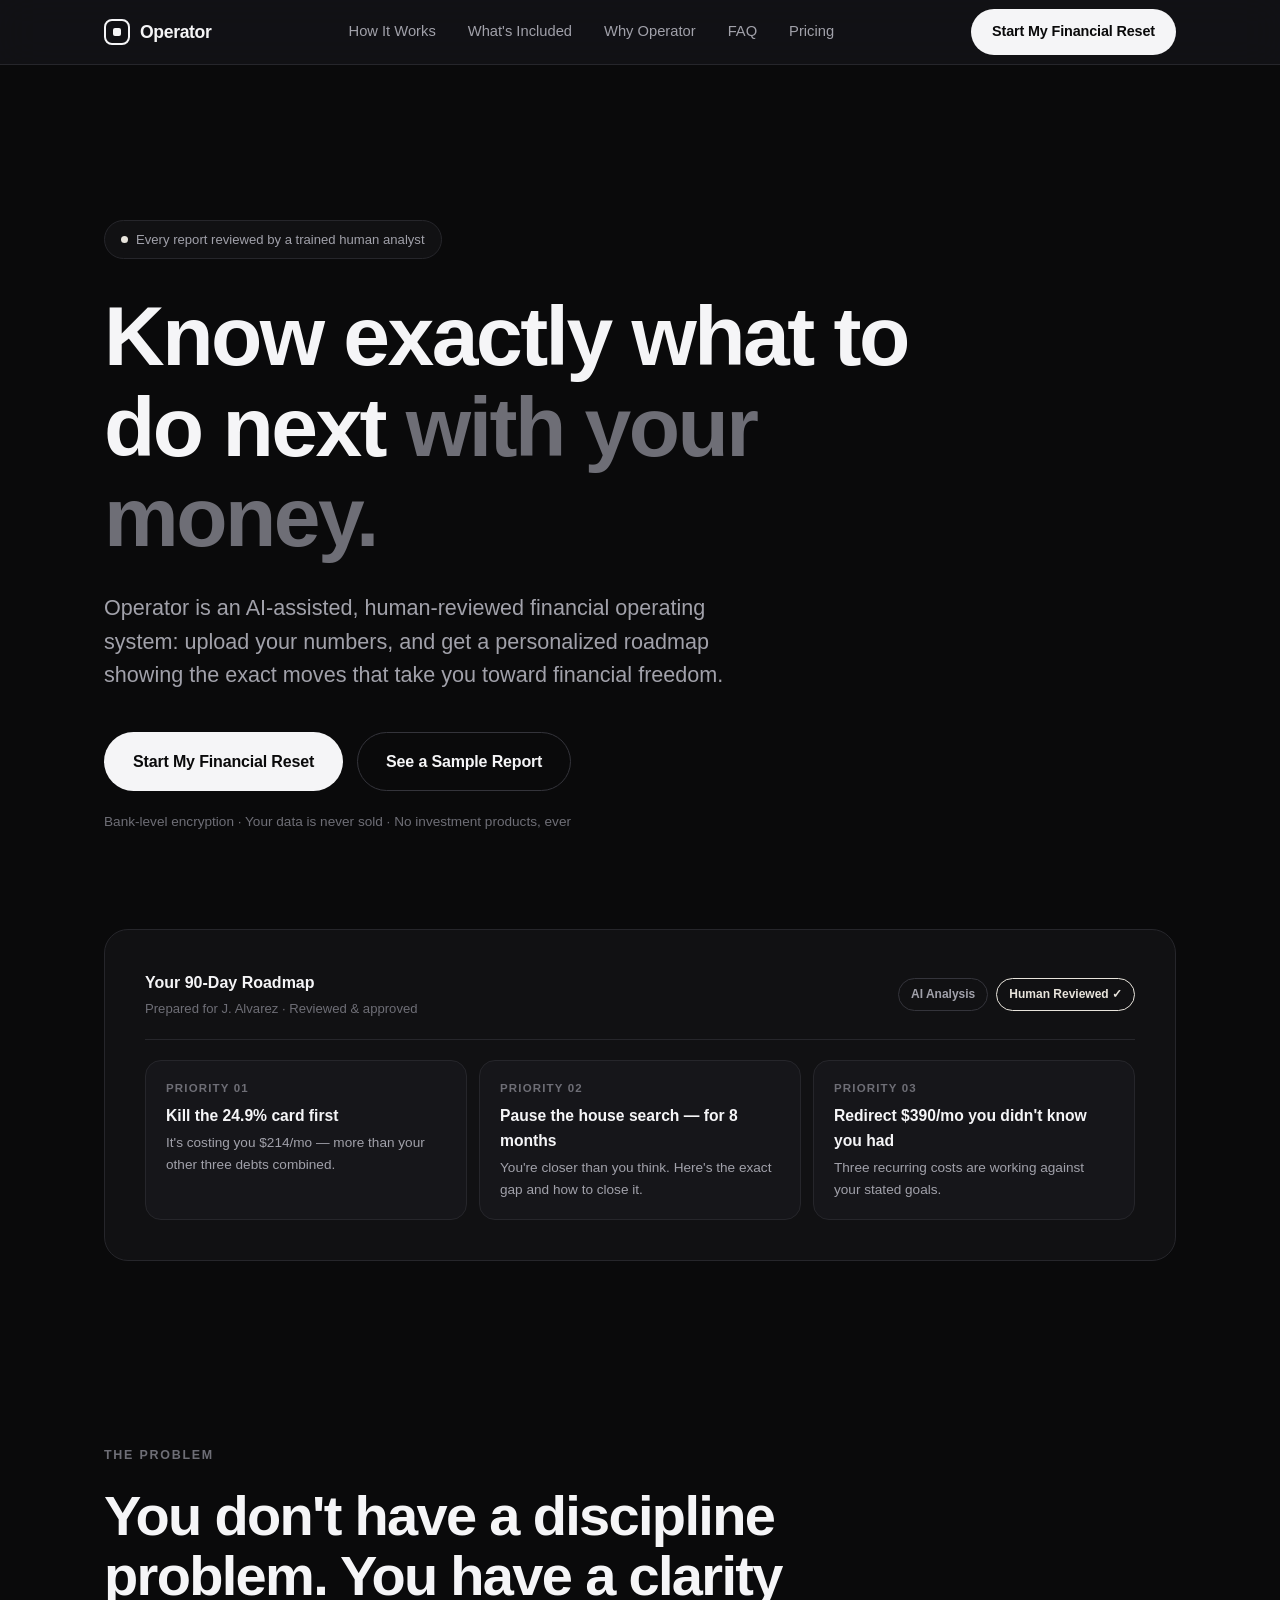
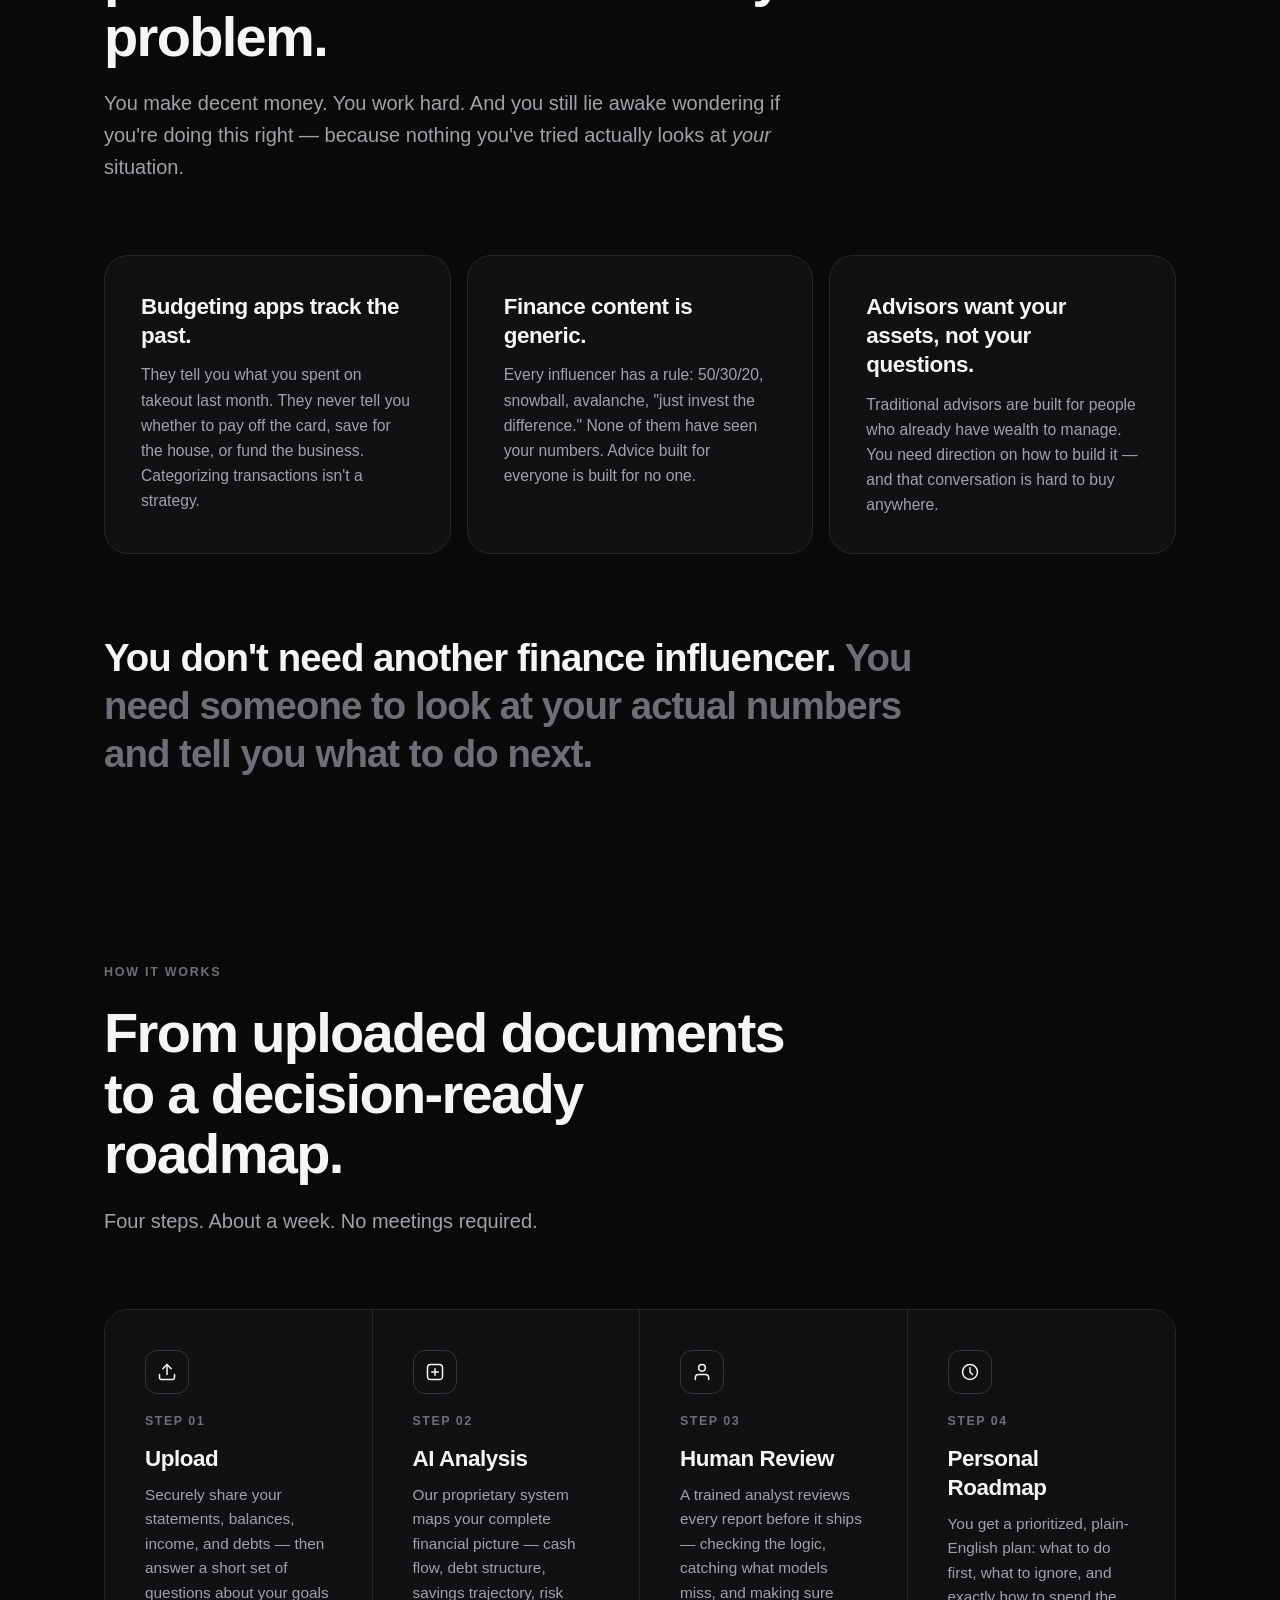
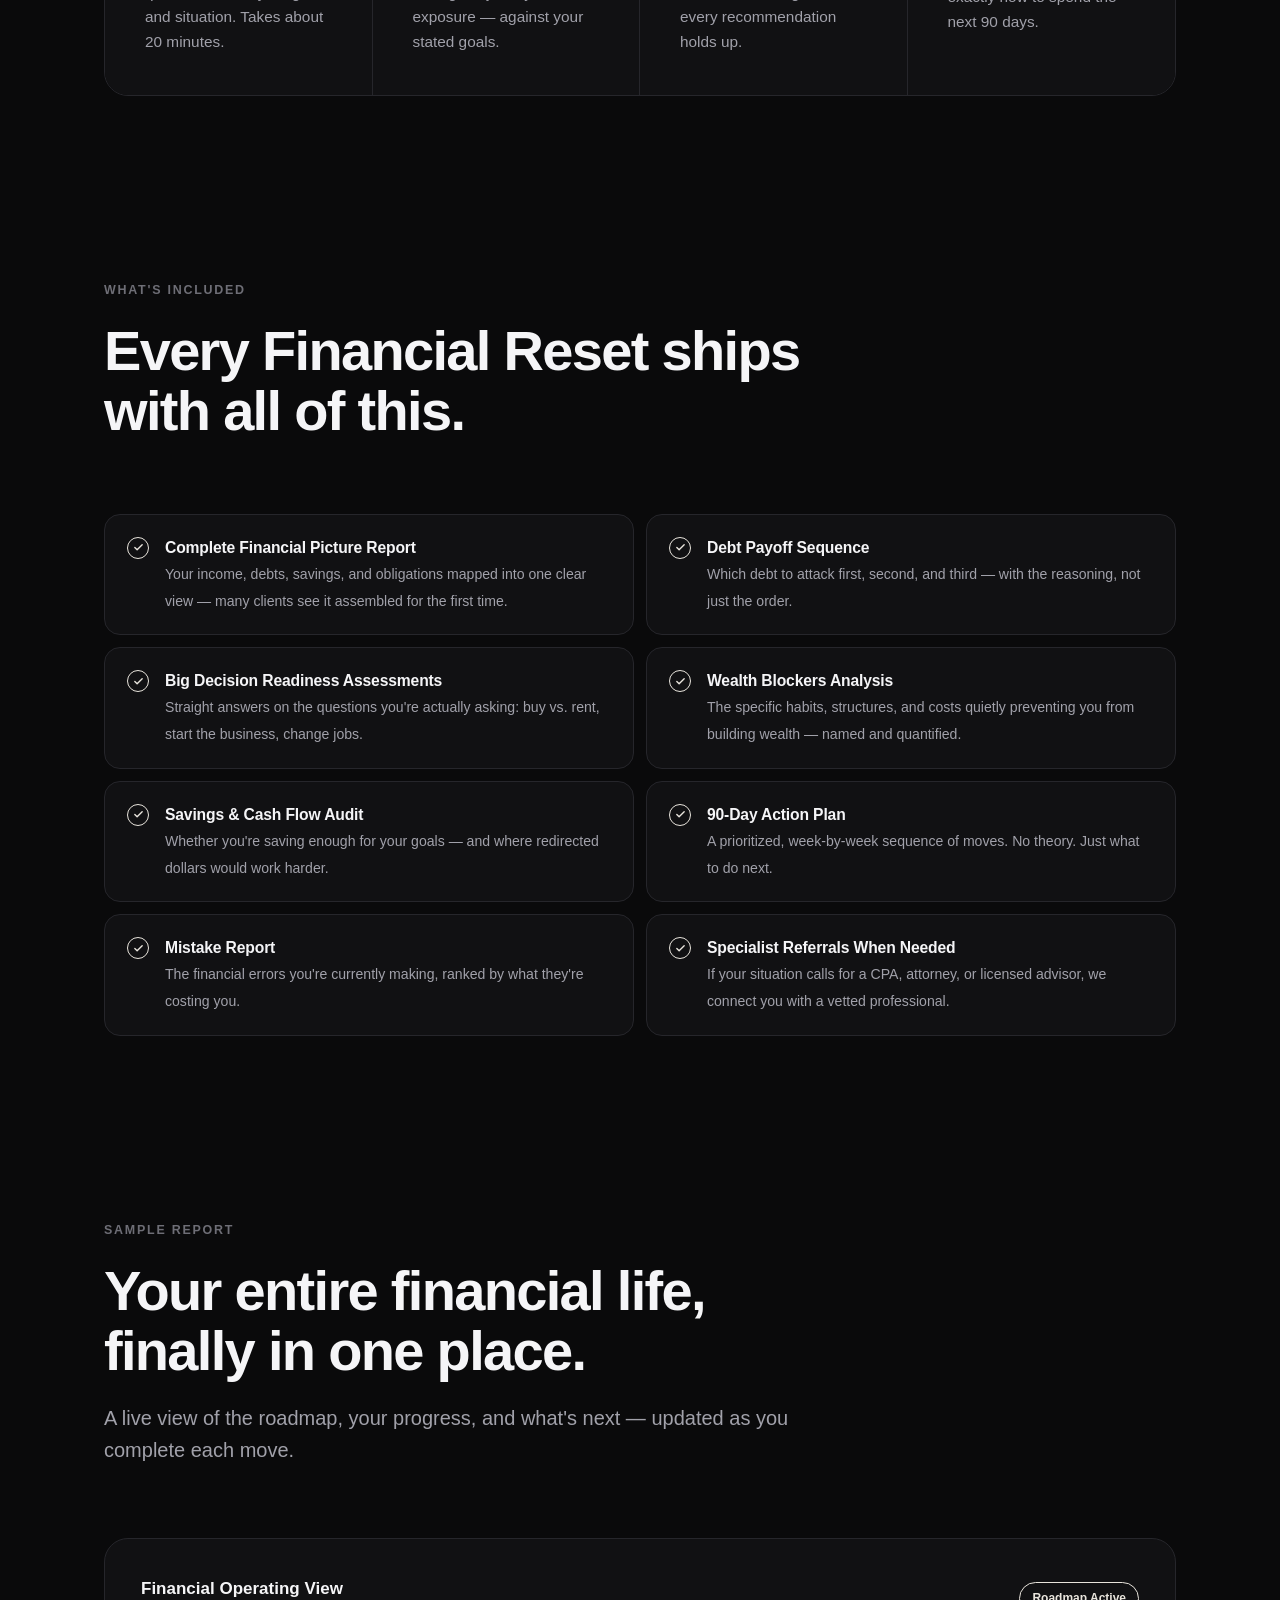
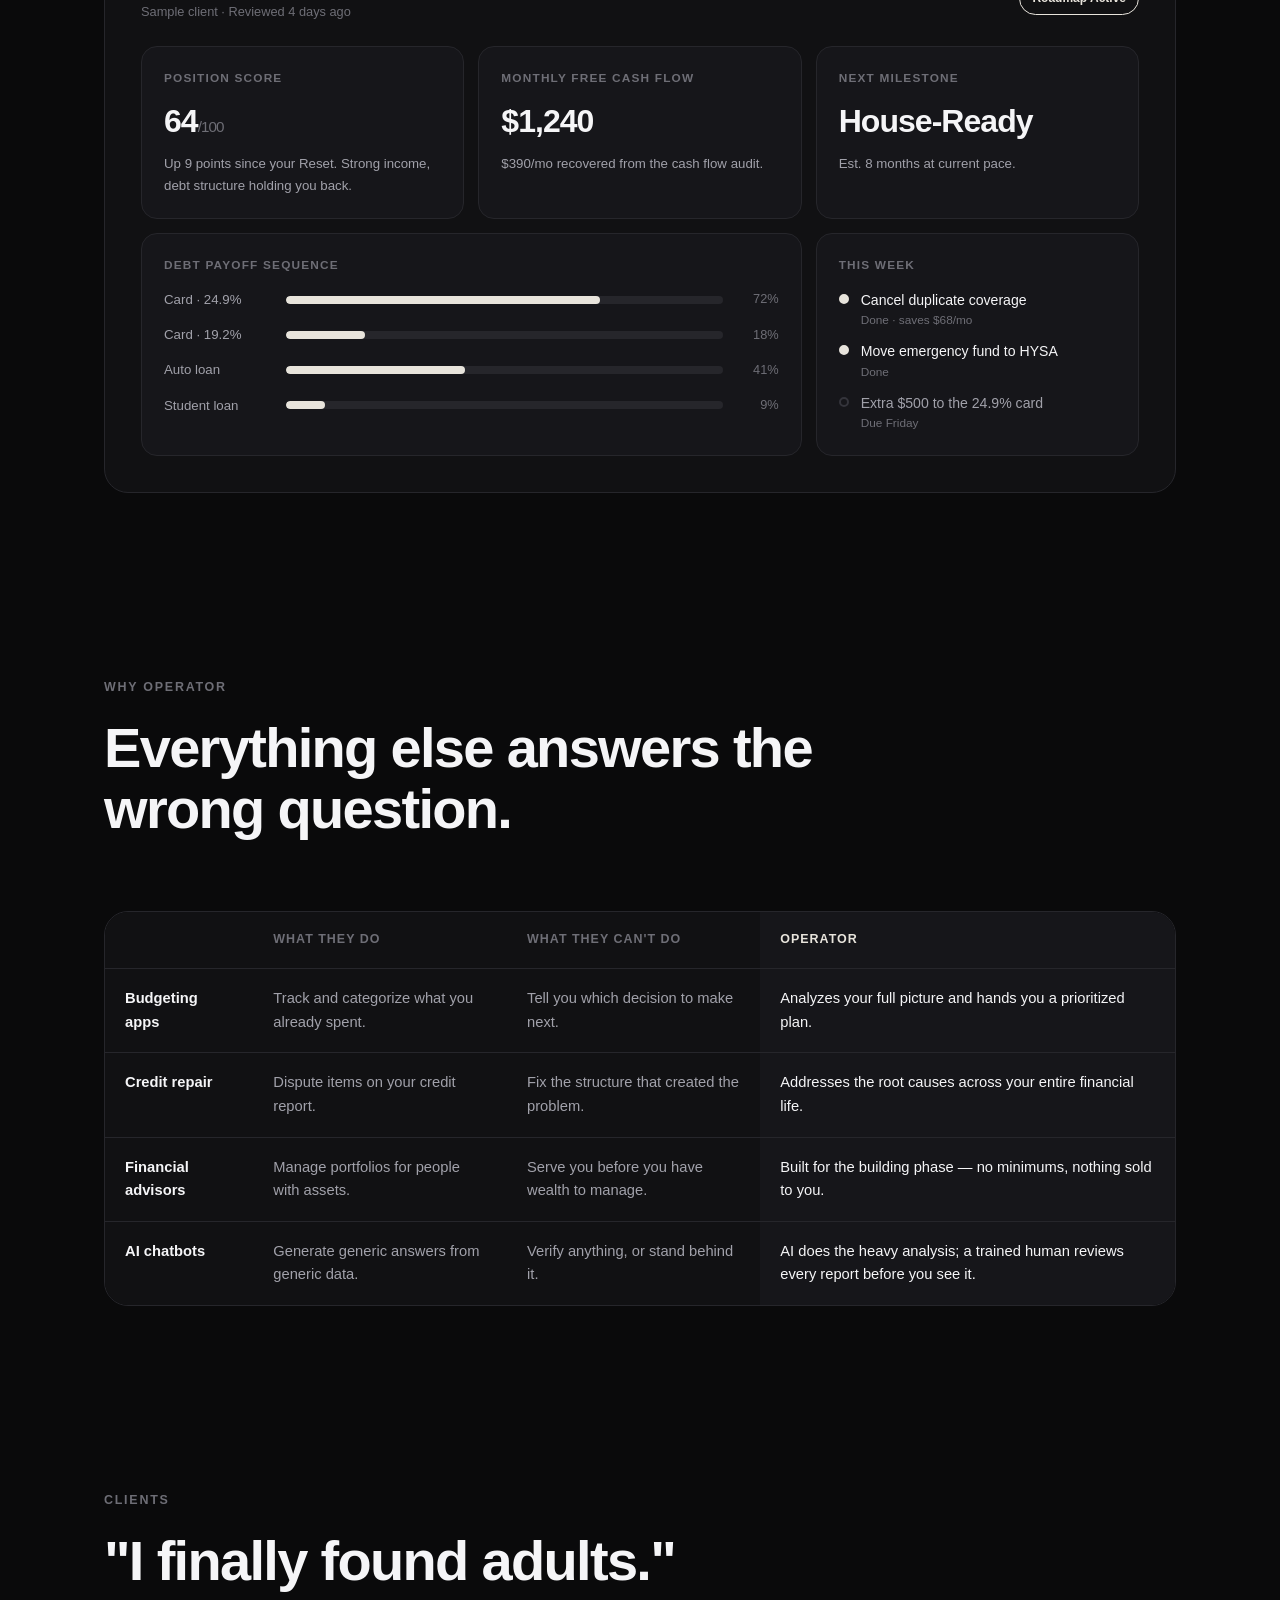
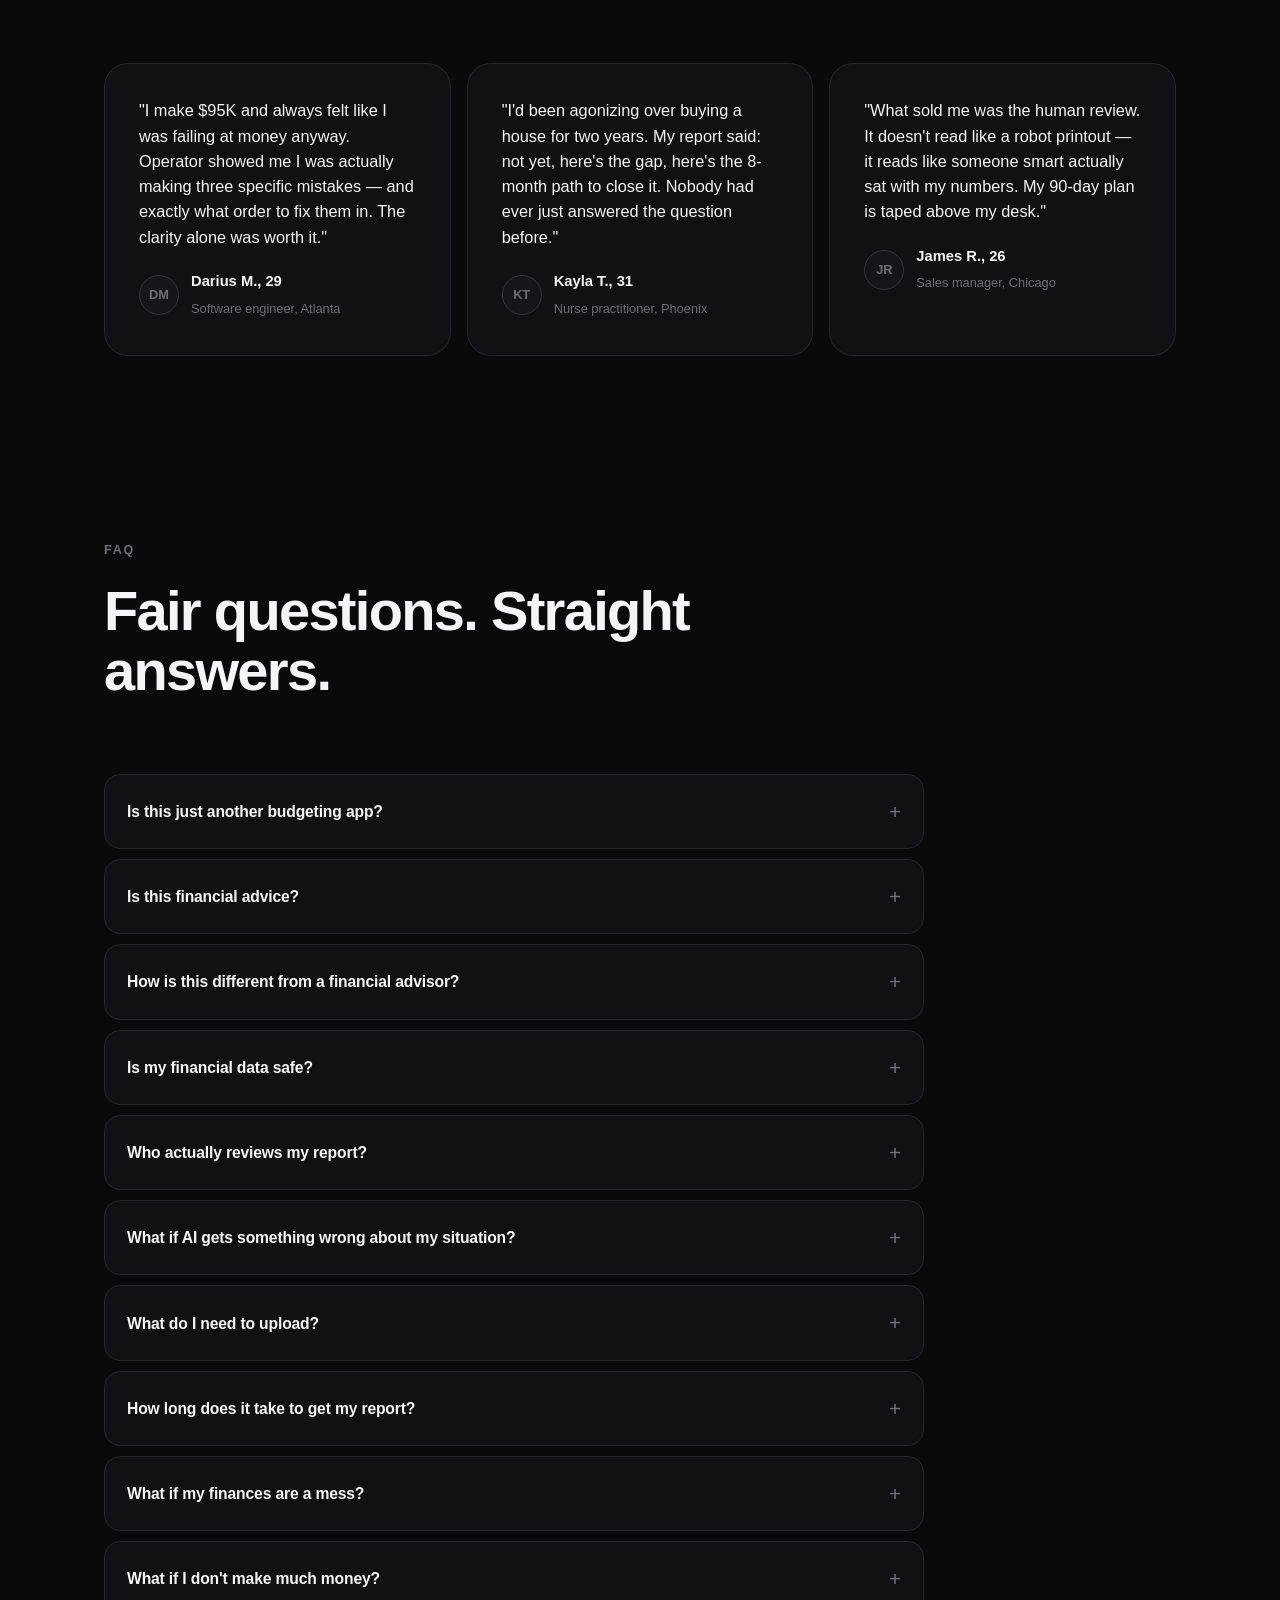
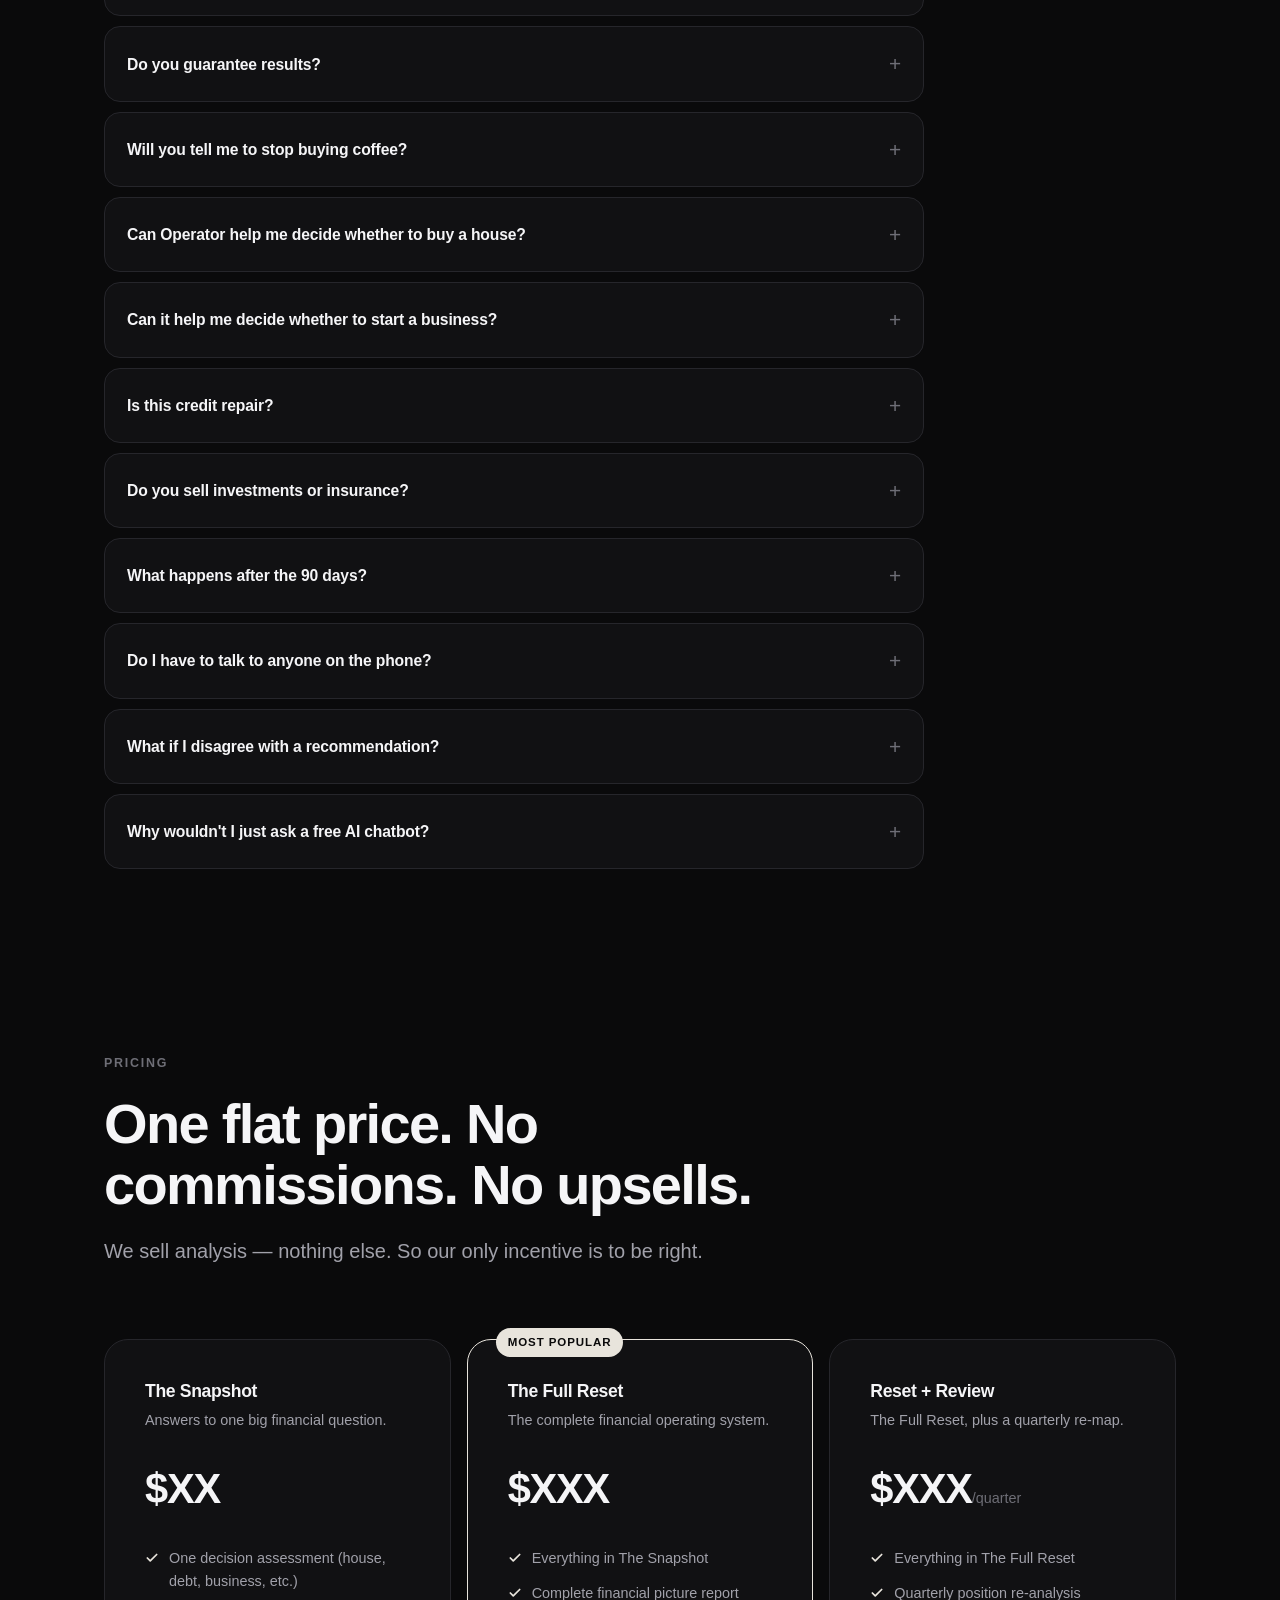
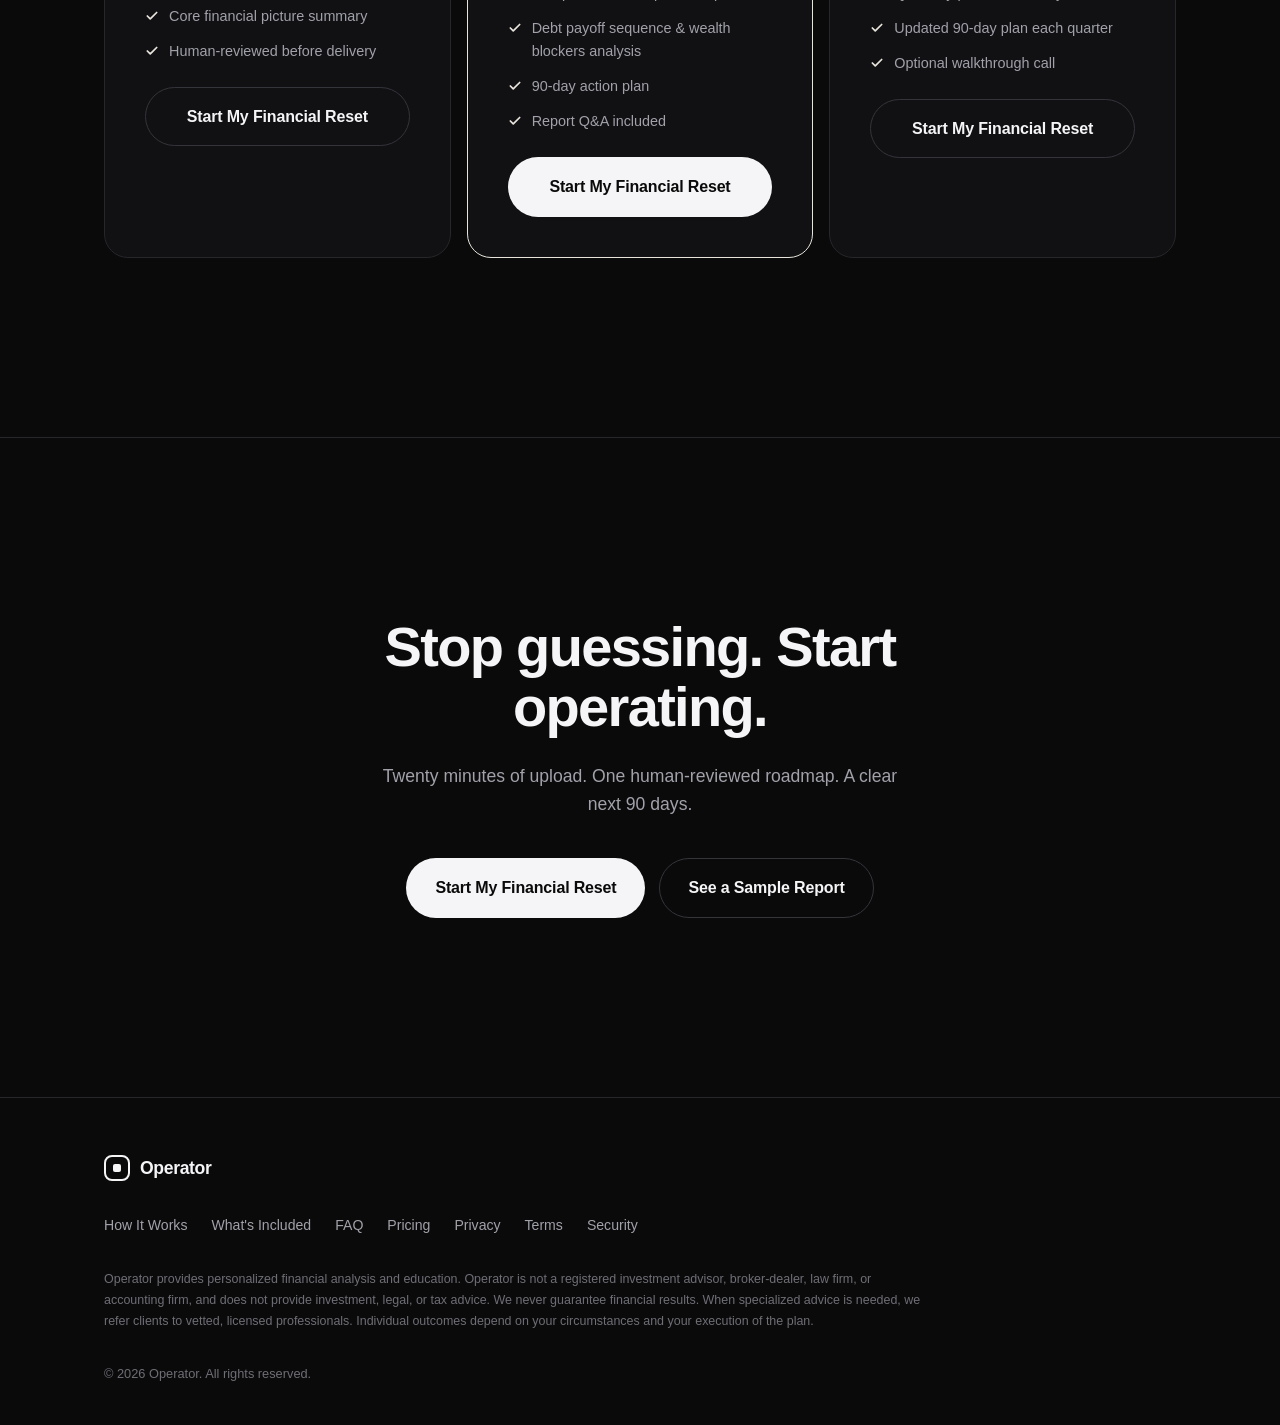
==== index.html @ 7073dddb "Add Operator landing page and design deliverables - index.html: complete dark-mode, mobile-first lan" ====
<!DOCTYPE html>
<html lang="en">
<head>
<meta charset="UTF-8" />
<meta name="viewport" content="width=device-width, initial-scale=1.0" />
<title>Operator — Know Exactly What to Do Next With Your Money</title>
<meta name="description" content="Operator is an AI-assisted, human-reviewed financial operating system. Upload your numbers, get a personalized roadmap for what to do next — debt, home buying, saving, and your next 90 days." />
<meta property="og:title" content="Operator — Know Exactly What to Do Next With Your Money" />
<meta property="og:description" content="Not a budgeting app. Not coaching. A human-reviewed analysis of your complete financial picture, with a step-by-step roadmap." />
<meta property="og:type" content="website" />
<script type="application/ld+json">
{
  "@context": "https://schema.org",
  "@type": "Organization",
  "name": "Operator",
  "description": "AI-assisted, human-reviewed financial operating system delivering personalized financial roadmaps.",
  "slogan": "Know exactly what to do next with your money."
}
</script>
<script type="application/ld+json">
{
  "@context": "https://schema.org",
  "@type": "Service",
  "name": "Operator Financial Reset",
  "serviceType": "Personalized financial analysis and roadmap",
  "provider": { "@type": "Organization", "name": "Operator" },
  "areaServed": "US",
  "description": "Securely upload your financial information. Our system analyzes your complete financial picture, a trained analyst reviews every report, and you receive a personalized roadmap for your next 90 days."
}
</script>
<style>
  :root {
    --bg: #0A0A0B;
    --bg-raised: #111113;
    --bg-card: #16161A;
    --border: #26262B;
    --border-strong: #34343B;
    --text: #F5F5F7;
    --text-secondary: #A1A1AA;
    --text-tertiary: #6E6E76;
    --accent: #E8E4DC;      /* warm off-white — the "signal" color */
    --glass: rgba(22, 22, 26, 0.72);
    --radius-lg: 24px;
    --radius-md: 16px;
    --radius-sm: 10px;
    --radius-pill: 999px;
    --space-section: clamp(96px, 14vw, 180px);
    --container: 1120px;
  }

  * { margin: 0; padding: 0; box-sizing: border-box; }
  html { scroll-behavior: smooth; }
  body {
    background: var(--bg);
    color: var(--text);
    font-family: "Inter", -apple-system, BlinkMacSystemFont, "SF Pro Display", "Segoe UI", Roboto, sans-serif;
    font-size: 17px;
    line-height: 1.6;
    -webkit-font-smoothing: antialiased;
    text-rendering: optimizeLegibility;
  }

  ::selection { background: var(--accent); color: var(--bg); }

  .container {
    width: 100%;
    max-width: var(--container);
    margin: 0 auto;
    padding: 0 24px;
  }

  h1, h2, h3 { font-weight: 600; letter-spacing: -0.03em; line-height: 1.08; }
  h1 { font-size: clamp(2.6rem, 8.5vw, 5.25rem); }
  h2 { font-size: clamp(2rem, 6vw, 3.5rem); }
  h3 { font-size: clamp(1.15rem, 3vw, 1.4rem); letter-spacing: -0.02em; line-height: 1.3; }

  p { color: var(--text-secondary); }

  a { color: inherit; text-decoration: none; }

  section { padding: var(--space-section) 0 0; }

  .eyebrow {
    display: inline-block;
    font-size: 0.78rem;
    font-weight: 600;
    letter-spacing: 0.14em;
    text-transform: uppercase;
    color: var(--text-tertiary);
    margin-bottom: 20px;
  }

  .section-head { max-width: 720px; margin-bottom: clamp(40px, 6vw, 72px); }
  .section-head p { margin-top: 20px; font-size: clamp(1.05rem, 2.5vw, 1.25rem); }

  /* ---------- Buttons ---------- */
  .btn {
    display: inline-flex;
    align-items: center;
    justify-content: center;
    gap: 8px;
    padding: 16px 28px;
    border-radius: var(--radius-pill);
    font-size: 1rem;
    font-weight: 600;
    letter-spacing: -0.01em;
    border: 1px solid transparent;
    cursor: pointer;
    transition: transform 0.15s ease, background 0.15s ease, border-color 0.15s ease;
    white-space: nowrap;
  }
  .btn:active { transform: scale(0.98); }
  .btn-primary { background: var(--text); color: var(--bg); }
  .btn-primary:hover { background: #FFFFFF; }
  .btn-secondary {
    background: transparent;
    color: var(--text);
    border-color: var(--border-strong);
  }
  .btn-secondary:hover { border-color: var(--text-tertiary); }

  /* ---------- Nav ---------- */
  .nav {
    position: fixed;
    top: 0; left: 0; right: 0;
    z-index: 100;
    background: var(--glass);
    -webkit-backdrop-filter: blur(20px);
    backdrop-filter: blur(20px);
    border-bottom: 1px solid var(--border);
  }
  .nav-inner {
    display: flex;
    align-items: center;
    justify-content: space-between;
    height: 64px;
  }
  .logo {
    display: flex;
    align-items: center;
    gap: 10px;
    font-weight: 700;
    font-size: 1.1rem;
    letter-spacing: -0.02em;
  }
  .logo-mark {
    width: 26px; height: 26px;
    border: 2px solid var(--text);
    border-radius: 8px;
    display: grid;
    place-items: center;
  }
  .logo-mark::after {
    content: "";
    width: 8px; height: 8px;
    background: var(--text);
    border-radius: 2px;
  }
  .nav-links { display: none; gap: 32px; font-size: 0.92rem; color: var(--text-secondary); }
  .nav-links a:hover { color: var(--text); }
  .nav .btn { padding: 10px 20px; font-size: 0.9rem; }

  /* ---------- Hero ---------- */
  .hero { padding-top: clamp(140px, 22vw, 220px); text-align: left; }
  .hero-badge {
    display: inline-flex;
    align-items: center;
    gap: 8px;
    padding: 8px 16px;
    border: 1px solid var(--border);
    border-radius: var(--radius-pill);
    font-size: 0.82rem;
    color: var(--text-secondary);
    margin-bottom: 32px;
    background: var(--bg-raised);
  }
  .hero-badge .dot {
    width: 7px; height: 7px;
    border-radius: 50%;
    background: var(--accent);
  }
  .hero h1 { max-width: 900px; }
  .hero h1 .dim { color: var(--text-tertiary); }
  .hero-sub {
    margin-top: 28px;
    max-width: 640px;
    font-size: clamp(1.1rem, 3vw, 1.35rem);
    line-height: 1.55;
  }
  .hero-ctas {
    display: flex;
    flex-wrap: wrap;
    gap: 14px;
    margin-top: 40px;
  }
  .hero-note {
    margin-top: 20px;
    font-size: 0.85rem;
    color: var(--text-tertiary);
  }

  /* Hero visual: report card */
  .hero-visual {
    margin-top: clamp(56px, 9vw, 96px);
    border: 1px solid var(--border);
    border-radius: var(--radius-lg);
    background: var(--bg-raised);
    padding: clamp(20px, 4vw, 40px);
    overflow: hidden;
  }
  .report-header {
    display: flex;
    justify-content: space-between;
    align-items: center;
    flex-wrap: wrap;
    gap: 12px;
    padding-bottom: 20px;
    border-bottom: 1px solid var(--border);
  }
  .report-title { font-weight: 600; font-size: 1rem; }
  .report-title span { color: var(--text-tertiary); font-weight: 400; display: block; font-size: 0.82rem; margin-top: 2px; }
  .tag {
    font-size: 0.75rem;
    font-weight: 600;
    padding: 6px 12px;
    border-radius: var(--radius-pill);
    border: 1px solid var(--border-strong);
    color: var(--text-secondary);
  }
  .tag.reviewed { border-color: var(--accent); color: var(--accent); }
  .report-grid {
    display: grid;
    grid-template-columns: 1fr;
    gap: 12px;
    margin-top: 20px;
  }
  .report-item {
    background: var(--bg-card);
    border: 1px solid var(--border);
    border-radius: var(--radius-md);
    padding: 18px 20px;
  }
  .report-item .num {
    font-size: 0.72rem;
    font-weight: 600;
    letter-spacing: 0.1em;
    color: var(--text-tertiary);
    text-transform: uppercase;
  }
  .report-item .action { margin-top: 6px; font-weight: 600; font-size: 0.98rem; color: var(--text); }
  .report-item .why { margin-top: 4px; font-size: 0.85rem; color: var(--text-secondary); }

  /* ---------- Problem ---------- */
  .problem-grid {
    display: grid;
    grid-template-columns: 1fr;
    gap: 16px;
  }
  .problem-card {
    border: 1px solid var(--border);
    border-radius: var(--radius-lg);
    padding: clamp(24px, 4vw, 36px);
    background: var(--bg-raised);
  }
  .problem-card h3 { margin-bottom: 12px; }
  .problem-card p { font-size: 0.98rem; }
  .problem-statement {
    margin-top: clamp(48px, 7vw, 80px);
    font-size: clamp(1.4rem, 4.5vw, 2.4rem);
    font-weight: 600;
    letter-spacing: -0.025em;
    line-height: 1.25;
    max-width: 820px;
    color: var(--text);
  }
  .problem-statement .dim { color: var(--text-tertiary); }

  /* ---------- How it works ---------- */
  .steps {
    display: grid;
    grid-template-columns: 1fr;
    gap: 0;
    border: 1px solid var(--border);
    border-radius: var(--radius-lg);
    overflow: hidden;
  }
  .step {
    padding: clamp(28px, 4vw, 40px);
    background: var(--bg-raised);
    border-bottom: 1px solid var(--border);
    position: relative;
  }
  .step:last-child { border-bottom: none; }
  .step-num {
    font-size: 0.78rem;
    font-weight: 600;
    letter-spacing: 0.12em;
    color: var(--text-tertiary);
    text-transform: uppercase;
  }
  .step h3 { margin: 12px 0 10px; }
  .step p { font-size: 0.96rem; max-width: 480px; }
  .step-icon {
    width: 44px; height: 44px;
    border: 1px solid var(--border-strong);
    border-radius: 12px;
    display: grid;
    place-items: center;
    margin-bottom: 18px;
    color: var(--text);
  }
  .step-icon svg { width: 20px; height: 20px; }

  /* ---------- What's included ---------- */
  .included-list {
    display: grid;
    grid-template-columns: 1fr;
    gap: 12px;
  }
  .included-item {
    display: flex;
    gap: 16px;
    align-items: flex-start;
    padding: 20px 22px;
    border: 1px solid var(--border);
    border-radius: var(--radius-md);
    background: var(--bg-raised);
  }
  .included-item .check {
    flex-shrink: 0;
    width: 22px; height: 22px;
    border-radius: 50%;
    border: 1.5px solid var(--accent);
    display: grid;
    place-items: center;
    margin-top: 2px;
  }
  .included-item .check svg { width: 11px; height: 11px; color: var(--accent); }
  .included-item strong { display: block; font-weight: 600; font-size: 0.98rem; letter-spacing: -0.01em; }
  .included-item span { font-size: 0.88rem; color: var(--text-secondary); }

  /* ---------- Dashboard ---------- */
  .dashboard {
    border: 1px solid var(--border);
    border-radius: var(--radius-lg);
    background: var(--bg-raised);
    padding: clamp(20px, 3.5vw, 36px);
  }
  .dash-top {
    display: flex;
    justify-content: space-between;
    align-items: center;
    flex-wrap: wrap;
    gap: 12px;
    margin-bottom: 24px;
  }
  .dash-top .who { font-weight: 600; }
  .dash-top .who span { display: block; font-size: 0.8rem; color: var(--text-tertiary); font-weight: 400; }
  .dash-grid {
    display: grid;
    grid-template-columns: 1fr;
    gap: 14px;
  }
  .dash-card {
    background: var(--bg-card);
    border: 1px solid var(--border);
    border-radius: var(--radius-md);
    padding: 22px;
  }
  .dash-label {
    font-size: 0.74rem;
    font-weight: 600;
    letter-spacing: 0.1em;
    text-transform: uppercase;
    color: var(--text-tertiary);
  }
  .dash-value {
    font-size: 2rem;
    font-weight: 650;
    letter-spacing: -0.03em;
    margin-top: 8px;
  }
  .dash-value small { font-size: 0.95rem; color: var(--text-tertiary); font-weight: 500; }
  .dash-sub { font-size: 0.83rem; color: var(--text-secondary); margin-top: 6px; }
  .bar-row { display: flex; align-items: center; gap: 12px; margin-top: 14px; }
  .bar-row .bar-name { font-size: 0.83rem; width: 110px; flex-shrink: 0; color: var(--text-secondary); }
  .bar-track {
    flex: 1;
    height: 8px;
    background: var(--border);
    border-radius: var(--radius-pill);
    overflow: hidden;
  }
  .bar-fill { height: 100%; background: var(--accent); border-radius: var(--radius-pill); }
  .bar-row .bar-val { font-size: 0.8rem; color: var(--text-tertiary); width: 44px; text-align: right; flex-shrink: 0; }
  .timeline { margin-top: 14px; display: grid; gap: 10px; }
  .timeline-item { display: flex; gap: 12px; align-items: flex-start; }
  .timeline-item .t-dot {
    width: 10px; height: 10px;
    border-radius: 50%;
    border: 2px solid var(--border-strong);
    margin-top: 5px;
    flex-shrink: 0;
  }
  .timeline-item.done .t-dot { background: var(--accent); border-color: var(--accent); }
  .timeline-item .t-text { font-size: 0.88rem; color: var(--text-secondary); }
  .timeline-item.done .t-text { color: var(--text); }
  .timeline-item .t-when { font-size: 0.74rem; color: var(--text-tertiary); }

  /* ---------- Comparison ---------- */
  .compare-wrap { overflow-x: auto; border: 1px solid var(--border); border-radius: var(--radius-lg); }
  .compare {
    width: 100%;
    min-width: 680px;
    border-collapse: collapse;
    background: var(--bg-raised);
    font-size: 0.92rem;
  }
  .compare th, .compare td {
    padding: 18px 20px;
    text-align: left;
    border-bottom: 1px solid var(--border);
    vertical-align: top;
  }
  .compare tr:last-child td { border-bottom: none; }
  .compare th {
    font-size: 0.78rem;
    font-weight: 600;
    letter-spacing: 0.08em;
    text-transform: uppercase;
    color: var(--text-tertiary);
  }
  .compare td { color: var(--text-secondary); }
  .compare td:first-child { color: var(--text); font-weight: 600; }
  .compare .op-col { background: var(--bg-card); color: var(--text); }
  .compare th.op-col { color: var(--accent); }

  /* ---------- Testimonials ---------- */
  .quotes {
    display: grid;
    grid-template-columns: 1fr;
    gap: 16px;
  }
  .quote {
    border: 1px solid var(--border);
    border-radius: var(--radius-lg);
    padding: clamp(24px, 4vw, 34px);
    background: var(--bg-raised);
    display: flex;
    flex-direction: column;
    gap: 20px;
  }
  .quote p { font-size: 1.02rem; color: var(--text); line-height: 1.55; }
  .quote-who { display: flex; align-items: center; gap: 12px; }
  .avatar {
    width: 40px; height: 40px;
    border-radius: 50%;
    background: var(--bg-card);
    border: 1px solid var(--border-strong);
    display: grid;
    place-items: center;
    font-size: 0.85rem;
    font-weight: 600;
    color: var(--text-secondary);
  }
  .quote-who strong { font-size: 0.92rem; display: block; }
  .quote-who span { font-size: 0.8rem; color: var(--text-tertiary); }

  /* ---------- FAQ ---------- */
  .faq-list { display: grid; gap: 10px; max-width: 820px; }
  .faq-item {
    border: 1px solid var(--border);
    border-radius: var(--radius-md);
    background: var(--bg-raised);
    overflow: hidden;
  }
  .faq-item summary {
    list-style: none;
    cursor: pointer;
    padding: 20px 22px;
    font-weight: 600;
    font-size: 0.98rem;
    letter-spacing: -0.01em;
    display: flex;
    justify-content: space-between;
    align-items: center;
    gap: 16px;
  }
  .faq-item summary::-webkit-details-marker { display: none; }
  .faq-item summary::after {
    content: "+";
    font-size: 1.3rem;
    font-weight: 400;
    color: var(--text-tertiary);
    flex-shrink: 0;
    transition: transform 0.2s ease;
  }
  .faq-item[open] summary::after { transform: rotate(45deg); }
  .faq-item .faq-body { padding: 0 22px 22px; font-size: 0.94rem; color: var(--text-secondary); }

  /* ---------- Pricing ---------- */
  .pricing-grid {
    display: grid;
    grid-template-columns: 1fr;
    gap: 16px;
  }
  .price-card {
    border: 1px solid var(--border);
    border-radius: var(--radius-lg);
    background: var(--bg-raised);
    padding: clamp(28px, 4vw, 40px);
    display: flex;
    flex-direction: column;
    gap: 24px;
  }
  .price-card.featured { border-color: var(--accent); position: relative; }
  .price-card .plan-tag {
    position: absolute;
    top: -12px; left: 28px;
    background: var(--accent);
    color: var(--bg);
    font-size: 0.72rem;
    font-weight: 700;
    letter-spacing: 0.08em;
    text-transform: uppercase;
    padding: 5px 12px;
    border-radius: var(--radius-pill);
  }
  .price-card h3 { font-size: 1.1rem; }
  .price-card .plan-desc { font-size: 0.9rem; margin-top: 6px; }
  .price { font-size: 2.6rem; font-weight: 650; letter-spacing: -0.03em; }
  .price small { font-size: 0.9rem; font-weight: 500; color: var(--text-tertiary); letter-spacing: 0; }
  .price-features { display: grid; gap: 12px; font-size: 0.9rem; color: var(--text-secondary); }
  .price-features div { display: flex; gap: 10px; align-items: flex-start; }
  .price-features svg { width: 14px; height: 14px; color: var(--accent); flex-shrink: 0; margin-top: 4px; }
  .price-card .btn { width: 100%; }

  /* ---------- Final CTA ---------- */
  .final-cta {
    text-align: center;
    padding: var(--space-section) 24px;
    border-top: 1px solid var(--border);
    margin-top: var(--space-section);
  }
  .final-cta h2 { max-width: 760px; margin: 0 auto; }
  .final-cta p { max-width: 540px; margin: 24px auto 0; font-size: 1.1rem; }
  .final-cta .hero-ctas { justify-content: center; margin-top: 40px; }

  /* ---------- Footer ---------- */
  footer {
    border-top: 1px solid var(--border);
    padding: 56px 0 40px;
  }
  .footer-inner { display: grid; gap: 32px; }
  .footer-links { display: flex; flex-wrap: wrap; gap: 24px; font-size: 0.88rem; color: var(--text-secondary); }
  .footer-links a:hover { color: var(--text); }
  .disclaimer {
    font-size: 0.78rem;
    color: var(--text-tertiary);
    line-height: 1.7;
    max-width: 820px;
  }
  .copyright { font-size: 0.8rem; color: var(--text-tertiary); }

  /* ---------- Desktop ---------- */
  @media (min-width: 720px) {
    .nav-links { display: flex; }
    .report-grid { grid-template-columns: repeat(3, 1fr); }
    .problem-grid { grid-template-columns: repeat(3, 1fr); }
    .steps { grid-template-columns: repeat(4, 1fr); }
    .step { border-bottom: none; border-right: 1px solid var(--border); }
    .step:last-child { border-right: none; }
    .included-list { grid-template-columns: repeat(2, 1fr); }
    .dash-grid { grid-template-columns: repeat(3, 1fr); }
    .dash-card.wide { grid-column: span 2; }
    .quotes { grid-template-columns: repeat(3, 1fr); }
    .pricing-grid { grid-template-columns: repeat(3, 1fr); }
  }
</style>
</head>
<body>

<!-- ======================= NAV ======================= -->
<nav class="nav">
  <div class="container nav-inner">
    <a href="#" class="logo"><span class="logo-mark"></span>Operator</a>
    <div class="nav-links">
      <a href="#how">How It Works</a>
      <a href="#included">What's Included</a>
      <a href="#different">Why Operator</a>
      <a href="#faq">FAQ</a>
      <a href="#pricing">Pricing</a>
    </div>
    <a href="#pricing" class="btn btn-primary">Start My Financial Reset</a>
  </div>
</nav>

<!-- ======================= HERO ======================= -->
<header class="hero">
  <div class="container">
    <div class="hero-badge"><span class="dot"></span>Every report reviewed by a trained human analyst</div>
    <h1>Know exactly what to do next <span class="dim">with your money.</span></h1>
    <p class="hero-sub">Operator is an AI-assisted, human-reviewed financial operating system: upload your numbers, and get a personalized roadmap showing the exact moves that take you toward financial freedom.</p>
    <div class="hero-ctas">
      <a href="#pricing" class="btn btn-primary">Start My Financial Reset</a>
      <a href="#dashboard" class="btn btn-secondary">See a Sample Report</a>
    </div>
    <p class="hero-note">Bank-level encryption &middot; Your data is never sold &middot; No investment products, ever</p>

    <div class="hero-visual" aria-label="Sample Operator roadmap preview">
      <div class="report-header">
        <div class="report-title">Your 90-Day Roadmap<span>Prepared for J. Alvarez &middot; Reviewed &amp; approved</span></div>
        <div style="display:flex; gap:8px;">
          <span class="tag">AI Analysis</span>
          <span class="tag reviewed">Human Reviewed ✓</span>
        </div>
      </div>
      <div class="report-grid">
        <div class="report-item">
          <div class="num">Priority 01</div>
          <div class="action">Kill the 24.9% card first</div>
          <div class="why">It's costing you $214/mo — more than your other three debts combined.</div>
        </div>
        <div class="report-item">
          <div class="num">Priority 02</div>
          <div class="action">Pause the house search — for 8 months</div>
          <div class="why">You're closer than you think. Here's the exact gap and how to close it.</div>
        </div>
        <div class="report-item">
          <div class="num">Priority 03</div>
          <div class="action">Redirect $390/mo you didn't know you had</div>
          <div class="why">Three recurring costs are working against your stated goals.</div>
        </div>
      </div>
    </div>
  </div>
</header>

<!-- ======================= PROBLEM ======================= -->
<section id="problem">
  <div class="container">
    <div class="section-head">
      <span class="eyebrow">The Problem</span>
      <h2>You don't have a discipline problem. You have a clarity problem.</h2>
      <p>You make decent money. You work hard. And you still lie awake wondering if you're doing this right — because nothing you've tried actually looks at <em>your</em> situation.</p>
    </div>
    <div class="problem-grid">
      <div class="problem-card">
        <h3>Budgeting apps track the past.</h3>
        <p>They tell you what you spent on takeout last month. They never tell you whether to pay off the card, save for the house, or fund the business. Categorizing transactions isn't a strategy.</p>
      </div>
      <div class="problem-card">
        <h3>Finance content is generic.</h3>
        <p>Every influencer has a rule: 50/30/20, snowball, avalanche, "just invest the difference." None of them have seen your numbers. Advice built for everyone is built for no one.</p>
      </div>
      <div class="problem-card">
        <h3>Advisors want your assets, not your questions.</h3>
        <p>Traditional advisors are built for people who already have wealth to manage. You need direction on how to build it — and that conversation is hard to buy anywhere.</p>
      </div>
    </div>
    <p class="problem-statement">You don't need another finance influencer. <span class="dim">You need someone to look at your actual numbers and tell you what to do next.</span></p>
  </div>
</section>

<!-- ======================= HOW IT WORKS ======================= -->
<section id="how">
  <div class="container">
    <div class="section-head">
      <span class="eyebrow">How It Works</span>
      <h2>From uploaded documents to a decision-ready roadmap.</h2>
      <p>Four steps. About a week. No meetings required.</p>
    </div>
    <div class="steps">
      <div class="step">
        <div class="step-icon">
          <svg viewBox="0 0 24 24" fill="none" stroke="currentColor" stroke-width="1.8" stroke-linecap="round" stroke-linejoin="round"><path d="M21 15v4a2 2 0 0 1-2 2H5a2 2 0 0 1-2-2v-4"/><polyline points="17 8 12 3 7 8"/><line x1="12" y1="3" x2="12" y2="15"/></svg>
        </div>
        <div class="step-num">Step 01</div>
        <h3>Upload</h3>
        <p>Securely share your statements, balances, income, and debts — then answer a short set of questions about your goals and situation. Takes about 20 minutes.</p>
      </div>
      <div class="step">
        <div class="step-icon">
          <svg viewBox="0 0 24 24" fill="none" stroke="currentColor" stroke-width="1.8" stroke-linecap="round" stroke-linejoin="round"><rect x="3" y="3" width="18" height="18" rx="4"/><path d="M8 12h8M12 8v8"/></svg>
        </div>
        <div class="step-num">Step 02</div>
        <h3>AI Analysis</h3>
        <p>Our proprietary system maps your complete financial picture — cash flow, debt structure, savings trajectory, risk exposure — against your stated goals.</p>
      </div>
      <div class="step">
        <div class="step-icon">
          <svg viewBox="0 0 24 24" fill="none" stroke="currentColor" stroke-width="1.8" stroke-linecap="round" stroke-linejoin="round"><path d="M20 21v-2a4 4 0 0 0-4-4H8a4 4 0 0 0-4 4v2"/><circle cx="12" cy="7" r="4"/></svg>
        </div>
        <div class="step-num">Step 03</div>
        <h3>Human Review</h3>
        <p>A trained analyst reviews every report before it ships — checking the logic, catching what models miss, and making sure every recommendation holds up.</p>
      </div>
      <div class="step">
        <div class="step-icon">
          <svg viewBox="0 0 24 24" fill="none" stroke="currentColor" stroke-width="1.8" stroke-linecap="round" stroke-linejoin="round"><circle cx="12" cy="12" r="9"/><path d="M12 7v5l3 3"/></svg>
        </div>
        <div class="step-num">Step 04</div>
        <h3>Personal Roadmap</h3>
        <p>You get a prioritized, plain-English plan: what to do first, what to ignore, and exactly how to spend the next 90 days.</p>
      </div>
    </div>
  </div>
</section>

<!-- ======================= WHAT'S INCLUDED ======================= -->
<section id="included">
  <div class="container">
    <div class="section-head">
      <span class="eyebrow">What's Included</span>
      <h2>Every Financial Reset ships with all of this.</h2>
    </div>
    <div class="included-list">
      <div class="included-item">
        <span class="check"><svg viewBox="0 0 24 24" fill="none" stroke="currentColor" stroke-width="3" stroke-linecap="round" stroke-linejoin="round"><polyline points="20 6 9 17 4 12"/></svg></span>
        <div><strong>Complete Financial Picture Report</strong><span>Your income, debts, savings, and obligations mapped into one clear view — many clients see it assembled for the first time.</span></div>
      </div>
      <div class="included-item">
        <span class="check"><svg viewBox="0 0 24 24" fill="none" stroke="currentColor" stroke-width="3" stroke-linecap="round" stroke-linejoin="round"><polyline points="20 6 9 17 4 12"/></svg></span>
        <div><strong>Debt Payoff Sequence</strong><span>Which debt to attack first, second, and third — with the reasoning, not just the order.</span></div>
      </div>
      <div class="included-item">
        <span class="check"><svg viewBox="0 0 24 24" fill="none" stroke="currentColor" stroke-width="3" stroke-linecap="round" stroke-linejoin="round"><polyline points="20 6 9 17 4 12"/></svg></span>
        <div><strong>Big Decision Readiness Assessments</strong><span>Straight answers on the questions you're actually asking: buy vs. rent, start the business, change jobs.</span></div>
      </div>
      <div class="included-item">
        <span class="check"><svg viewBox="0 0 24 24" fill="none" stroke="currentColor" stroke-width="3" stroke-linecap="round" stroke-linejoin="round"><polyline points="20 6 9 17 4 12"/></svg></span>
        <div><strong>Wealth Blockers Analysis</strong><span>The specific habits, structures, and costs quietly preventing you from building wealth — named and quantified.</span></div>
      </div>
      <div class="included-item">
        <span class="check"><svg viewBox="0 0 24 24" fill="none" stroke="currentColor" stroke-width="3" stroke-linecap="round" stroke-linejoin="round"><polyline points="20 6 9 17 4 12"/></svg></span>
        <div><strong>Savings &amp; Cash Flow Audit</strong><span>Whether you're saving enough for your goals — and where redirected dollars would work harder.</span></div>
      </div>
      <div class="included-item">
        <span class="check"><svg viewBox="0 0 24 24" fill="none" stroke="currentColor" stroke-width="3" stroke-linecap="round" stroke-linejoin="round"><polyline points="20 6 9 17 4 12"/></svg></span>
        <div><strong>90-Day Action Plan</strong><span>A prioritized, week-by-week sequence of moves. No theory. Just what to do next.</span></div>
      </div>
      <div class="included-item">
        <span class="check"><svg viewBox="0 0 24 24" fill="none" stroke="currentColor" stroke-width="3" stroke-linecap="round" stroke-linejoin="round"><polyline points="20 6 9 17 4 12"/></svg></span>
        <div><strong>Mistake Report</strong><span>The financial errors you're currently making, ranked by what they're costing you.</span></div>
      </div>
      <div class="included-item">
        <span class="check"><svg viewBox="0 0 24 24" fill="none" stroke="currentColor" stroke-width="3" stroke-linecap="round" stroke-linejoin="round"><polyline points="20 6 9 17 4 12"/></svg></span>
        <div><strong>Specialist Referrals When Needed</strong><span>If your situation calls for a CPA, attorney, or licensed advisor, we connect you with a vetted professional.</span></div>
      </div>
    </div>
  </div>
</section>

<!-- ======================= SAMPLE DASHBOARD ======================= -->
<section id="dashboard">
  <div class="container">
    <div class="section-head">
      <span class="eyebrow">Sample Report</span>
      <h2>Your entire financial life, finally in one place.</h2>
      <p>A live view of the roadmap, your progress, and what's next — updated as you complete each move.</p>
    </div>
    <div class="dashboard" aria-label="Sample Operator dashboard">
      <div class="dash-top">
        <div class="who">Financial Operating View<span>Sample client &middot; Reviewed 4 days ago</span></div>
        <span class="tag reviewed">Roadmap Active</span>
      </div>
      <div class="dash-grid">
        <div class="dash-card">
          <div class="dash-label">Position Score</div>
          <div class="dash-value">64<small>/100</small></div>
          <div class="dash-sub">Up 9 points since your Reset. Strong income, debt structure holding you back.</div>
        </div>
        <div class="dash-card">
          <div class="dash-label">Monthly Free Cash Flow</div>
          <div class="dash-value">$1,240</div>
          <div class="dash-sub">$390/mo recovered from the cash flow audit.</div>
        </div>
        <div class="dash-card">
          <div class="dash-label">Next Milestone</div>
          <div class="dash-value">House-Ready</div>
          <div class="dash-sub">Est. 8 months at current pace.</div>
        </div>
        <div class="dash-card wide">
          <div class="dash-label">Debt Payoff Sequence</div>
          <div class="bar-row"><span class="bar-name">Card &middot; 24.9%</span><div class="bar-track"><div class="bar-fill" style="width:72%"></div></div><span class="bar-val">72%</span></div>
          <div class="bar-row"><span class="bar-name">Card &middot; 19.2%</span><div class="bar-track"><div class="bar-fill" style="width:18%"></div></div><span class="bar-val">18%</span></div>
          <div class="bar-row"><span class="bar-name">Auto loan</span><div class="bar-track"><div class="bar-fill" style="width:41%"></div></div><span class="bar-val">41%</span></div>
          <div class="bar-row"><span class="bar-name">Student loan</span><div class="bar-track"><div class="bar-fill" style="width:9%"></div></div><span class="bar-val">9%</span></div>
        </div>
        <div class="dash-card">
          <div class="dash-label">This Week</div>
          <div class="timeline">
            <div class="timeline-item done"><span class="t-dot"></span><div><div class="t-text">Cancel duplicate coverage</div><div class="t-when">Done &middot; saves $68/mo</div></div></div>
            <div class="timeline-item done"><span class="t-dot"></span><div><div class="t-text">Move emergency fund to HYSA</div><div class="t-when">Done</div></div></div>
            <div class="timeline-item"><span class="t-dot"></span><div><div class="t-text">Extra $500 to the 24.9% card</div><div class="t-when">Due Friday</div></div></div>
          </div>
        </div>
      </div>
    </div>
  </div>
</section>

<!-- ======================= WHY OPERATOR IS DIFFERENT ======================= -->
<section id="different">
  <div class="container">
    <div class="section-head">
      <span class="eyebrow">Why Operator</span>
      <h2>Everything else answers the wrong question.</h2>
    </div>
    <div class="compare-wrap">
      <table class="compare">
        <thead>
          <tr>
            <th></th>
            <th>What they do</th>
            <th>What they can't do</th>
            <th class="op-col">Operator</th>
          </tr>
        </thead>
        <tbody>
          <tr>
            <td>Budgeting apps</td>
            <td>Track and categorize what you already spent.</td>
            <td>Tell you which decision to make next.</td>
            <td class="op-col">Analyzes your full picture and hands you a prioritized plan.</td>
          </tr>
          <tr>
            <td>Credit repair</td>
            <td>Dispute items on your credit report.</td>
            <td>Fix the structure that created the problem.</td>
            <td class="op-col">Addresses the root causes across your entire financial life.</td>
          </tr>
          <tr>
            <td>Financial advisors</td>
            <td>Manage portfolios for people with assets.</td>
            <td>Serve you before you have wealth to manage.</td>
            <td class="op-col">Built for the building phase — no minimums, nothing sold to you.</td>
          </tr>
          <tr>
            <td>AI chatbots</td>
            <td>Generate generic answers from generic data.</td>
            <td>Verify anything, or stand behind it.</td>
            <td class="op-col">AI does the heavy analysis; a trained human reviews every report before you see it.</td>
          </tr>
        </tbody>
      </table>
    </div>
  </div>
</section>

<!-- ======================= TESTIMONIALS ======================= -->
<section id="testimonials">
  <div class="container">
    <div class="section-head">
      <span class="eyebrow">Clients</span>
      <h2>"I finally found adults."</h2>
    </div>
    <div class="quotes">
      <div class="quote">
        <p>"I make $95K and always felt like I was failing at money anyway. Operator showed me I was actually making three specific mistakes — and exactly what order to fix them in. The clarity alone was worth it."</p>
        <div class="quote-who">
          <span class="avatar">DM</span>
          <div><strong>Darius M., 29</strong><span>Software engineer, Atlanta</span></div>
        </div>
      </div>
      <div class="quote">
        <p>"I'd been agonizing over buying a house for two years. My report said: not yet, here's the gap, here's the 8-month path to close it. Nobody had ever just answered the question before."</p>
        <div class="quote-who">
          <span class="avatar">KT</span>
          <div><strong>Kayla T., 31</strong><span>Nurse practitioner, Phoenix</span></div>
        </div>
      </div>
      <div class="quote">
        <p>"What sold me was the human review. It doesn't read like a robot printout — it reads like someone smart actually sat with my numbers. My 90-day plan is taped above my desk."</p>
        <div class="quote-who">
          <span class="avatar">JR</span>
          <div><strong>James R., 26</strong><span>Sales manager, Chicago</span></div>
        </div>
      </div>
    </div>
  </div>
</section>

<!-- ======================= FAQ ======================= -->
<section id="faq">
  <div class="container">
    <div class="section-head">
      <span class="eyebrow">FAQ</span>
      <h2>Fair questions. Straight answers.</h2>
    </div>
    <div class="faq-list">
      <details class="faq-item"><summary>Is this just another budgeting app?</summary><div class="faq-body">No. Budgeting apps track what you spent. Operator analyzes your complete financial picture and tells you what to do next — the decisions, the order, and the reasoning.</div></details>
      <details class="faq-item"><summary>Is this financial advice?</summary><div class="faq-body">Operator provides personalized financial analysis and education, not regulated investment advice. We don't sell investment products or manage money. When your situation calls for a licensed professional — a CPA, attorney, or fiduciary advisor — we connect you with a vetted one.</div></details>
      <details class="faq-item"><summary>How is this different from a financial advisor?</summary><div class="faq-body">Most advisors are built for people who already have assets to manage, and are compensated accordingly. Operator is built for the building phase: no asset minimums, no products to sell you, and a flat, transparent price.</div></details>
      <details class="faq-item"><summary>Is my financial data safe?</summary><div class="faq-body">Yes. Your data is encrypted in transit and at rest with bank-level security, access is strictly limited, and we never sell your data. You can request full deletion at any time.</div></details>
      <details class="faq-item"><summary>Who actually reviews my report?</summary><div class="faq-body">A trained financial analyst on our team reviews every report before delivery — checking the analysis, correcting anything the model got wrong, and signing off on every recommendation.</div></details>
      <details class="faq-item"><summary>What if AI gets something wrong about my situation?</summary><div class="faq-body">That's exactly why the human review exists. Nothing reaches you without an analyst verifying it against your actual documents and stated goals.</div></details>
      <details class="faq-item"><summary>What do I need to upload?</summary><div class="faq-body">Typically: recent bank and card statements, debt balances and rates, income information, and any savings or retirement balances. The intake takes about 20 minutes, and we guide you through every step.</div></details>
      <details class="faq-item"><summary>How long does it take to get my report?</summary><div class="faq-body">Most reports are delivered within 5–7 business days of completing your intake.</div></details>
      <details class="faq-item"><summary>What if my finances are a mess?</summary><div class="faq-body">That's who this is for. Messy is not a disqualifier — it's the starting point. The bigger the tangle, the more valuable the map.</div></details>
      <details class="faq-item"><summary>What if I don't make much money?</summary><div class="faq-body">Operator works at any income. The roadmap is built around your actual numbers, not a hypothetical high earner's.</div></details>
      <details class="faq-item"><summary>Do you guarantee results?</summary><div class="faq-body">No, and you should be suspicious of anyone who does. We guarantee a rigorous, human-reviewed analysis and a clear plan. Executing it is yours.</div></details>
      <details class="faq-item"><summary>Will you tell me to stop buying coffee?</summary><div class="faq-body">No. We don't do lectures. If a spending pattern is materially blocking your goals, we'll quantify it and show you. Small pleasures are not your problem.</div></details>
      <details class="faq-item"><summary>Can Operator help me decide whether to buy a house?</summary><div class="faq-body">Yes — it's one of the most common questions we answer. You'll get a readiness assessment based on your actual numbers, plus the specific path to "ready" if you're not there yet.</div></details>
      <details class="faq-item"><summary>Can it help me decide whether to start a business?</summary><div class="faq-body">Yes. We'll show you what your finances can support, what runway you'd need, and what to shore up first — so the decision is grounded in numbers, not nerves.</div></details>
      <details class="faq-item"><summary>Is this credit repair?</summary><div class="faq-body">No. We don't dispute items on your credit report. We address the underlying structure — debt, cash flow, habits — that determines your financial health, credit included.</div></details>
      <details class="faq-item"><summary>Do you sell investments or insurance?</summary><div class="faq-body">Never. We have no products, no commissions, and no incentive to steer you anywhere. You pay for analysis, and analysis is all we sell.</div></details>
      <details class="faq-item"><summary>What happens after the 90 days?</summary><div class="faq-body">Many clients run a follow-up Reset to re-map their position and set the next 90 days. Others take the roadmap and run. Both are wins.</div></details>
      <details class="faq-item"><summary>Do I have to talk to anyone on the phone?</summary><div class="faq-body">No. The entire process is async — upload, answer questions, receive your report. Plans that include a walkthrough call make it optional.</div></details>
      <details class="faq-item"><summary>What if I disagree with a recommendation?</summary><div class="faq-body">Every recommendation comes with its reasoning, so you can pressure-test it. You can also submit questions about your report and get a reviewed response.</div></details>
      <details class="faq-item"><summary>Why wouldn't I just ask a free AI chatbot?</summary><div class="faq-body">You can — and it will give you a confident, generic answer without ever verifying your numbers. Operator's analysis is built from your actual documents and reviewed by a trained human who is accountable for what ships.</div></details>
    </div>
  </div>
</section>

<!-- ======================= PRICING ======================= -->
<section id="pricing">
  <div class="container">
    <div class="section-head">
      <span class="eyebrow">Pricing</span>
      <h2>One flat price. No commissions. No upsells.</h2>
      <p>We sell analysis — nothing else. So our only incentive is to be right.</p>
    </div>
    <div class="pricing-grid">
      <div class="price-card">
        <div>
          <h3>The Snapshot</h3>
          <p class="plan-desc">Answers to one big financial question.</p>
        </div>
        <div class="price">$XX</div>
        <div class="price-features">
          <div><svg viewBox="0 0 24 24" fill="none" stroke="currentColor" stroke-width="3" stroke-linecap="round" stroke-linejoin="round"><polyline points="20 6 9 17 4 12"/></svg>One decision assessment (house, debt, business, etc.)</div>
          <div><svg viewBox="0 0 24 24" fill="none" stroke="currentColor" stroke-width="3" stroke-linecap="round" stroke-linejoin="round"><polyline points="20 6 9 17 4 12"/></svg>Core financial picture summary</div>
          <div><svg viewBox="0 0 24 24" fill="none" stroke="currentColor" stroke-width="3" stroke-linecap="round" stroke-linejoin="round"><polyline points="20 6 9 17 4 12"/></svg>Human-reviewed before delivery</div>
        </div>
        <a href="#" class="btn btn-secondary">Start My Financial Reset</a>
      </div>
      <div class="price-card featured">
        <span class="plan-tag">Most Popular</span>
        <div>
          <h3>The Full Reset</h3>
          <p class="plan-desc">The complete financial operating system.</p>
        </div>
        <div class="price">$XXX</div>
        <div class="price-features">
          <div><svg viewBox="0 0 24 24" fill="none" stroke="currentColor" stroke-width="3" stroke-linecap="round" stroke-linejoin="round"><polyline points="20 6 9 17 4 12"/></svg>Everything in The Snapshot</div>
          <div><svg viewBox="0 0 24 24" fill="none" stroke="currentColor" stroke-width="3" stroke-linecap="round" stroke-linejoin="round"><polyline points="20 6 9 17 4 12"/></svg>Complete financial picture report</div>
          <div><svg viewBox="0 0 24 24" fill="none" stroke="currentColor" stroke-width="3" stroke-linecap="round" stroke-linejoin="round"><polyline points="20 6 9 17 4 12"/></svg>Debt payoff sequence &amp; wealth blockers analysis</div>
          <div><svg viewBox="0 0 24 24" fill="none" stroke="currentColor" stroke-width="3" stroke-linecap="round" stroke-linejoin="round"><polyline points="20 6 9 17 4 12"/></svg>90-day action plan</div>
          <div><svg viewBox="0 0 24 24" fill="none" stroke="currentColor" stroke-width="3" stroke-linecap="round" stroke-linejoin="round"><polyline points="20 6 9 17 4 12"/></svg>Report Q&amp;A included</div>
        </div>
        <a href="#" class="btn btn-primary">Start My Financial Reset</a>
      </div>
      <div class="price-card">
        <div>
          <h3>Reset + Review</h3>
          <p class="plan-desc">The Full Reset, plus a quarterly re-map.</p>
        </div>
        <div class="price">$XXX<small>/quarter</small></div>
        <div class="price-features">
          <div><svg viewBox="0 0 24 24" fill="none" stroke="currentColor" stroke-width="3" stroke-linecap="round" stroke-linejoin="round"><polyline points="20 6 9 17 4 12"/></svg>Everything in The Full Reset</div>
          <div><svg viewBox="0 0 24 24" fill="none" stroke="currentColor" stroke-width="3" stroke-linecap="round" stroke-linejoin="round"><polyline points="20 6 9 17 4 12"/></svg>Quarterly position re-analysis</div>
          <div><svg viewBox="0 0 24 24" fill="none" stroke="currentColor" stroke-width="3" stroke-linecap="round" stroke-linejoin="round"><polyline points="20 6 9 17 4 12"/></svg>Updated 90-day plan each quarter</div>
          <div><svg viewBox="0 0 24 24" fill="none" stroke="currentColor" stroke-width="3" stroke-linecap="round" stroke-linejoin="round"><polyline points="20 6 9 17 4 12"/></svg>Optional walkthrough call</div>
        </div>
        <a href="#" class="btn btn-secondary">Start My Financial Reset</a>
      </div>
    </div>
  </div>
</section>

<!-- ======================= FINAL CTA ======================= -->
<div class="final-cta">
  <h2>Stop guessing. Start operating.</h2>
  <p>Twenty minutes of upload. One human-reviewed roadmap. A clear next 90 days.</p>
  <div class="hero-ctas">
    <a href="#pricing" class="btn btn-primary">Start My Financial Reset</a>
    <a href="#dashboard" class="btn btn-secondary">See a Sample Report</a>
  </div>
</div>

<!-- ======================= FOOTER ======================= -->
<footer>
  <div class="container footer-inner">
    <a href="#" class="logo"><span class="logo-mark"></span>Operator</a>
    <div class="footer-links">
      <a href="#how">How It Works</a>
      <a href="#included">What's Included</a>
      <a href="#faq">FAQ</a>
      <a href="#pricing">Pricing</a>
      <a href="#">Privacy</a>
      <a href="#">Terms</a>
      <a href="#">Security</a>
    </div>
    <p class="disclaimer">Operator provides personalized financial analysis and education. Operator is not a registered investment advisor, broker-dealer, law firm, or accounting firm, and does not provide investment, legal, or tax advice. We never guarantee financial results. When specialized advice is needed, we refer clients to vetted, licensed professionals. Individual outcomes depend on your circumstances and your execution of the plan.</p>
    <p class="copyright">© 2026 Operator. All rights reserved.</p>
  </div>
</footer>

</body>
</html>
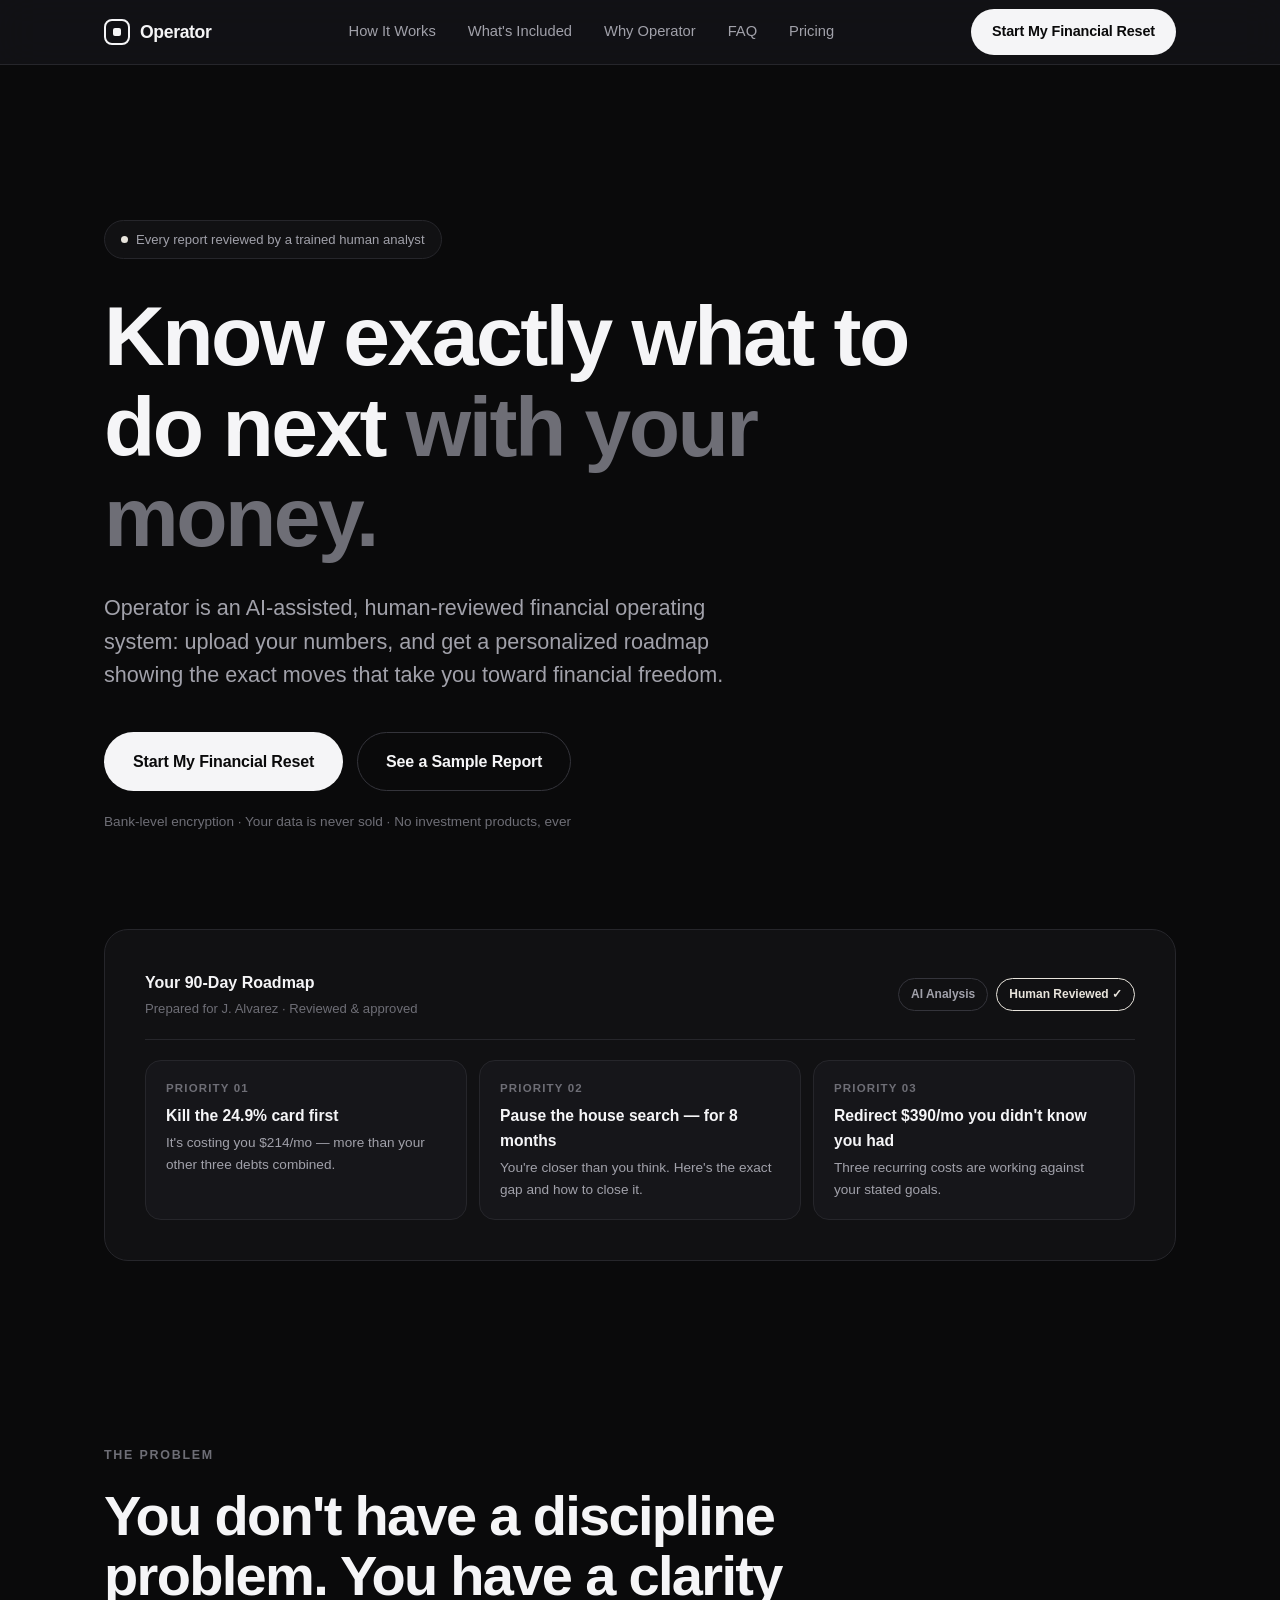
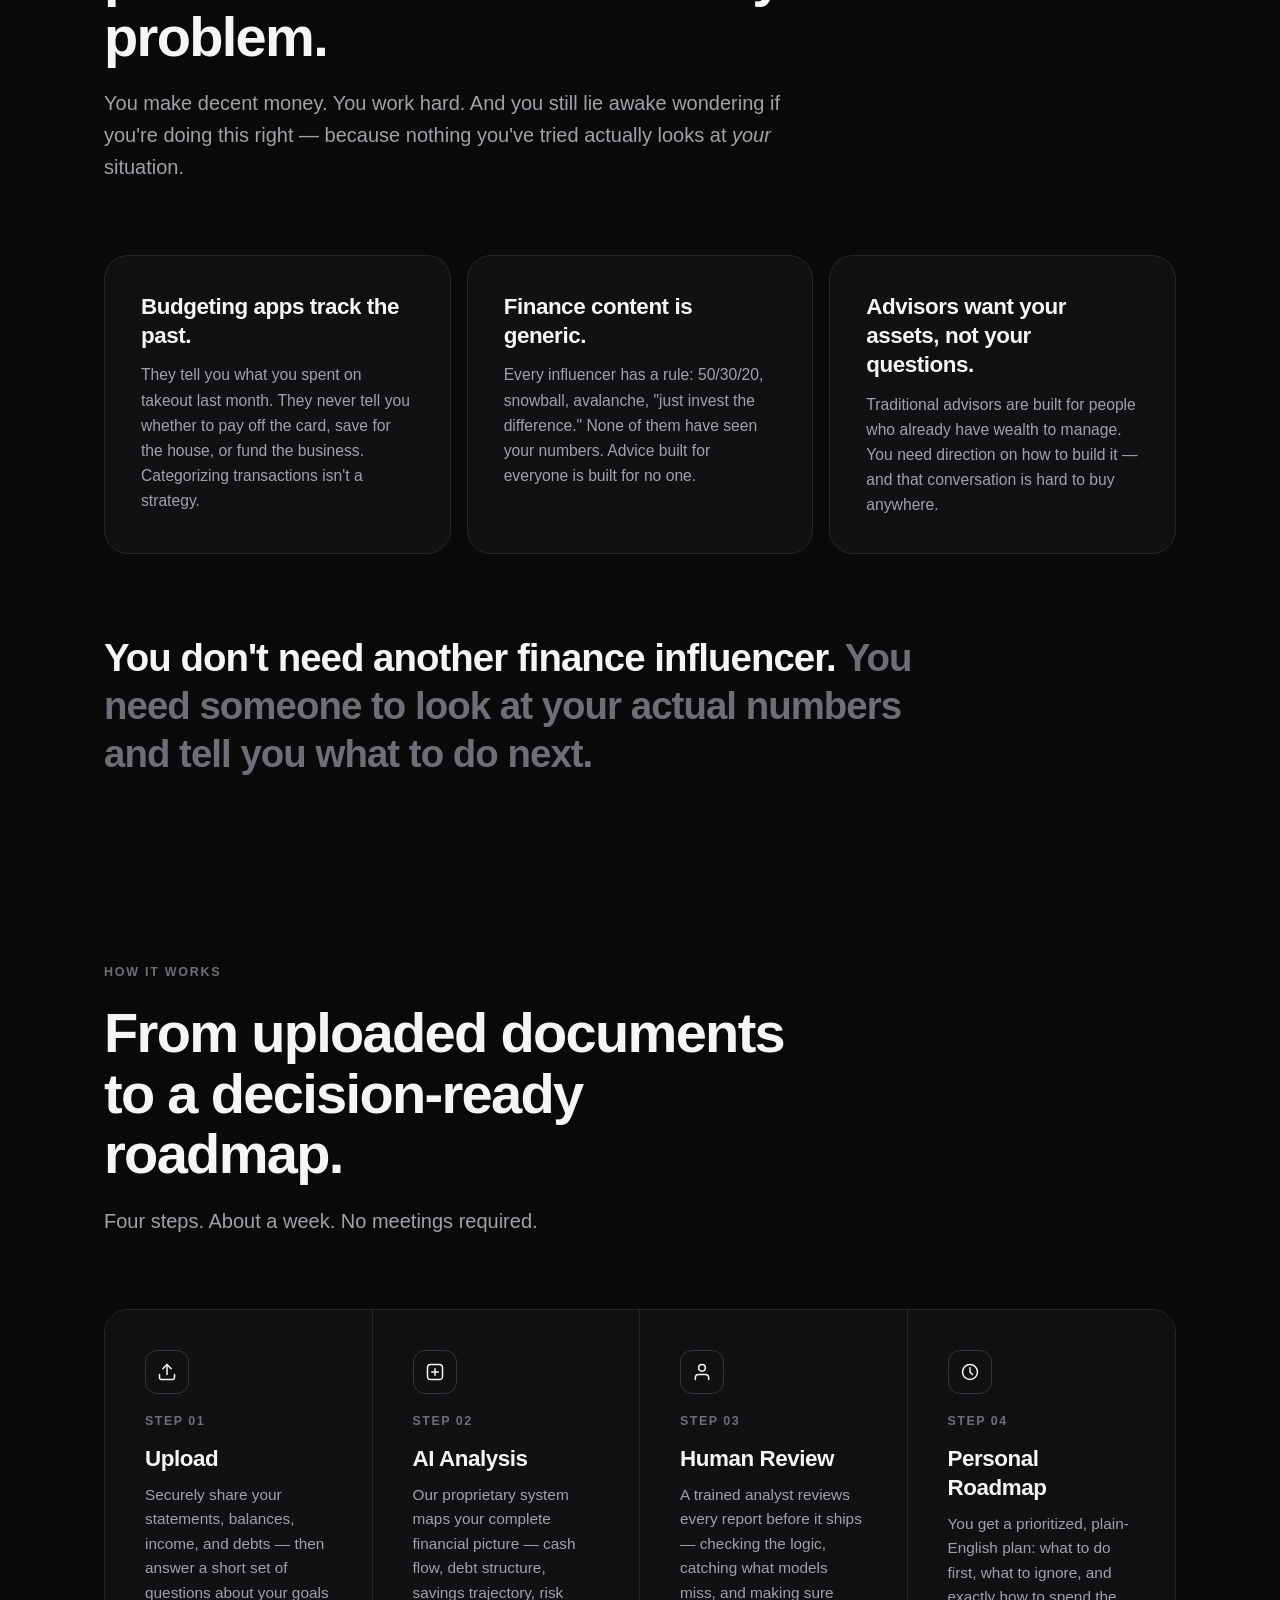
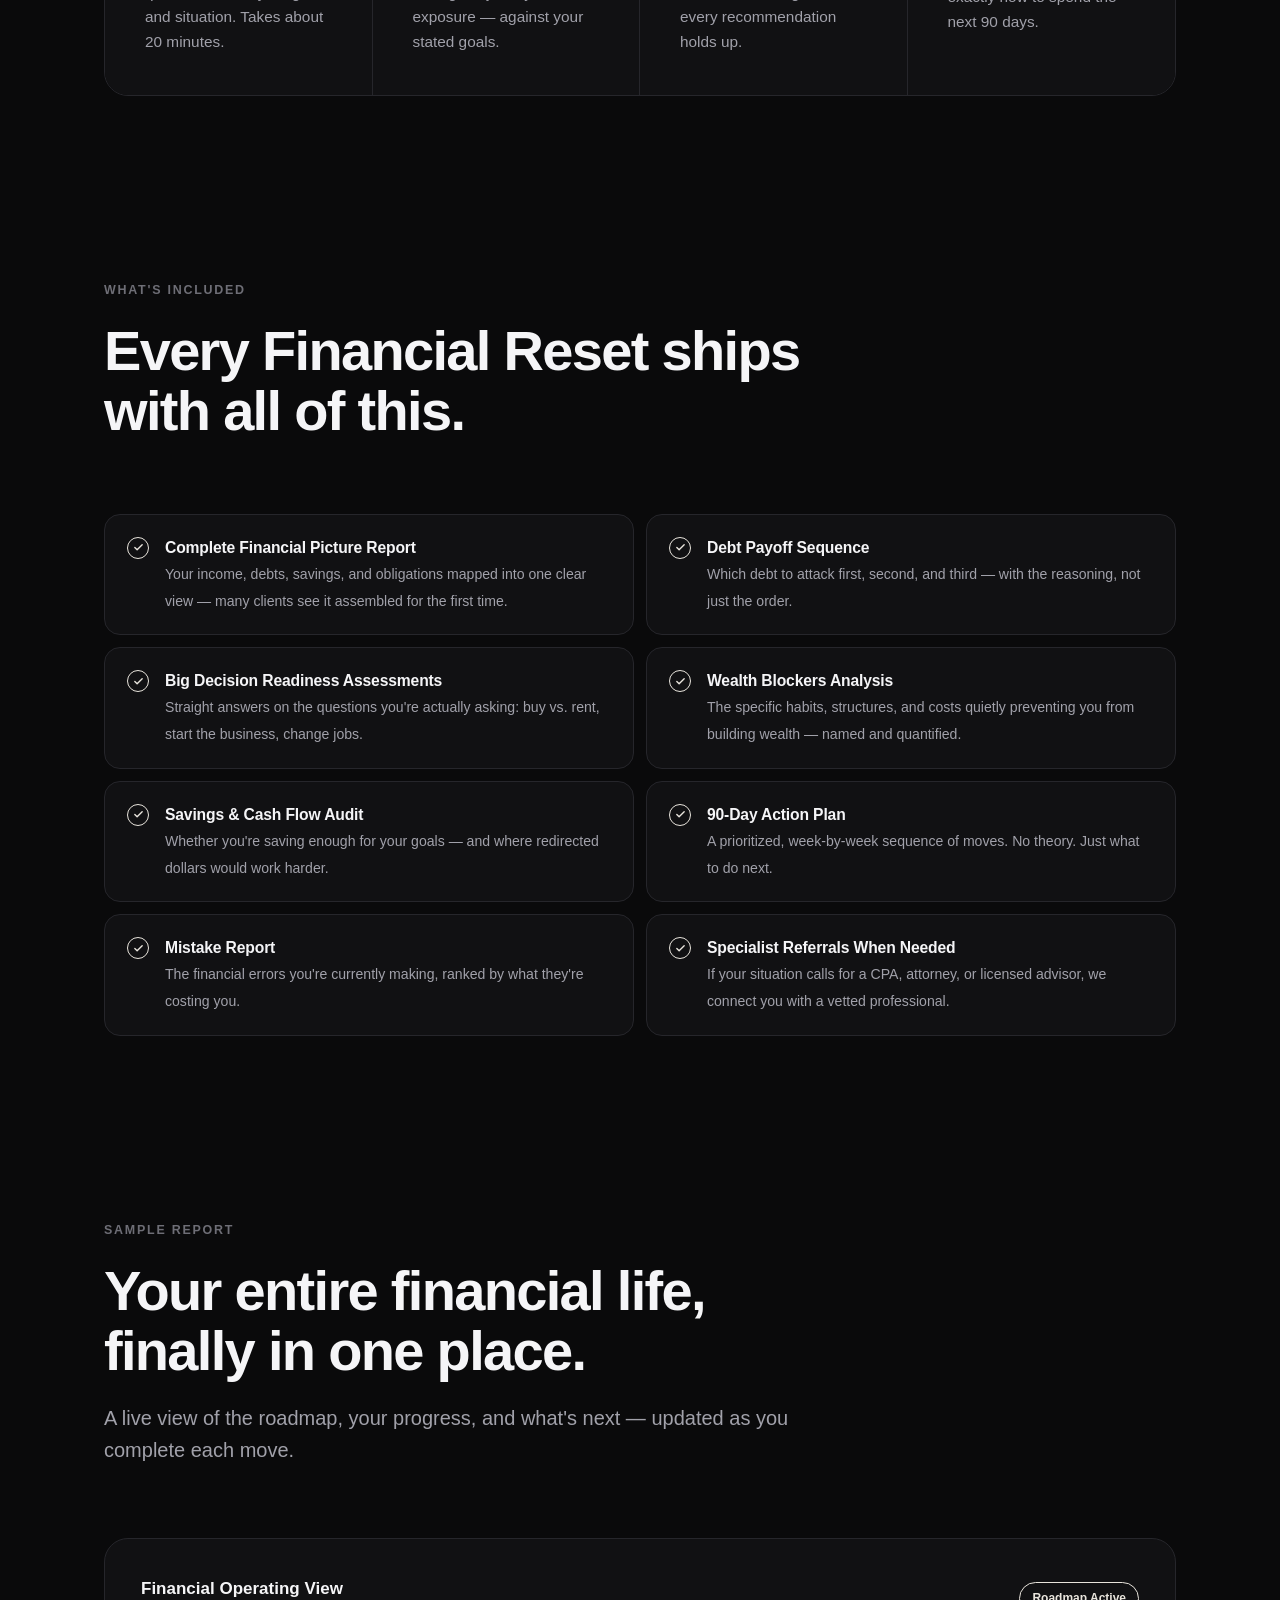
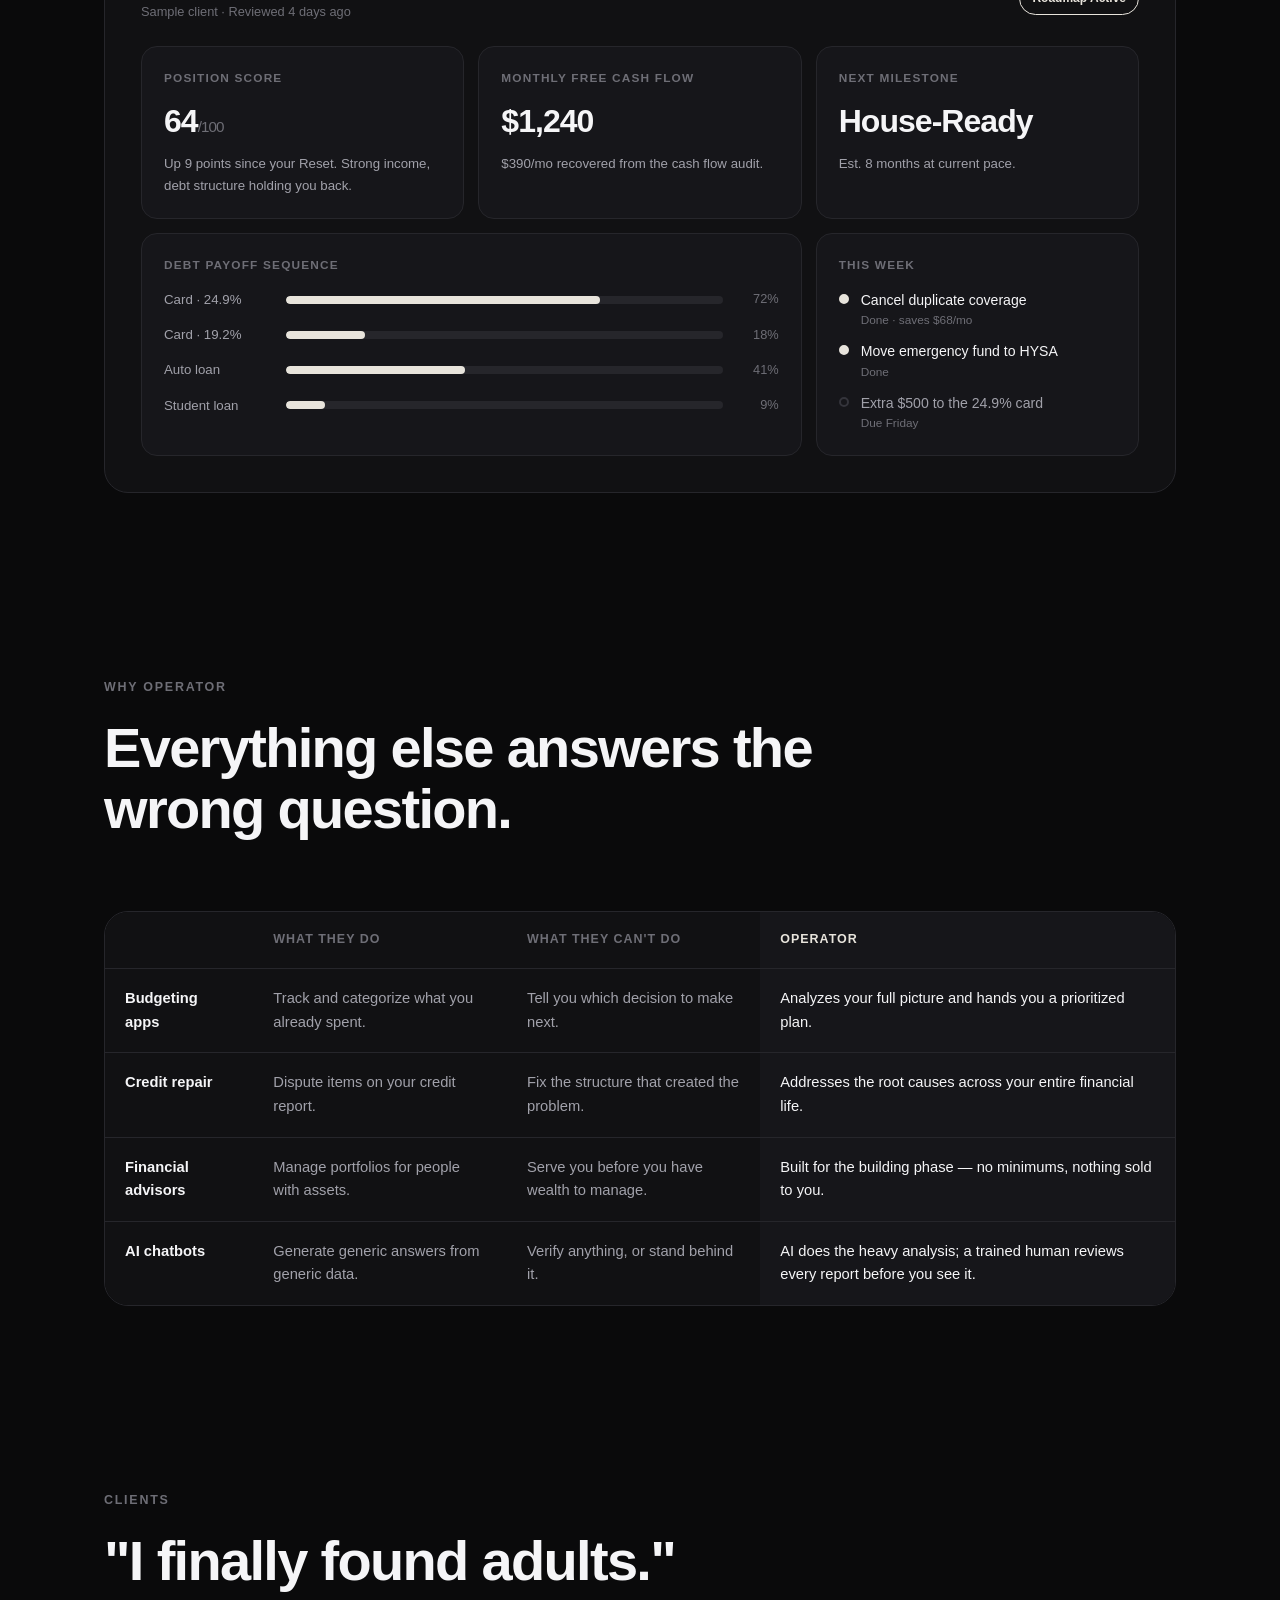
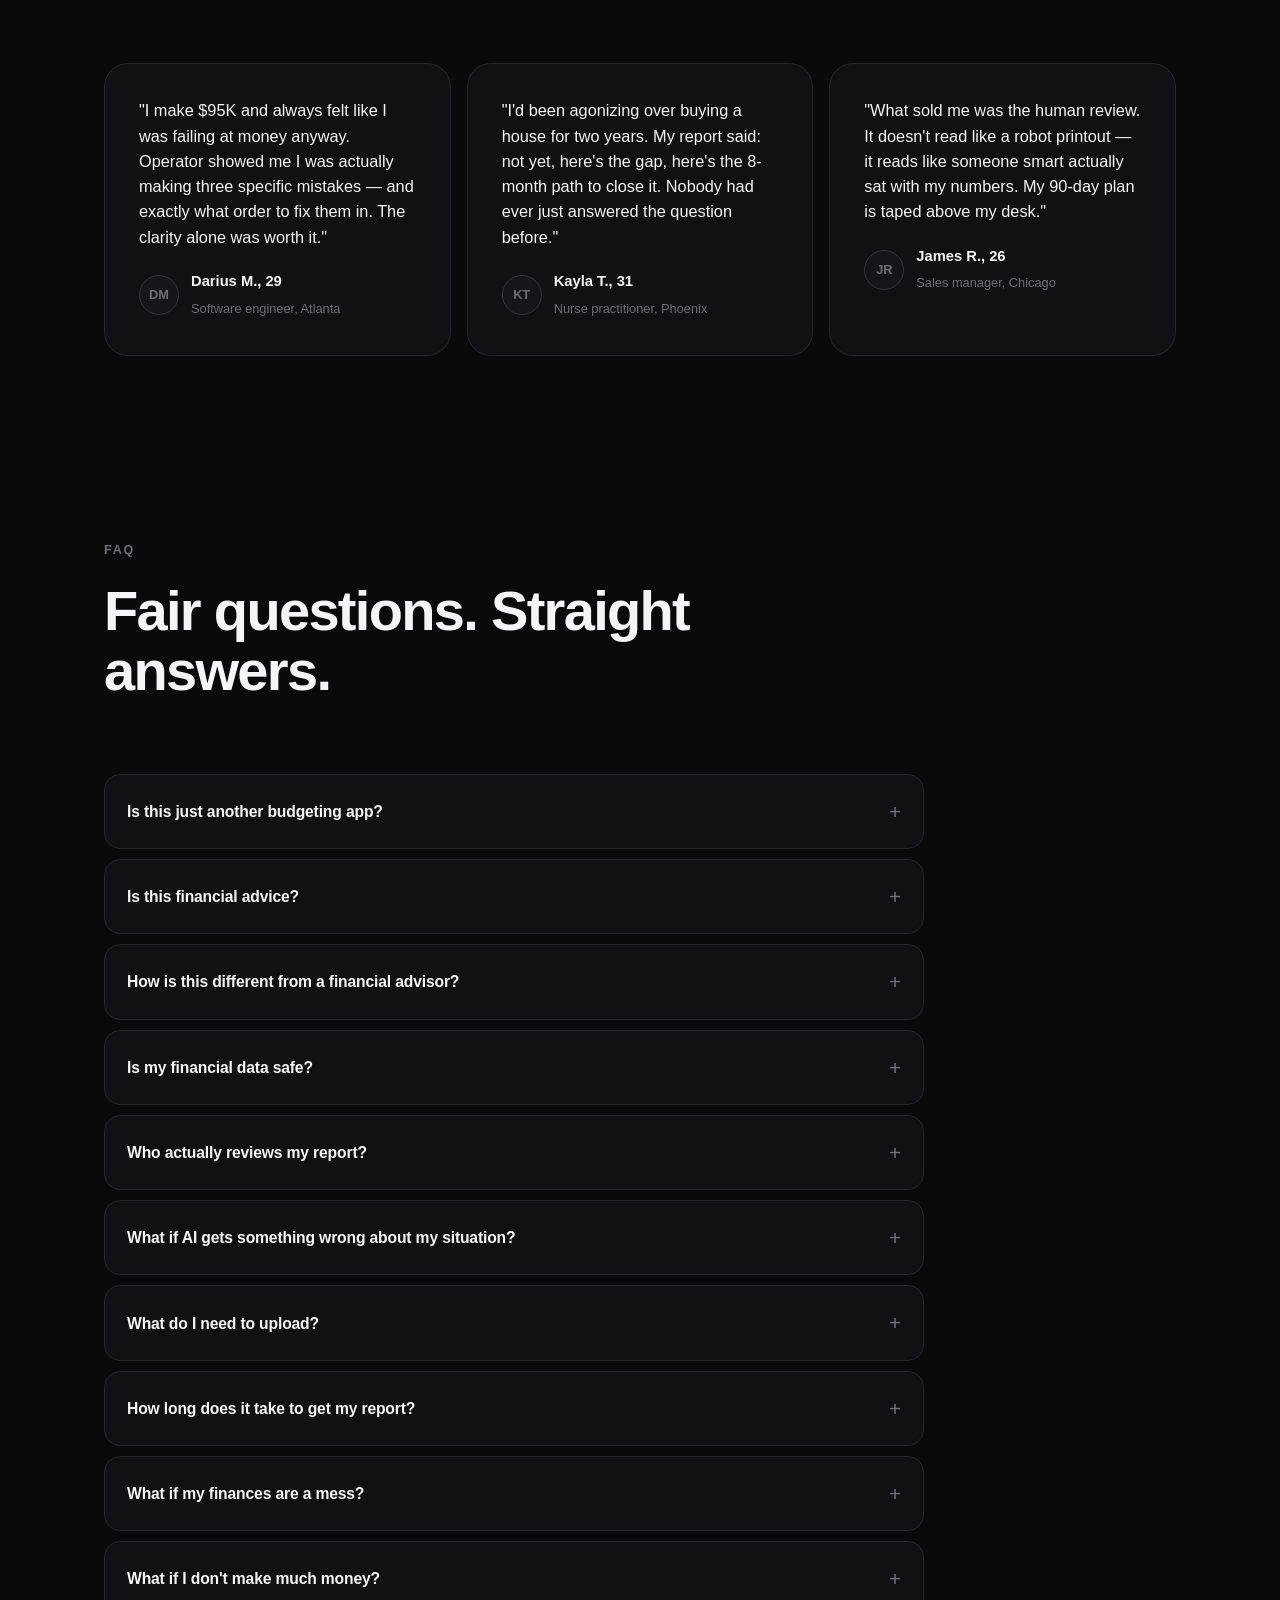
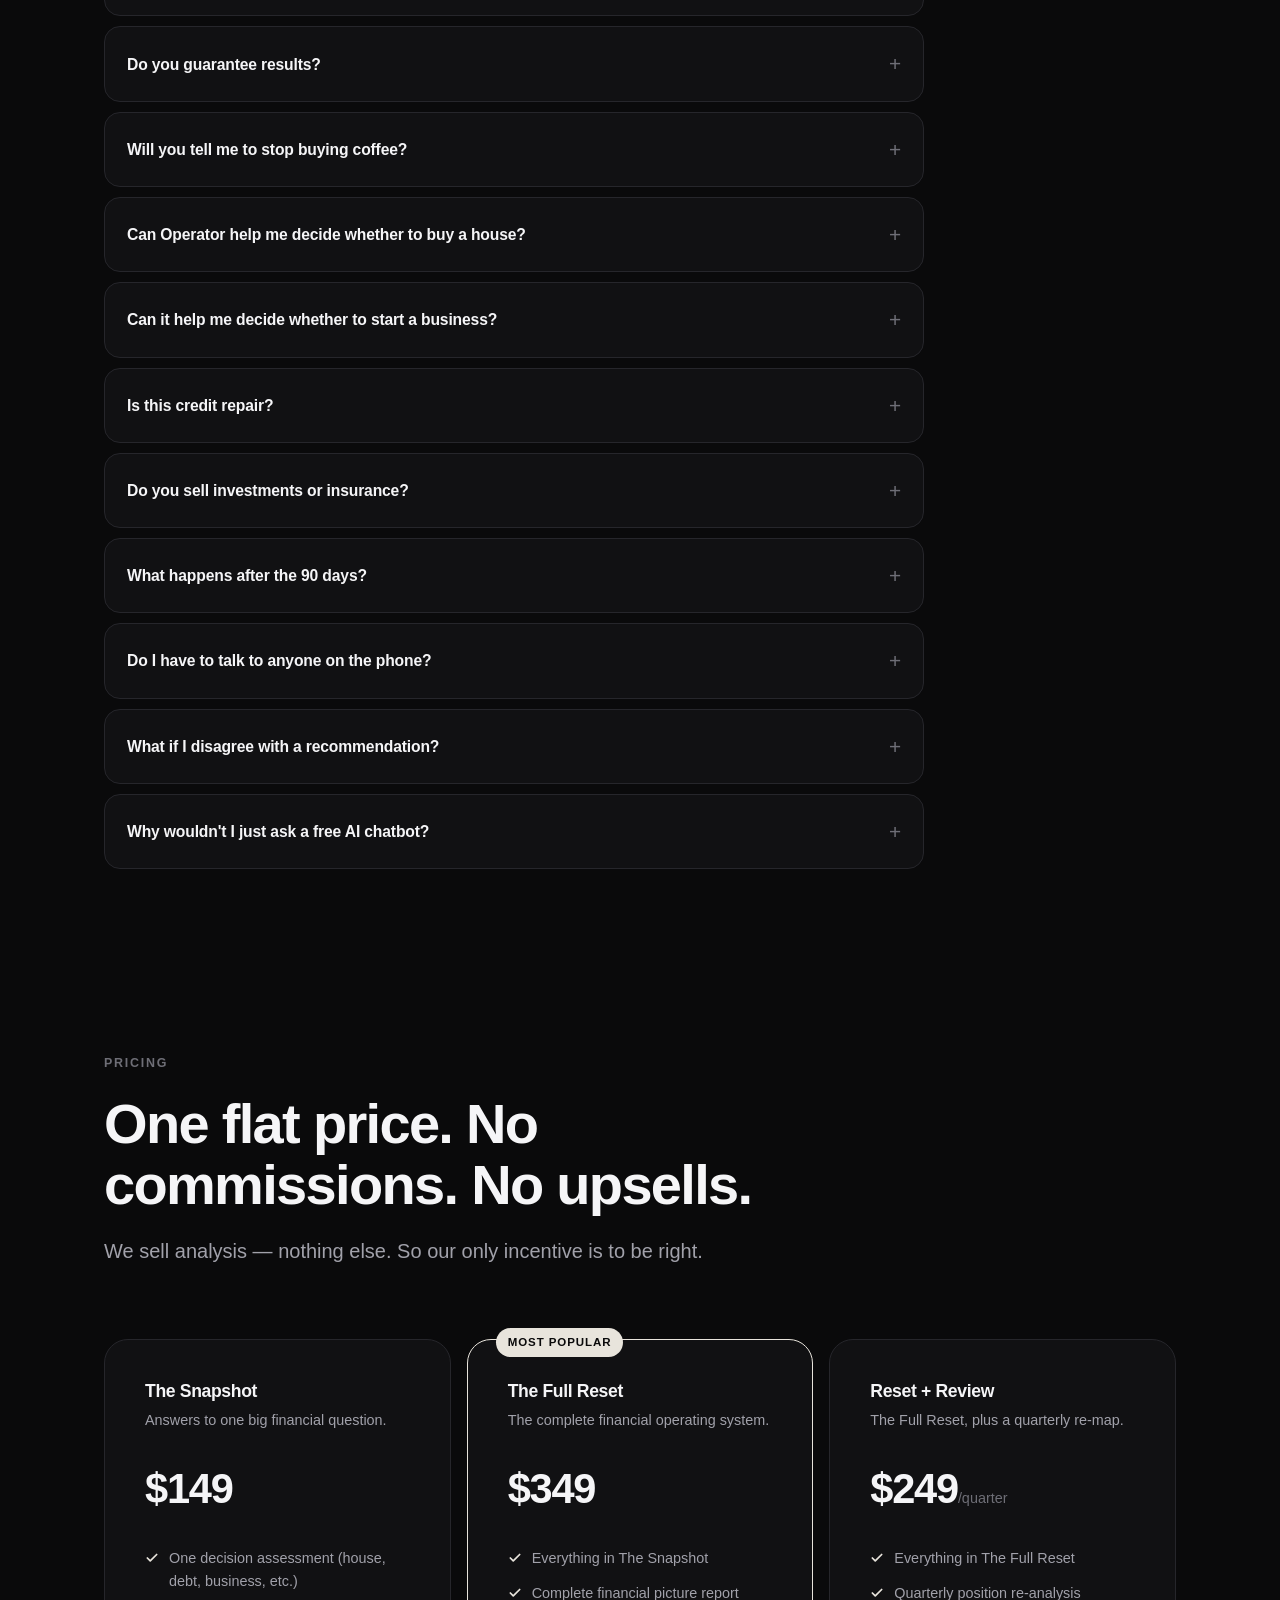
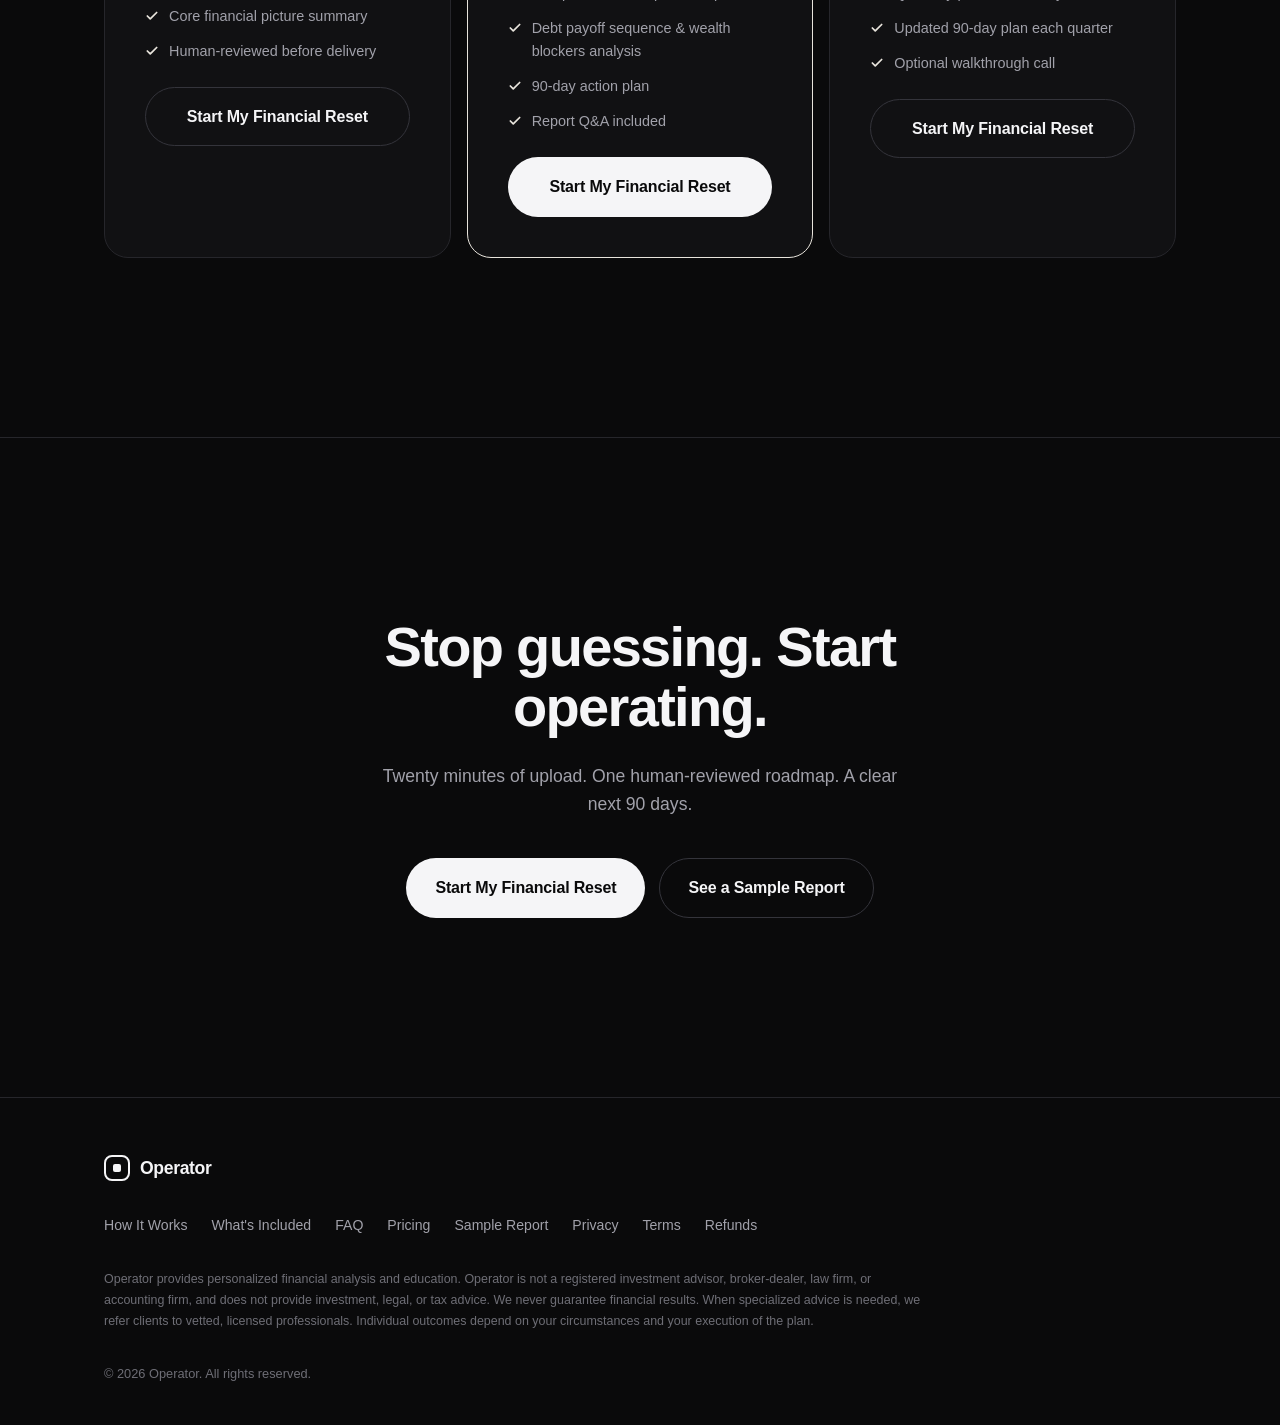
==== commit d5944fd0: "Add the full money path: checkout, intake, fulfillment template, legal The marketing page could not " ====
--- a/index.html
+++ b/index.html
@@ -28,6 +28,8 @@
   "description": "Securely upload your financial information. Our system analyzes your complete financial picture, a trained analyst reviews every report, and you receive a personalized roadmap for your next 90 days."
 }
 </script>
+<!-- All configuration lives in config.js — one file, every page. -->
+<script src="config.js"></script>
 <style>
   :root {
     --bg: #0A0A0B;
@@ -562,6 +564,60 @@
   }
   .copyright { font-size: 0.8rem; color: var(--text-tertiary); }
 
+  /* ---------- Modal (email capture fallback) ---------- */
+  .modal-overlay {
+    position: fixed;
+    inset: 0;
+    z-index: 200;
+    background: rgba(0, 0, 0, 0.7);
+    -webkit-backdrop-filter: blur(8px);
+    backdrop-filter: blur(8px);
+    display: none;
+    align-items: center;
+    justify-content: center;
+    padding: 24px;
+  }
+  .modal-overlay.open { display: flex; }
+  .modal {
+    width: 100%;
+    max-width: 440px;
+    background: var(--bg-raised);
+    border: 1px solid var(--border-strong);
+    border-radius: var(--radius-lg);
+    padding: 32px;
+  }
+  .modal-head {
+    display: flex;
+    justify-content: space-between;
+    align-items: flex-start;
+    gap: 16px;
+    margin-bottom: 10px;
+  }
+  .modal-x {
+    background: none;
+    border: none;
+    color: var(--text-tertiary);
+    font-size: 1.6rem;
+    line-height: 1;
+    cursor: pointer;
+    padding: 0;
+  }
+  .modal-x:hover { color: var(--text); }
+  .modal p { font-size: 0.92rem; margin-bottom: 20px; }
+  .modal form { display: flex; flex-direction: column; gap: 12px; }
+  .modal input[type="email"] {
+    background: var(--bg-card);
+    border: 1px solid var(--border-strong);
+    border-radius: var(--radius-pill);
+    padding: 14px 20px;
+    color: var(--text);
+    font-size: 1rem;
+    font-family: inherit;
+    outline: none;
+  }
+  .modal input[type="email"]:focus { border-color: var(--text-tertiary); }
+  .modal .modal-fine { font-size: 0.78rem; color: var(--text-tertiary); margin: 12px 0 0; }
+
   /* ---------- Desktop ---------- */
   @media (min-width: 720px) {
     .nav-links { display: flex; }
@@ -603,7 +659,7 @@
     <p class="hero-sub">Operator is an AI-assisted, human-reviewed financial operating system: upload your numbers, and get a personalized roadmap showing the exact moves that take you toward financial freedom.</p>
     <div class="hero-ctas">
       <a href="#pricing" class="btn btn-primary">Start My Financial Reset</a>
-      <a href="#dashboard" class="btn btn-secondary">See a Sample Report</a>
+      <a href="#dashboard" class="btn btn-secondary" data-action="sample">See a Sample Report</a>
     </div>
     <p class="hero-note">Bank-level encryption &middot; Your data is never sold &middot; No investment products, ever</p>
 
@@ -927,13 +983,13 @@
           <h3>The Snapshot</h3>
           <p class="plan-desc">Answers to one big financial question.</p>
         </div>
-        <div class="price">$XX</div>
+        <div class="price" data-price="snapshot">$149</div>
         <div class="price-features">
           <div><svg viewBox="0 0 24 24" fill="none" stroke="currentColor" stroke-width="3" stroke-linecap="round" stroke-linejoin="round"><polyline points="20 6 9 17 4 12"/></svg>One decision assessment (house, debt, business, etc.)</div>
           <div><svg viewBox="0 0 24 24" fill="none" stroke="currentColor" stroke-width="3" stroke-linecap="round" stroke-linejoin="round"><polyline points="20 6 9 17 4 12"/></svg>Core financial picture summary</div>
           <div><svg viewBox="0 0 24 24" fill="none" stroke="currentColor" stroke-width="3" stroke-linecap="round" stroke-linejoin="round"><polyline points="20 6 9 17 4 12"/></svg>Human-reviewed before delivery</div>
         </div>
-        <a href="#" class="btn btn-secondary">Start My Financial Reset</a>
+        <a href="#" class="btn btn-secondary" data-checkout="snapshot">Start My Financial Reset</a>
       </div>
       <div class="price-card featured">
         <span class="plan-tag">Most Popular</span>
@@ -941,7 +997,7 @@
           <h3>The Full Reset</h3>
           <p class="plan-desc">The complete financial operating system.</p>
         </div>
-        <div class="price">$XXX</div>
+        <div class="price" data-price="fullReset">$349</div>
         <div class="price-features">
           <div><svg viewBox="0 0 24 24" fill="none" stroke="currentColor" stroke-width="3" stroke-linecap="round" stroke-linejoin="round"><polyline points="20 6 9 17 4 12"/></svg>Everything in The Snapshot</div>
           <div><svg viewBox="0 0 24 24" fill="none" stroke="currentColor" stroke-width="3" stroke-linecap="round" stroke-linejoin="round"><polyline points="20 6 9 17 4 12"/></svg>Complete financial picture report</div>
@@ -949,21 +1005,21 @@
           <div><svg viewBox="0 0 24 24" fill="none" stroke="currentColor" stroke-width="3" stroke-linecap="round" stroke-linejoin="round"><polyline points="20 6 9 17 4 12"/></svg>90-day action plan</div>
           <div><svg viewBox="0 0 24 24" fill="none" stroke="currentColor" stroke-width="3" stroke-linecap="round" stroke-linejoin="round"><polyline points="20 6 9 17 4 12"/></svg>Report Q&amp;A included</div>
         </div>
-        <a href="#" class="btn btn-primary">Start My Financial Reset</a>
+        <a href="#" class="btn btn-primary" data-checkout="fullReset">Start My Financial Reset</a>
       </div>
       <div class="price-card">
         <div>
           <h3>Reset + Review</h3>
           <p class="plan-desc">The Full Reset, plus a quarterly re-map.</p>
         </div>
-        <div class="price">$XXX<small>/quarter</small></div>
+        <div class="price" data-price="resetReview">$249<small>/quarter</small></div>
         <div class="price-features">
           <div><svg viewBox="0 0 24 24" fill="none" stroke="currentColor" stroke-width="3" stroke-linecap="round" stroke-linejoin="round"><polyline points="20 6 9 17 4 12"/></svg>Everything in The Full Reset</div>
           <div><svg viewBox="0 0 24 24" fill="none" stroke="currentColor" stroke-width="3" stroke-linecap="round" stroke-linejoin="round"><polyline points="20 6 9 17 4 12"/></svg>Quarterly position re-analysis</div>
           <div><svg viewBox="0 0 24 24" fill="none" stroke="currentColor" stroke-width="3" stroke-linecap="round" stroke-linejoin="round"><polyline points="20 6 9 17 4 12"/></svg>Updated 90-day plan each quarter</div>
           <div><svg viewBox="0 0 24 24" fill="none" stroke="currentColor" stroke-width="3" stroke-linecap="round" stroke-linejoin="round"><polyline points="20 6 9 17 4 12"/></svg>Optional walkthrough call</div>
         </div>
-        <a href="#" class="btn btn-secondary">Start My Financial Reset</a>
+        <a href="#" class="btn btn-secondary" data-checkout="resetReview">Start My Financial Reset</a>
       </div>
     </div>
   </div>
@@ -975,7 +1031,7 @@
   <p>Twenty minutes of upload. One human-reviewed roadmap. A clear next 90 days.</p>
   <div class="hero-ctas">
     <a href="#pricing" class="btn btn-primary">Start My Financial Reset</a>
-    <a href="#dashboard" class="btn btn-secondary">See a Sample Report</a>
+    <a href="#dashboard" class="btn btn-secondary" data-action="sample">See a Sample Report</a>
   </div>
 </div>
 
@@ -988,14 +1044,141 @@
       <a href="#included">What's Included</a>
       <a href="#faq">FAQ</a>
       <a href="#pricing">Pricing</a>
-      <a href="#">Privacy</a>
-      <a href="#">Terms</a>
-      <a href="#">Security</a>
+      <a href="sample-report.html">Sample Report</a>
+      <a href="legal.html#privacy">Privacy</a>
+      <a href="legal.html#terms">Terms</a>
+      <a href="legal.html#refunds">Refunds</a>
     </div>
     <p class="disclaimer">Operator provides personalized financial analysis and education. Operator is not a registered investment advisor, broker-dealer, law firm, or accounting firm, and does not provide investment, legal, or tax advice. We never guarantee financial results. When specialized advice is needed, we refer clients to vetted, licensed professionals. Individual outcomes depend on your circumstances and your execution of the plan.</p>
-    <p class="copyright">© 2026 Operator. All rights reserved.</p>
+    <p class="copyright">© <span id="yr">2026</span> Operator. All rights reserved.</p>
   </div>
 </footer>
+
+<!-- ======================= EMAIL CAPTURE MODAL ======================= -->
+<div class="modal-overlay" id="capture-modal" role="dialog" aria-modal="true" aria-labelledby="modal-title">
+  <div class="modal">
+    <div class="modal-head">
+      <h3 id="modal-title">Get the sample report</h3>
+      <button class="modal-x" type="button" aria-label="Close">&times;</button>
+    </div>
+    <p id="modal-copy">Leave your email and we'll send it over.</p>
+    <form id="capture-form">
+      <input type="email" name="email" placeholder="you@email.com" required autocomplete="email" />
+      <input type="hidden" name="interest" id="capture-interest" value="" />
+      <button class="btn btn-primary" type="submit">Send it to me</button>
+    </form>
+    <p class="modal-fine">No spam. One email, then silence unless you ask for more.</p>
+  </div>
+</div>
+
+<!-- ======================= INTEGRATION WIRING ======================= -->
+<script>
+(function () {
+  var cfg = window.OPERATOR_CONFIG || {};
+  var overlay = document.getElementById("capture-modal");
+  var form = document.getElementById("capture-form");
+
+  function openModal(title, copy, interest) {
+    document.getElementById("modal-title").textContent = title;
+    document.getElementById("modal-copy").textContent = copy;
+    document.getElementById("capture-interest").value = interest || "";
+    overlay.classList.add("open");
+    form.querySelector('input[type="email"]').focus();
+  }
+  function closeModal() { overlay.classList.remove("open"); }
+  overlay.addEventListener("click", function (e) { if (e.target === overlay) closeModal(); });
+  overlay.querySelector(".modal-x").addEventListener("click", closeModal);
+  document.addEventListener("keydown", function (e) { if (e.key === "Escape") closeModal(); });
+
+  // Prices and turnaround times — filled from config.js so they live in one place
+  document.querySelectorAll("[data-price]").forEach(function (el) {
+    var p = (cfg.prices || {})[el.getAttribute("data-price")];
+    if (!p) return;
+    el.textContent = p.amount;
+    if (p.note) { var sm = document.createElement("small"); sm.textContent = p.note; el.appendChild(sm); }
+  });
+  document.querySelectorAll("[data-turnaround]").forEach(function (el) {
+    var t = (cfg.turnaround || {})[el.getAttribute("data-turnaround")];
+    if (t) el.textContent = t;
+  });
+
+  // Checkout buttons → Stripe Payment Link, else intake form, else waitlist modal
+  document.querySelectorAll("[data-checkout]").forEach(function (el) {
+    var plan = el.getAttribute("data-checkout");
+    var link = (cfg.checkout || {})[plan];
+    if (link) {
+      el.href = link;
+    } else {
+      // No Stripe link yet: capture the email instead. Never send someone to
+      // the intake form before they've paid — that's the post-payment step.
+      el.addEventListener("click", function (e) {
+        e.preventDefault();
+        openModal("Join the waitlist", "Checkout opens soon. Leave your email and you'll be first in line.", plan);
+      });
+    }
+  });
+
+  // Sample report buttons → hosted sample, else email capture (falls through
+  // to the #dashboard anchor scroll either way is fine, so preventDefault only
+  // when we take over)
+  document.querySelectorAll('[data-action="sample"]').forEach(function (el) {
+    if (cfg.sampleReportUrl) {
+      el.href = cfg.sampleReportUrl;
+      el.target = "_blank";
+      el.rel = "noopener";
+    } else if (cfg.emailFormEndpoint) {
+      el.addEventListener("click", function (e) {
+        e.preventDefault();
+        openModal("See a sample report", "Leave your email and we'll send over a full sample report.", "sample");
+      });
+    }
+    // No endpoint configured: leave the default #dashboard scroll behavior.
+  });
+
+  // Email capture submit → Formspree-style endpoint, else mailto fallback
+  form.addEventListener("submit", function (e) {
+    e.preventDefault();
+    var email = form.email.value;
+    var interest = document.getElementById("capture-interest").value;
+    function done() {
+      form.innerHTML = '<p style="color: var(--text); margin: 0;">You’re on the list. Talk soon.</p>';
+    }
+    if (cfg.emailFormEndpoint) {
+      fetch(cfg.emailFormEndpoint, {
+        method: "POST",
+        headers: { "Accept": "application/json", "Content-Type": "application/json" },
+        body: JSON.stringify({ email: email, interest: interest })
+      }).then(done).catch(done);
+    } else {
+      window.location.href = "mailto:" + (cfg.contactEmail || "") +
+        "?subject=" + encodeURIComponent("Operator waitlist (" + (interest || "general") + ")") +
+        "&body=" + encodeURIComponent("Add me to the list: " + email);
+      done();
+    }
+  });
+
+  // Crisp chat — loaded only when a Website ID is set
+  if (cfg.crispWebsiteId) {
+    window.$crisp = [];
+    window.CRISP_WEBSITE_ID = cfg.crispWebsiteId;
+    var c = document.createElement("script");
+    c.src = "https://client.crisp.chat/l.js";
+    c.async = true;
+    document.head.appendChild(c);
+  }
+
+  // Plausible analytics — loaded only when a domain is set
+  if (cfg.plausibleDomain) {
+    var p = document.createElement("script");
+    p.src = "https://plausible.io/js/script.js";
+    p.defer = true;
+    p.setAttribute("data-domain", cfg.plausibleDomain);
+    document.head.appendChild(p);
+  }
+  var yr = document.getElementById("yr");
+  if (yr) yr.textContent = new Date().getFullYear();
+})();
+</script>
 
 </body>
 </html>
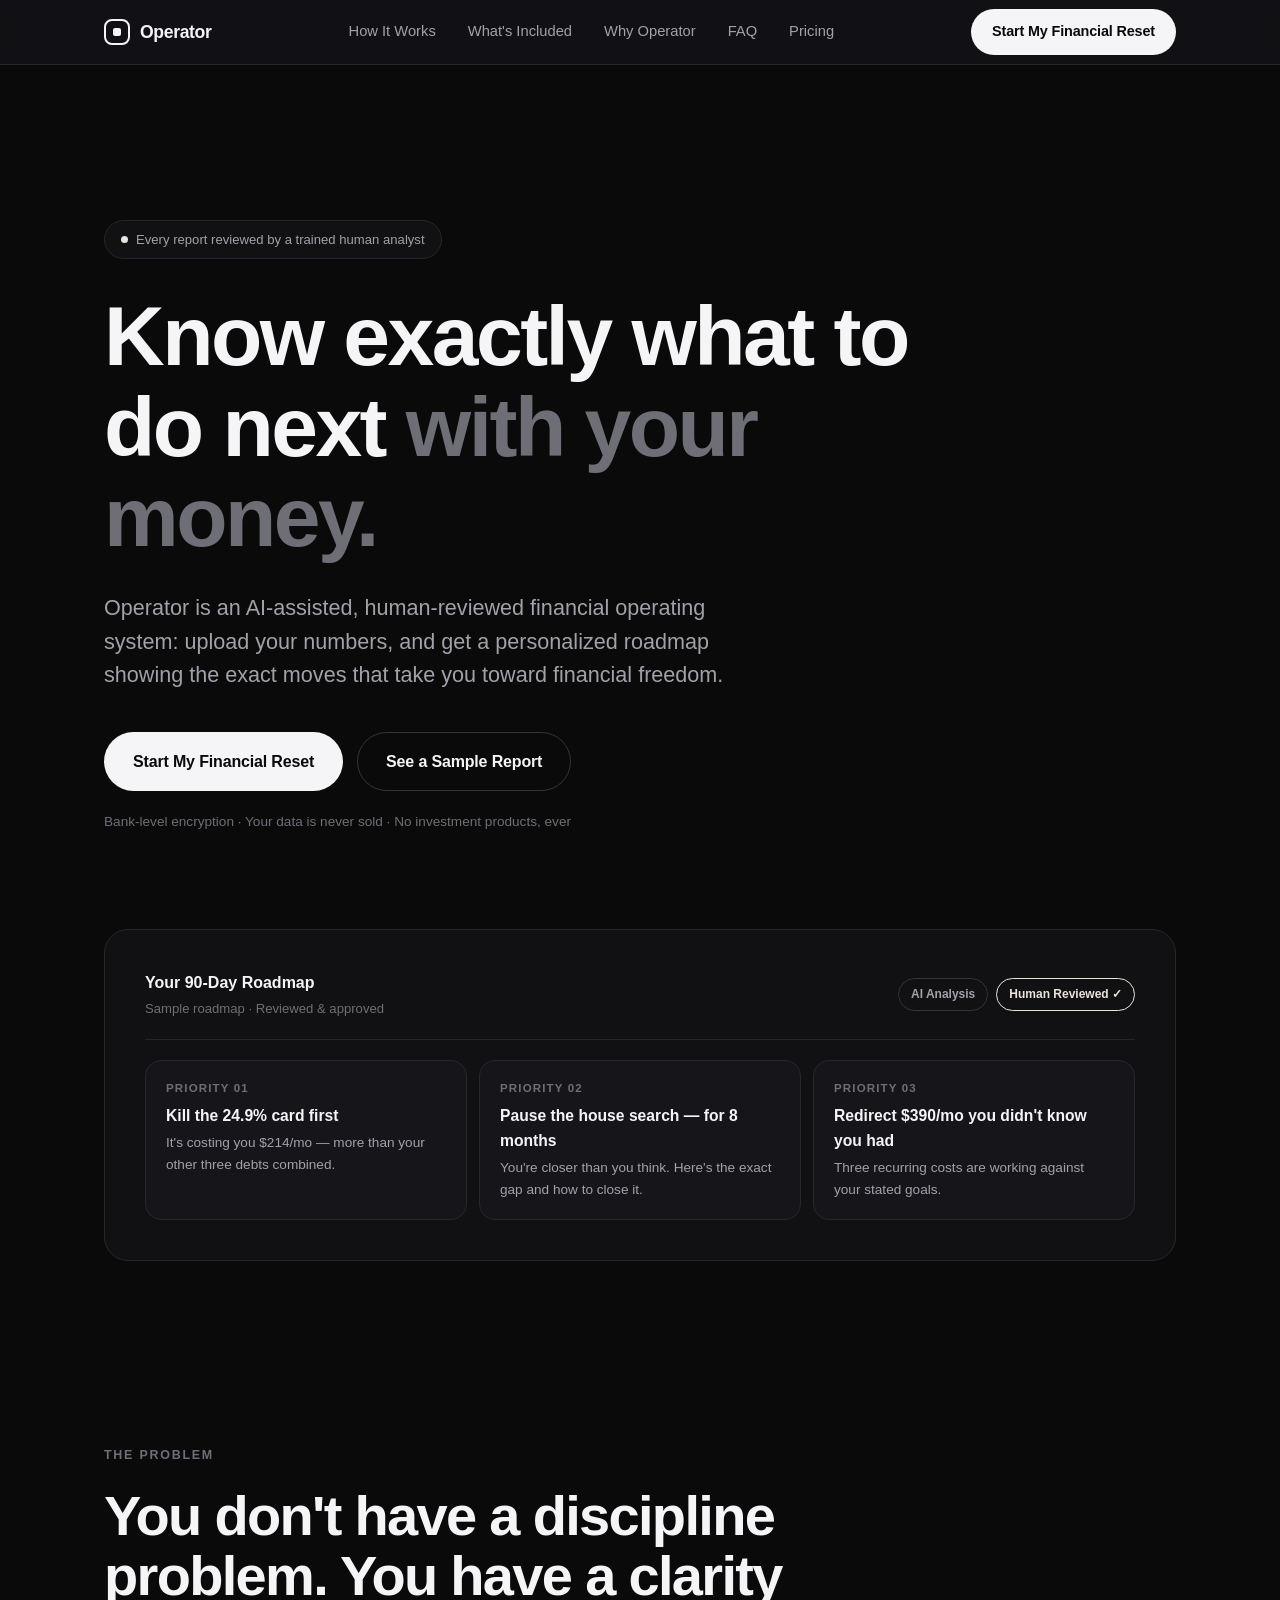
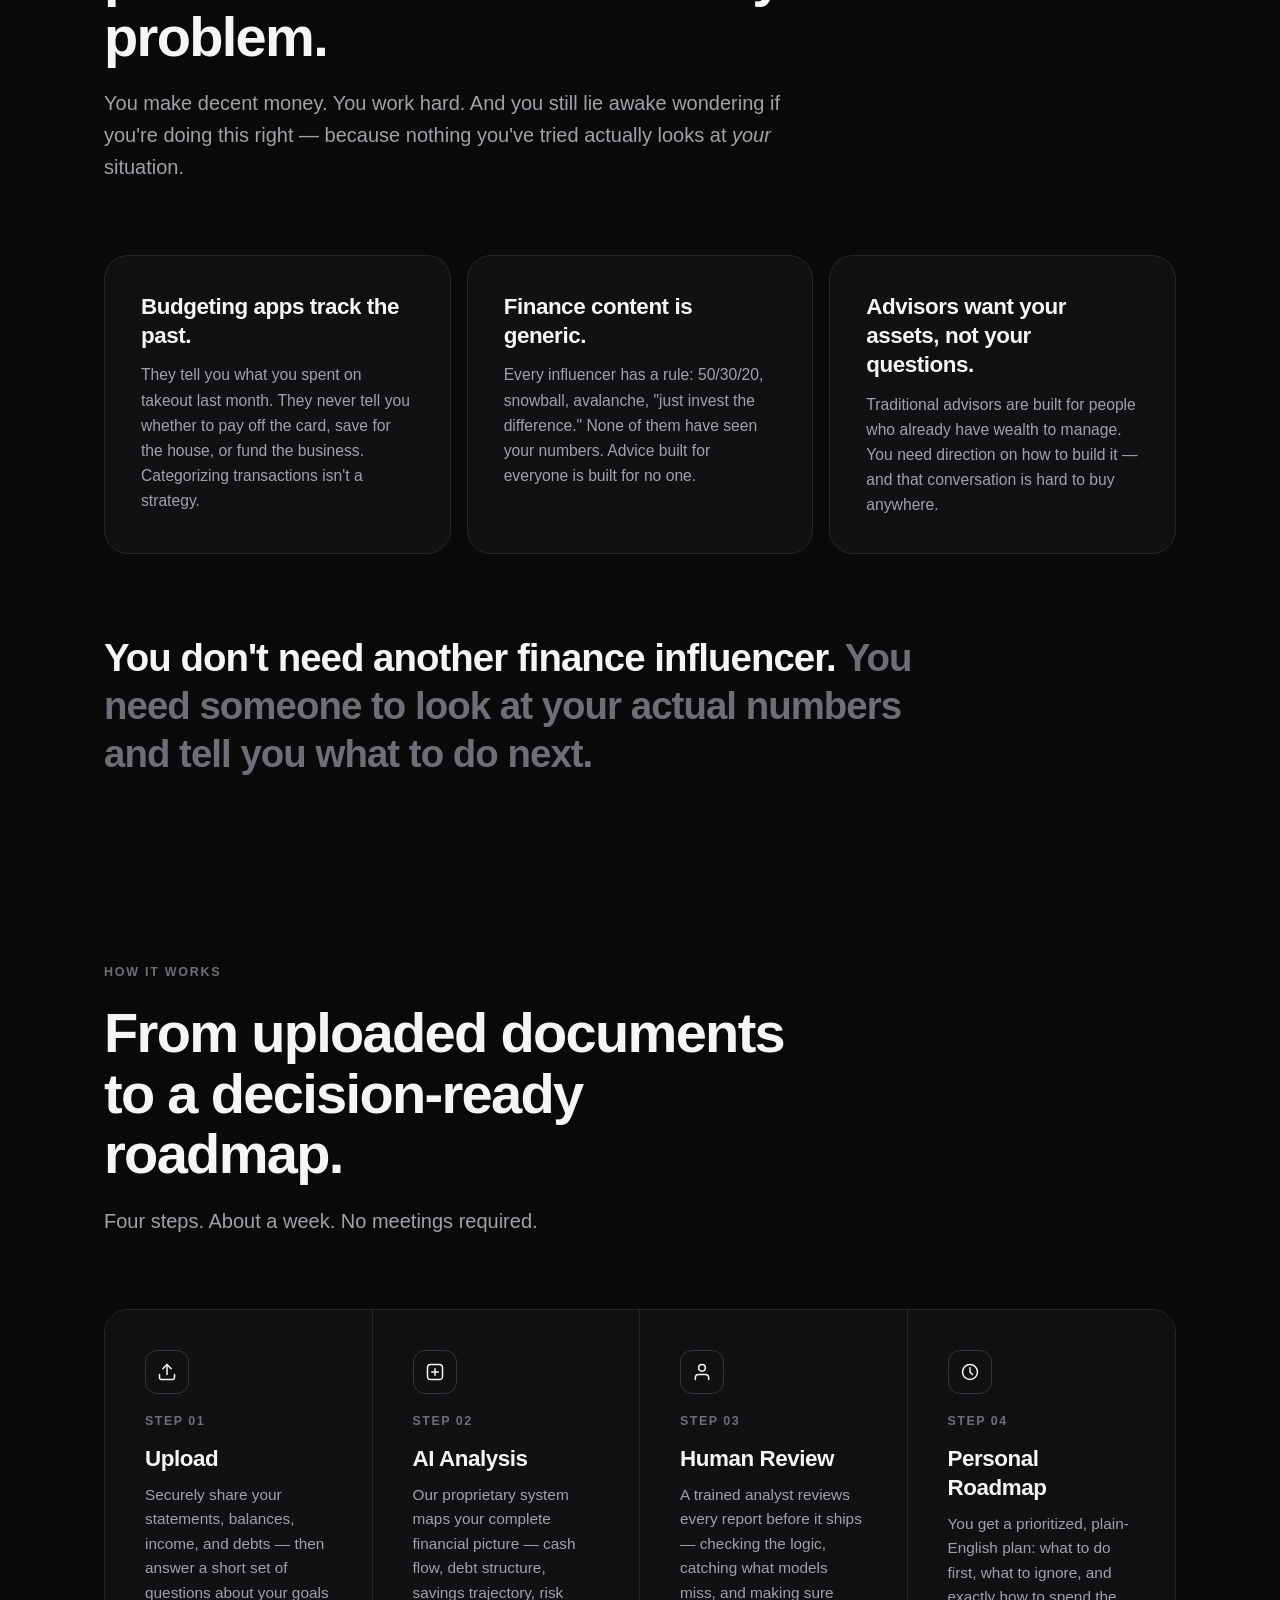
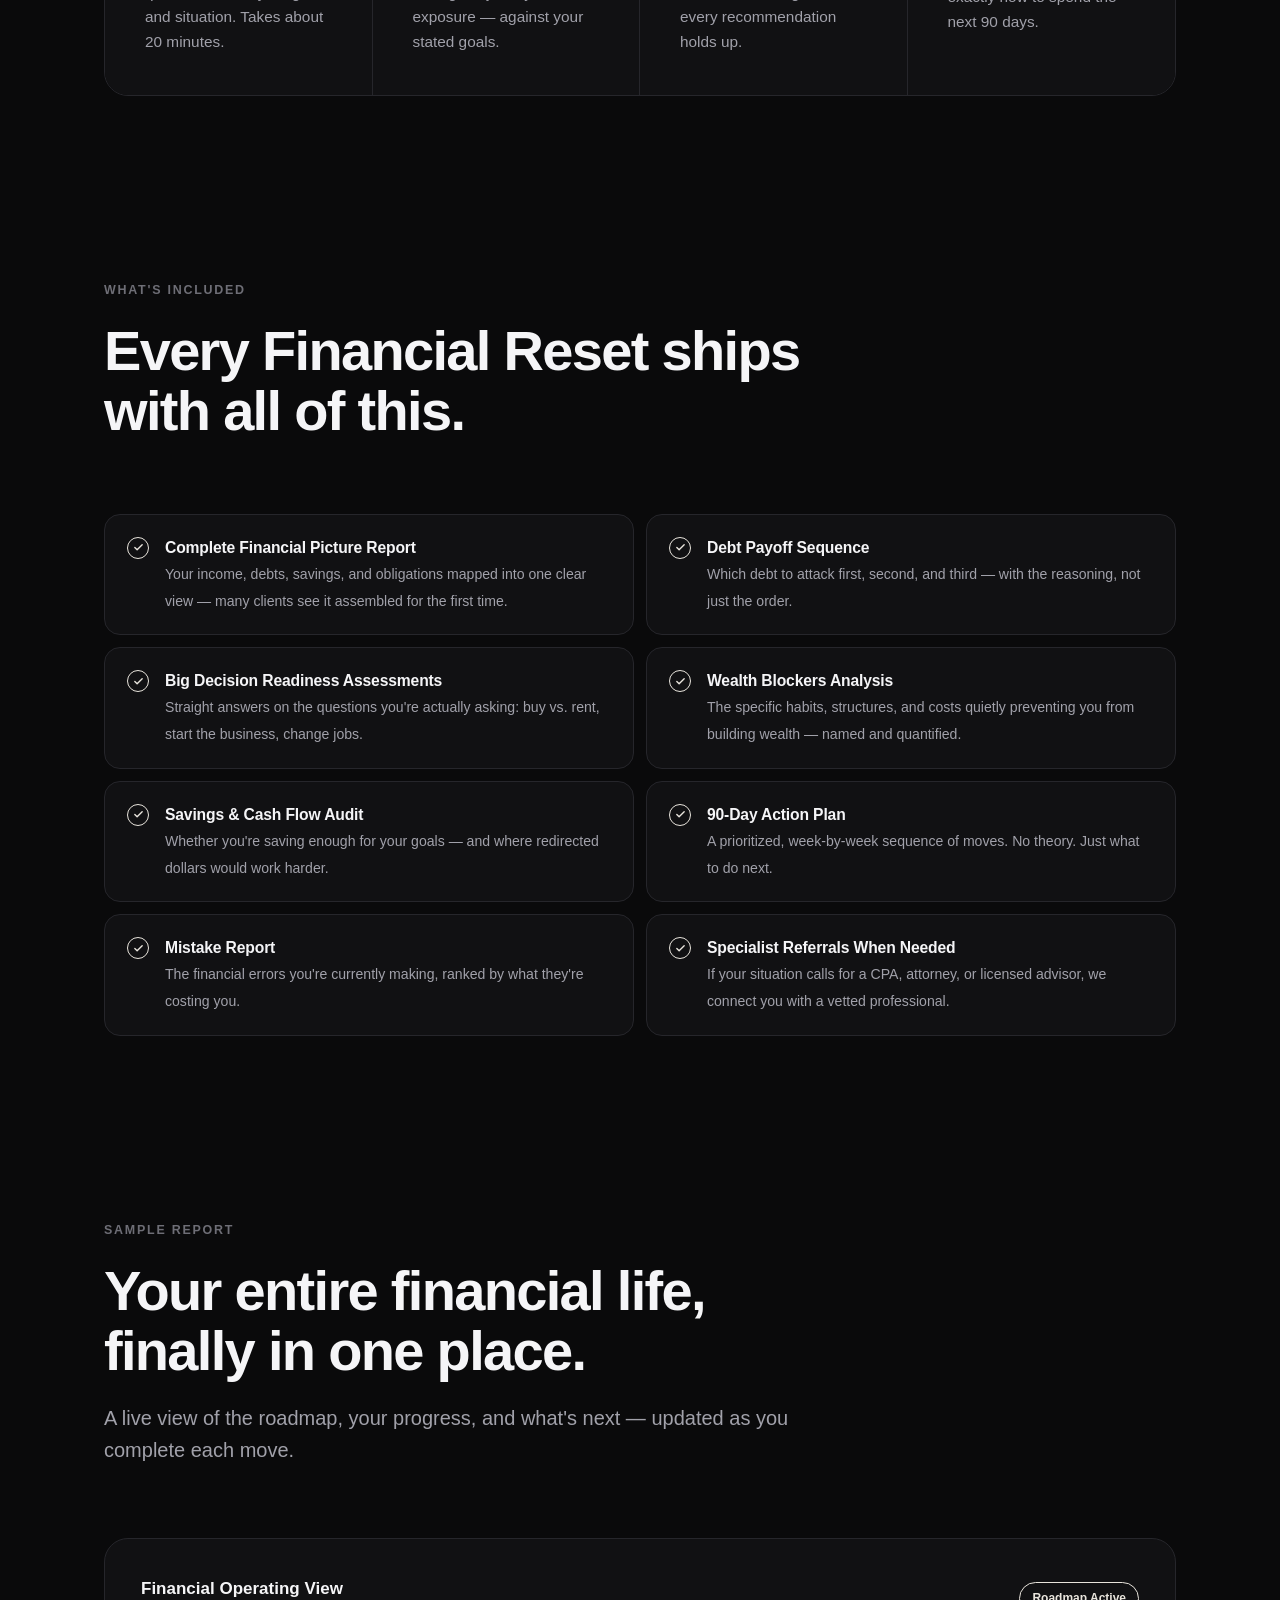
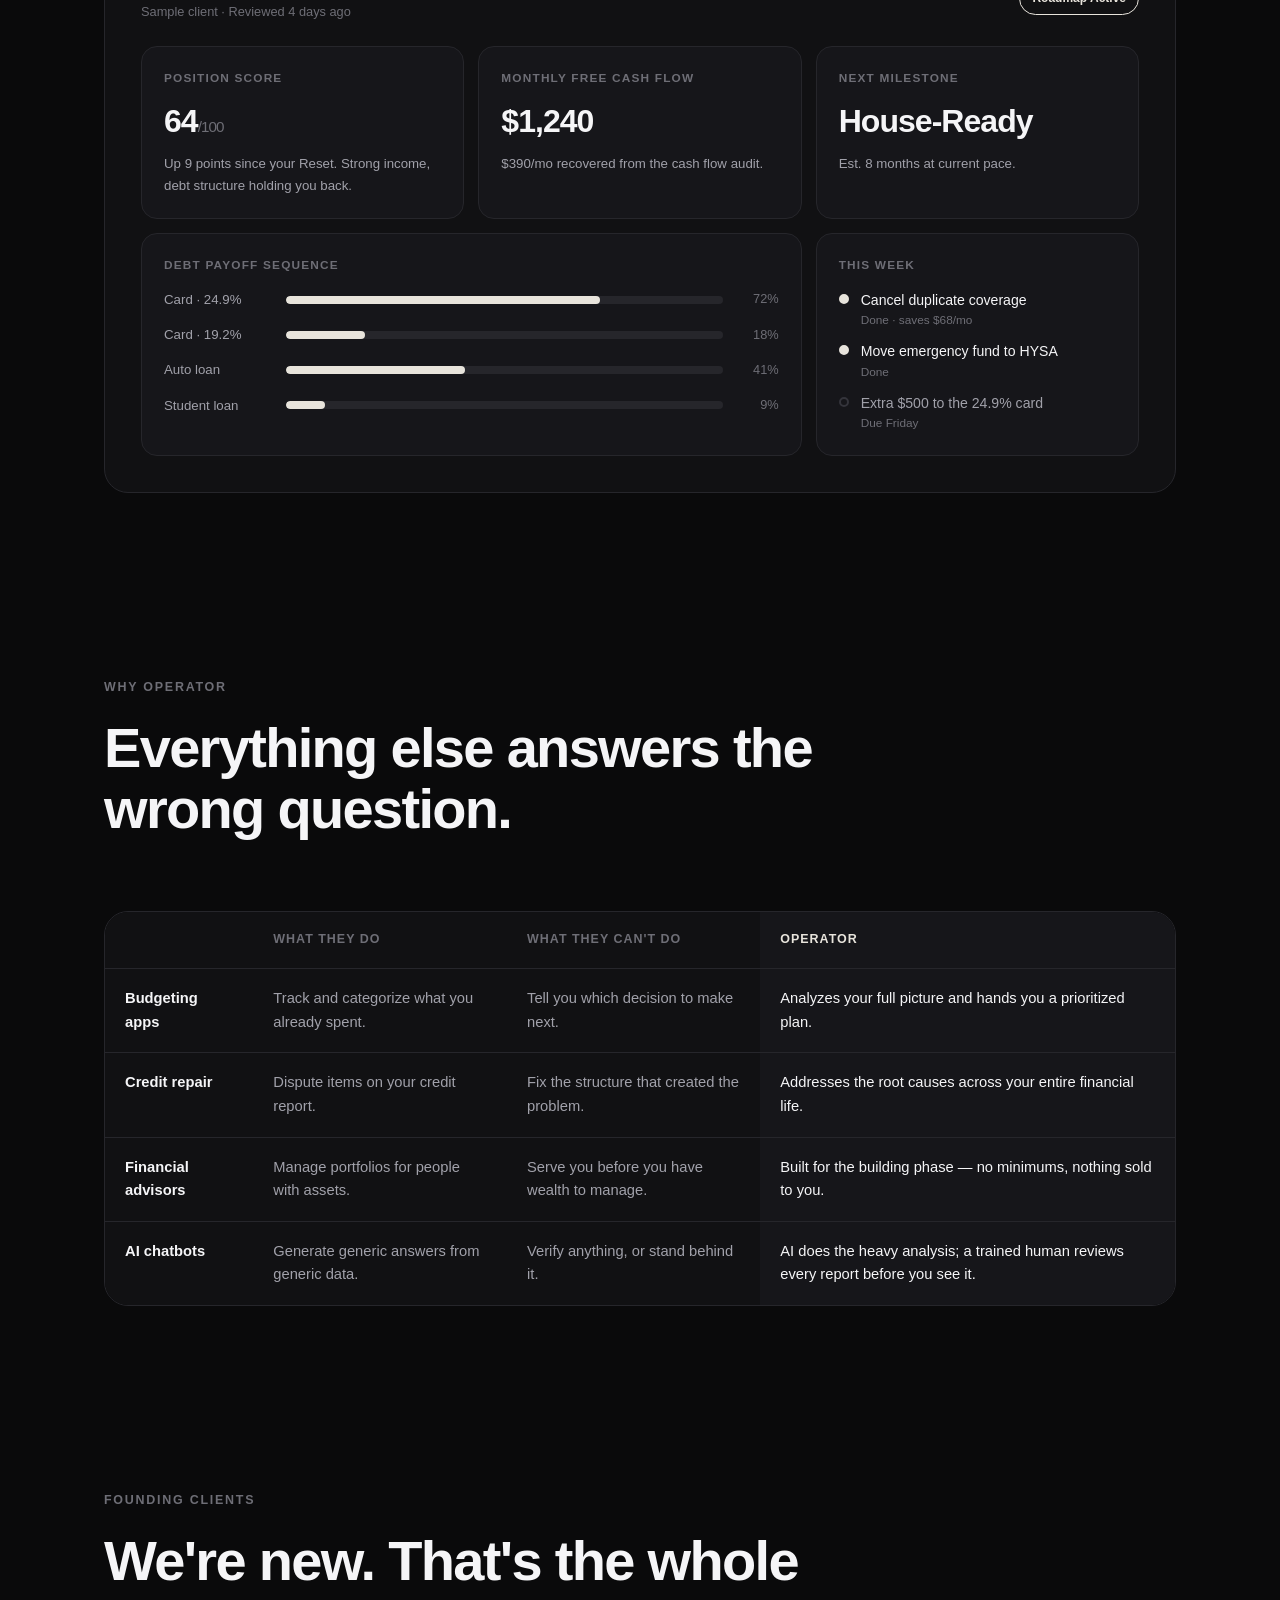
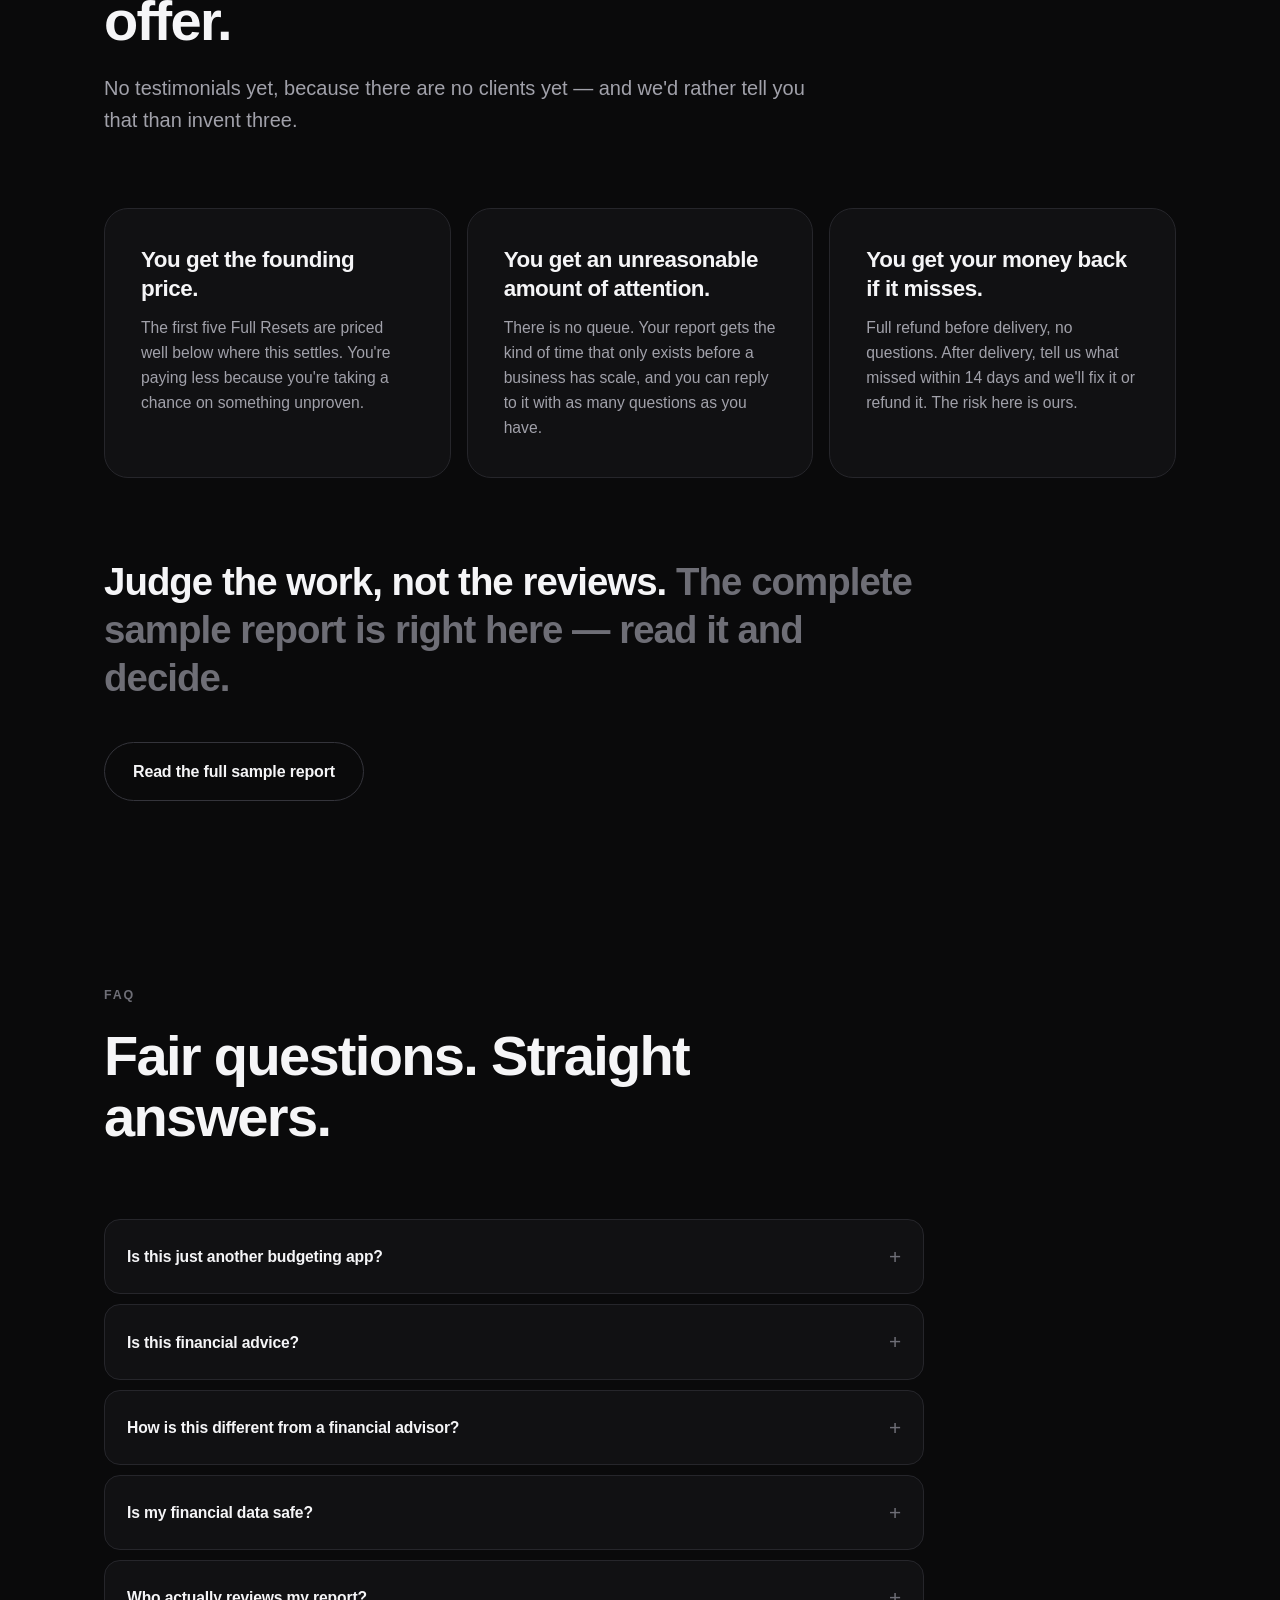
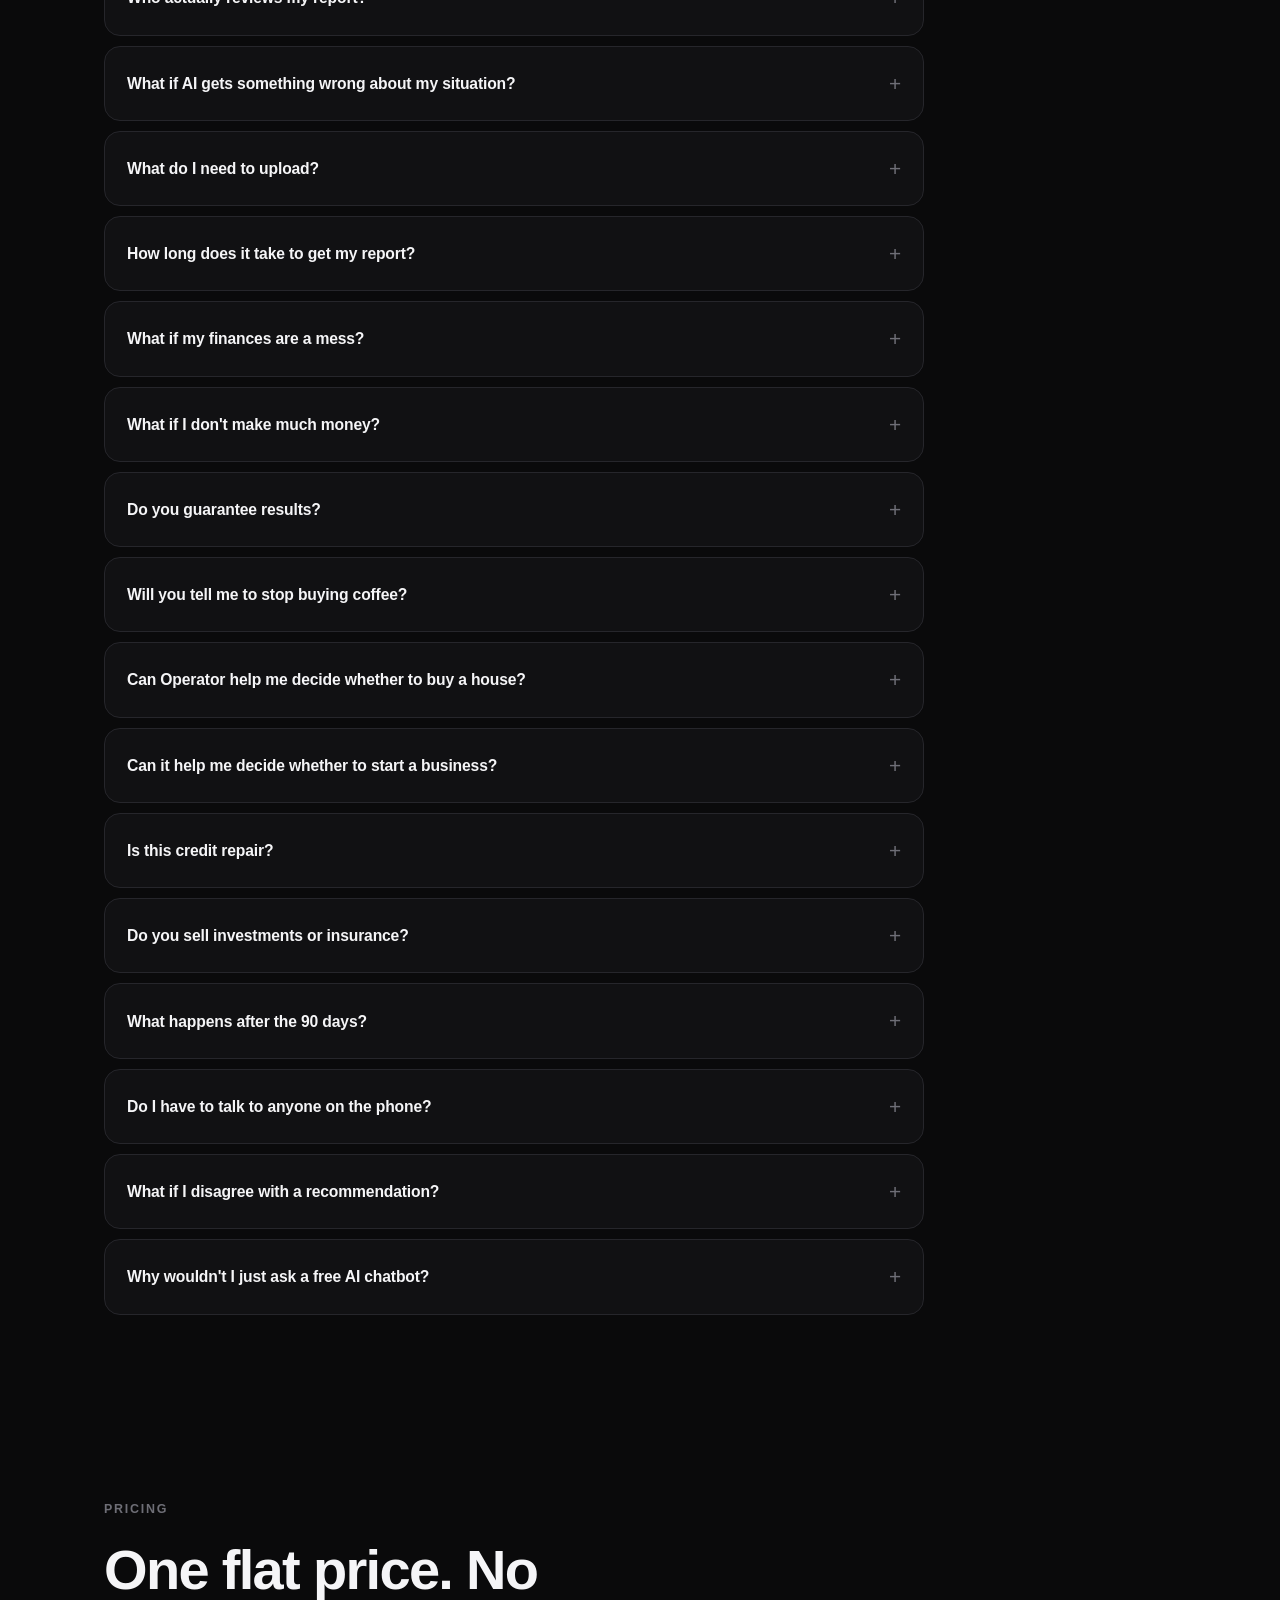
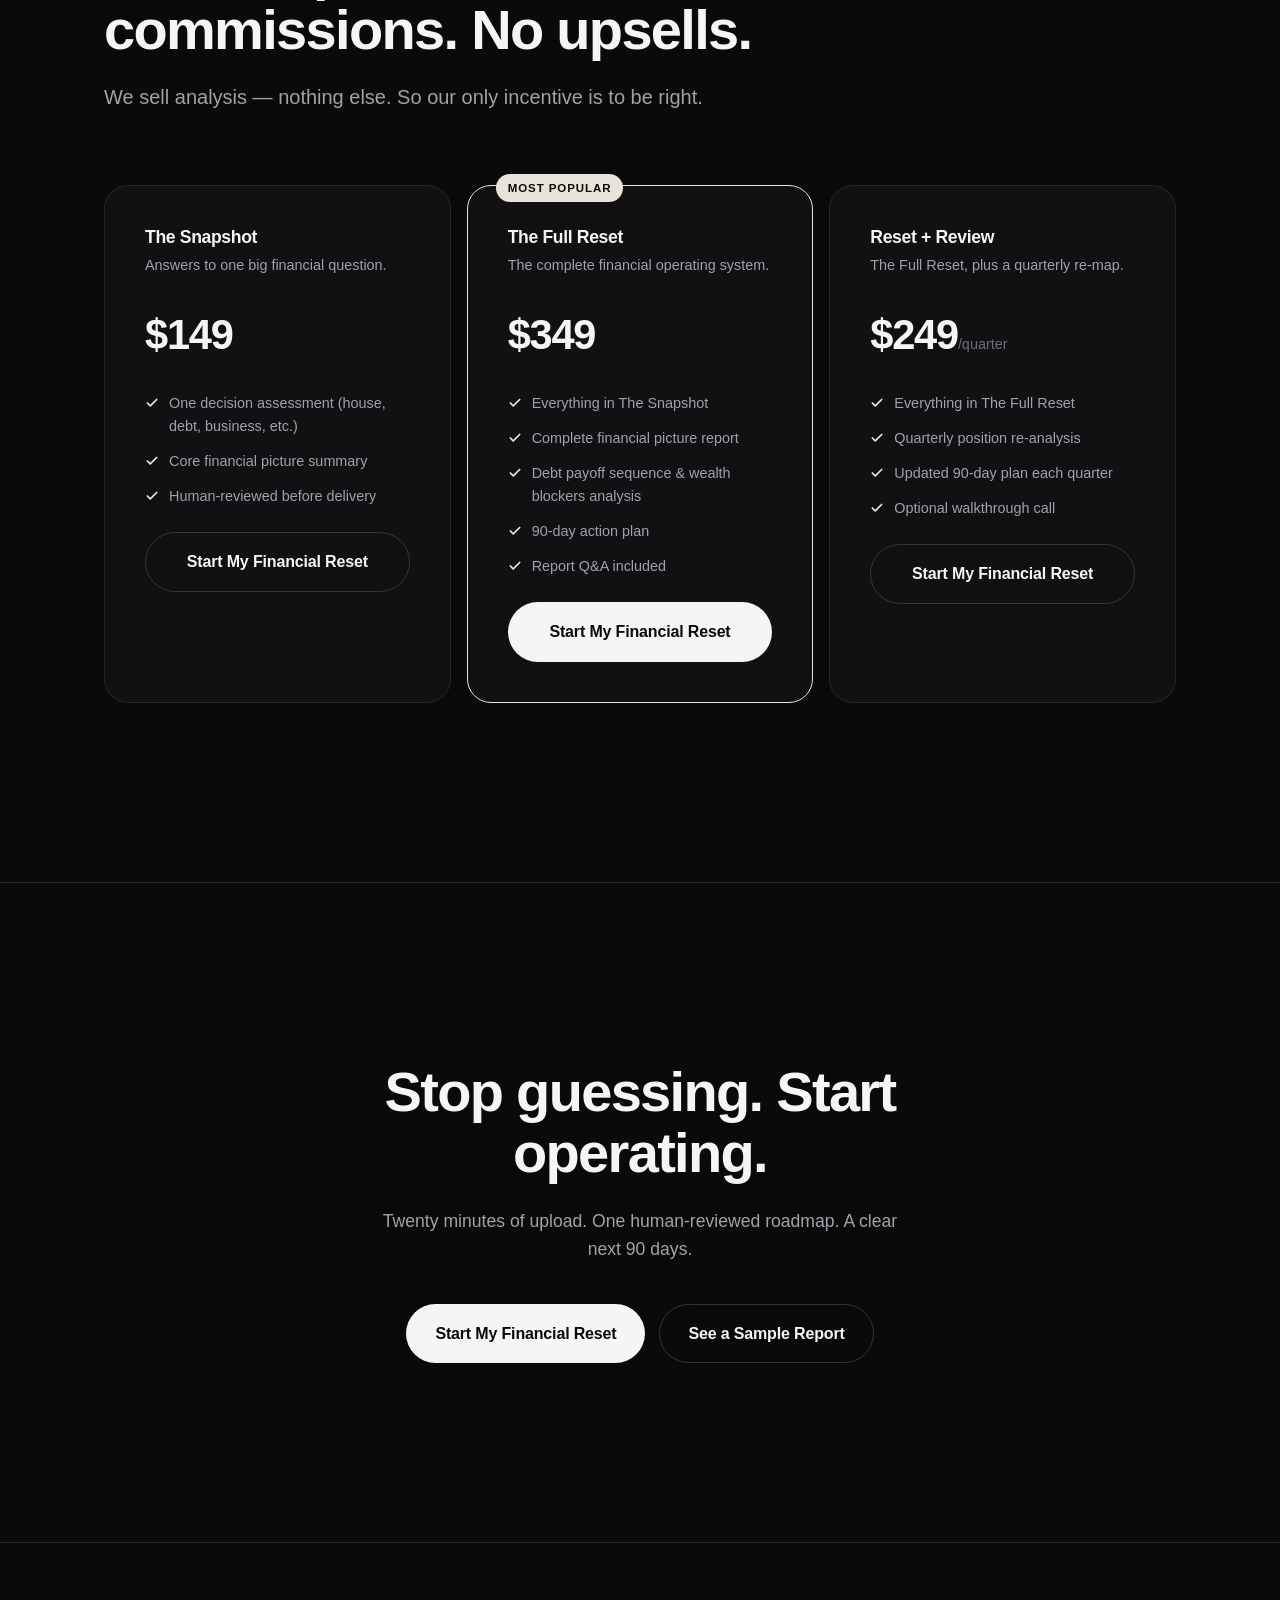
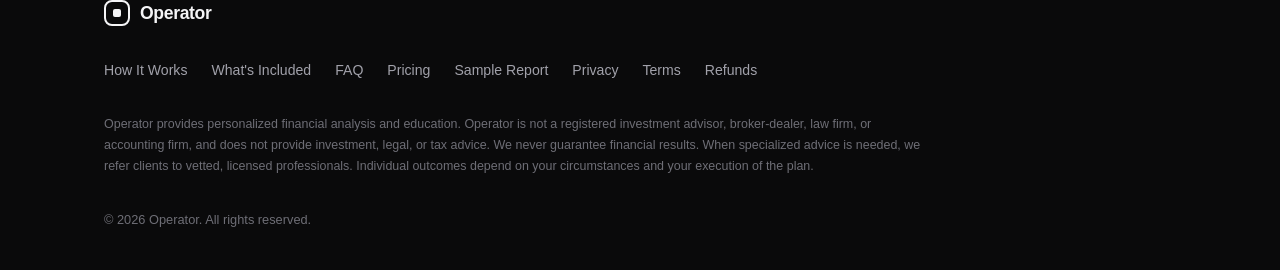
==== commit d4ed8cd8: "Replace fabricated testimonials with an honest founding-client section The testimonials section pres" ====
--- a/index.html
+++ b/index.html
@@ -665,7 +665,7 @@
 
     <div class="hero-visual" aria-label="Sample Operator roadmap preview">
       <div class="report-header">
-        <div class="report-title">Your 90-Day Roadmap<span>Prepared for J. Alvarez &middot; Reviewed &amp; approved</span></div>
+        <div class="report-title">Your 90-Day Roadmap<span>Sample roadmap &middot; Reviewed &amp; approved</span></div>
         <div style="display:flex; gap:8px;">
           <span class="tag">AI Analysis</span>
           <span class="tag reviewed">Human Reviewed ✓</span>
@@ -904,35 +904,37 @@
   </div>
 </section>
 
-<!-- ======================= TESTIMONIALS ======================= -->
-<section id="testimonials">
+<!-- ======================= FOUNDING CLIENTS ======================= -->
+<!-- This section replaced a set of invented testimonials. Do not put quotes
+     here until real clients give them to you in writing — fabricated reviews
+     are an FTC violation with civil penalties, and on a financial site they
+     are the first thing a skeptical buyer checks. Ask every one of your first
+     five clients for a quote and permission to use it; swap them in here as
+     they arrive. Real and few beats fake and many. -->
+<section id="founding">
   <div class="container">
     <div class="section-head">
-      <span class="eyebrow">Clients</span>
-      <h2>"I finally found adults."</h2>
-    </div>
-    <div class="quotes">
-      <div class="quote">
-        <p>"I make $95K and always felt like I was failing at money anyway. Operator showed me I was actually making three specific mistakes — and exactly what order to fix them in. The clarity alone was worth it."</p>
-        <div class="quote-who">
-          <span class="avatar">DM</span>
-          <div><strong>Darius M., 29</strong><span>Software engineer, Atlanta</span></div>
-        </div>
-      </div>
-      <div class="quote">
-        <p>"I'd been agonizing over buying a house for two years. My report said: not yet, here's the gap, here's the 8-month path to close it. Nobody had ever just answered the question before."</p>
-        <div class="quote-who">
-          <span class="avatar">KT</span>
-          <div><strong>Kayla T., 31</strong><span>Nurse practitioner, Phoenix</span></div>
-        </div>
-      </div>
-      <div class="quote">
-        <p>"What sold me was the human review. It doesn't read like a robot printout — it reads like someone smart actually sat with my numbers. My 90-day plan is taped above my desk."</p>
-        <div class="quote-who">
-          <span class="avatar">JR</span>
-          <div><strong>James R., 26</strong><span>Sales manager, Chicago</span></div>
-        </div>
-      </div>
+      <span class="eyebrow">Founding Clients</span>
+      <h2>We're new. That's the whole offer.</h2>
+      <p>No testimonials yet, because there are no clients yet — and we'd rather tell you that than invent three.</p>
+    </div>
+    <div class="problem-grid">
+      <div class="problem-card">
+        <h3>You get the founding price.</h3>
+        <p>The first five Full Resets are priced well below where this settles. You're paying less because you're taking a chance on something unproven.</p>
+      </div>
+      <div class="problem-card">
+        <h3>You get an unreasonable amount of attention.</h3>
+        <p>There is no queue. Your report gets the kind of time that only exists before a business has scale, and you can reply to it with as many questions as you have.</p>
+      </div>
+      <div class="problem-card">
+        <h3>You get your money back if it misses.</h3>
+        <p>Full refund before delivery, no questions. After delivery, tell us what missed within 14 days and we'll fix it or refund it. The risk here is ours.</p>
+      </div>
+    </div>
+    <p class="problem-statement">Judge the work, not the reviews. <span class="dim">The complete sample report is right here — read it and decide.</span></p>
+    <div class="hero-ctas">
+      <a href="sample-report.html" class="btn btn-secondary">Read the full sample report</a>
     </div>
   </div>
 </section>
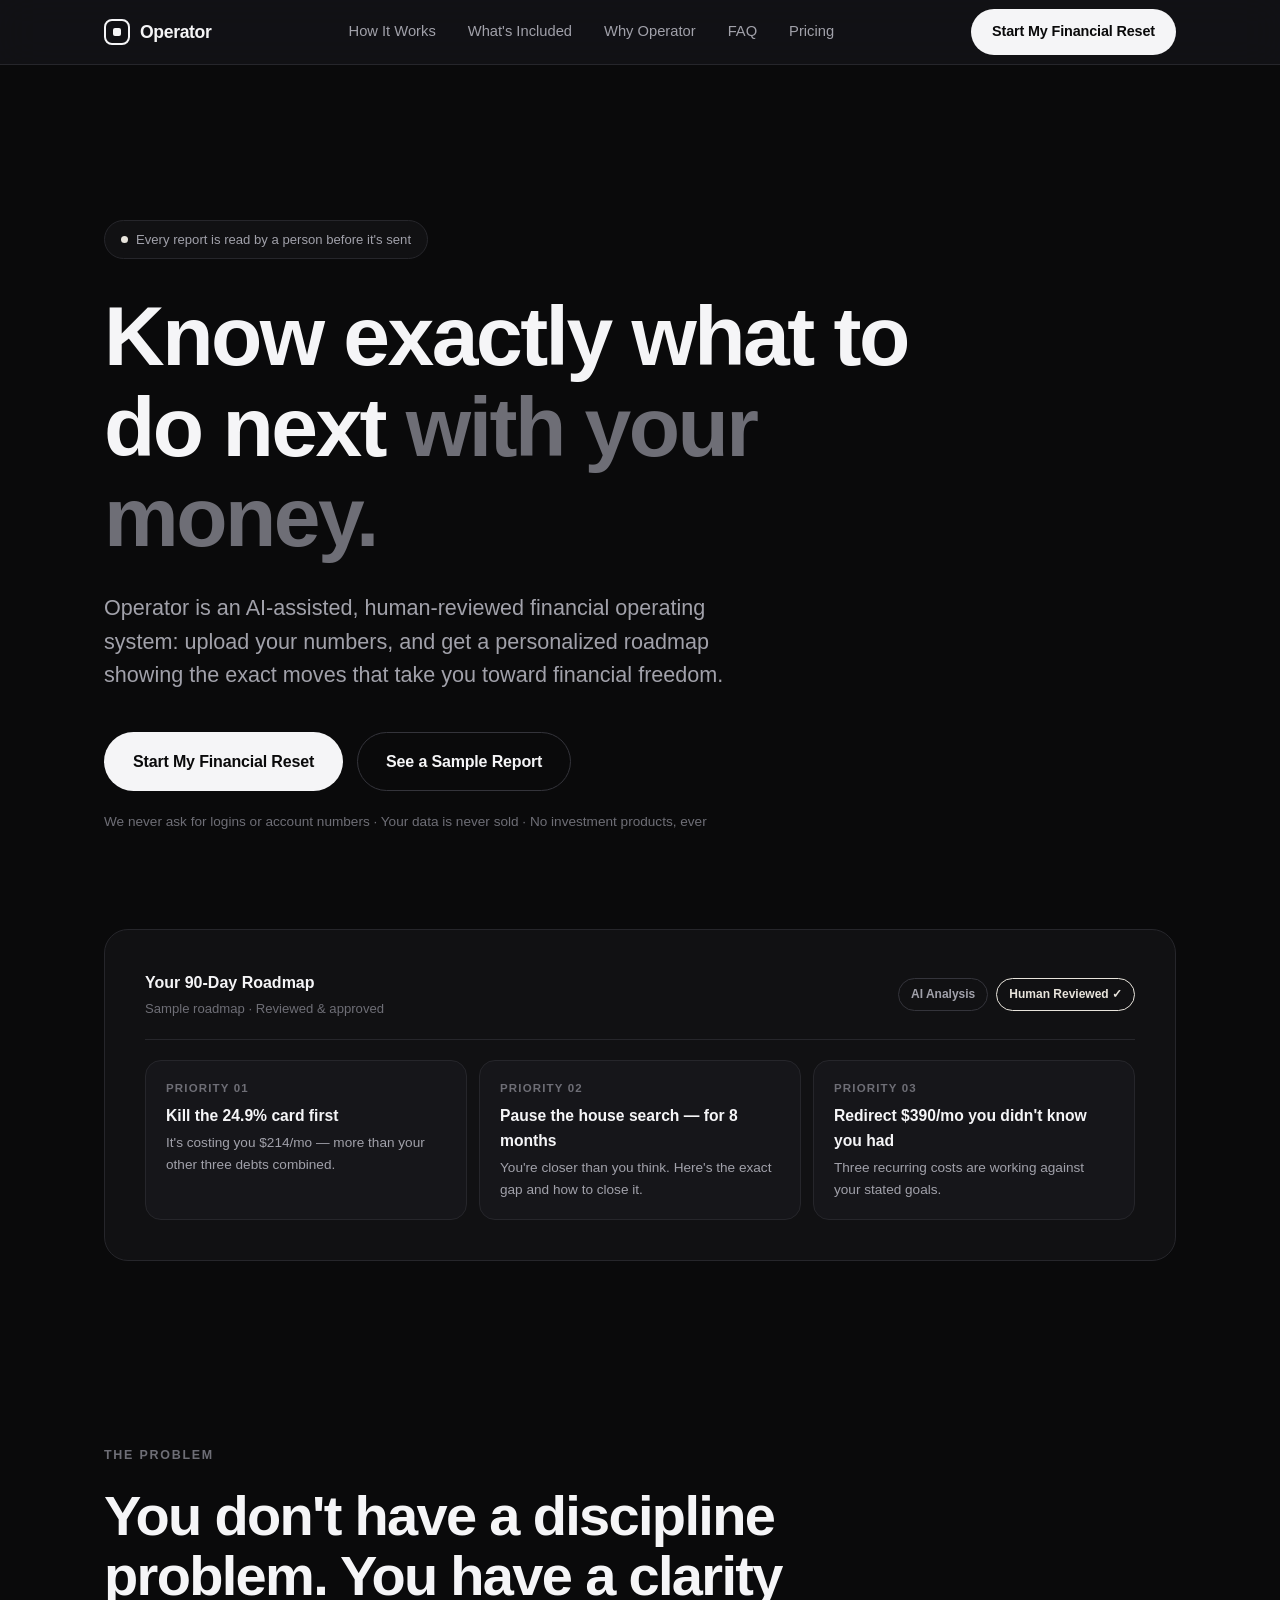
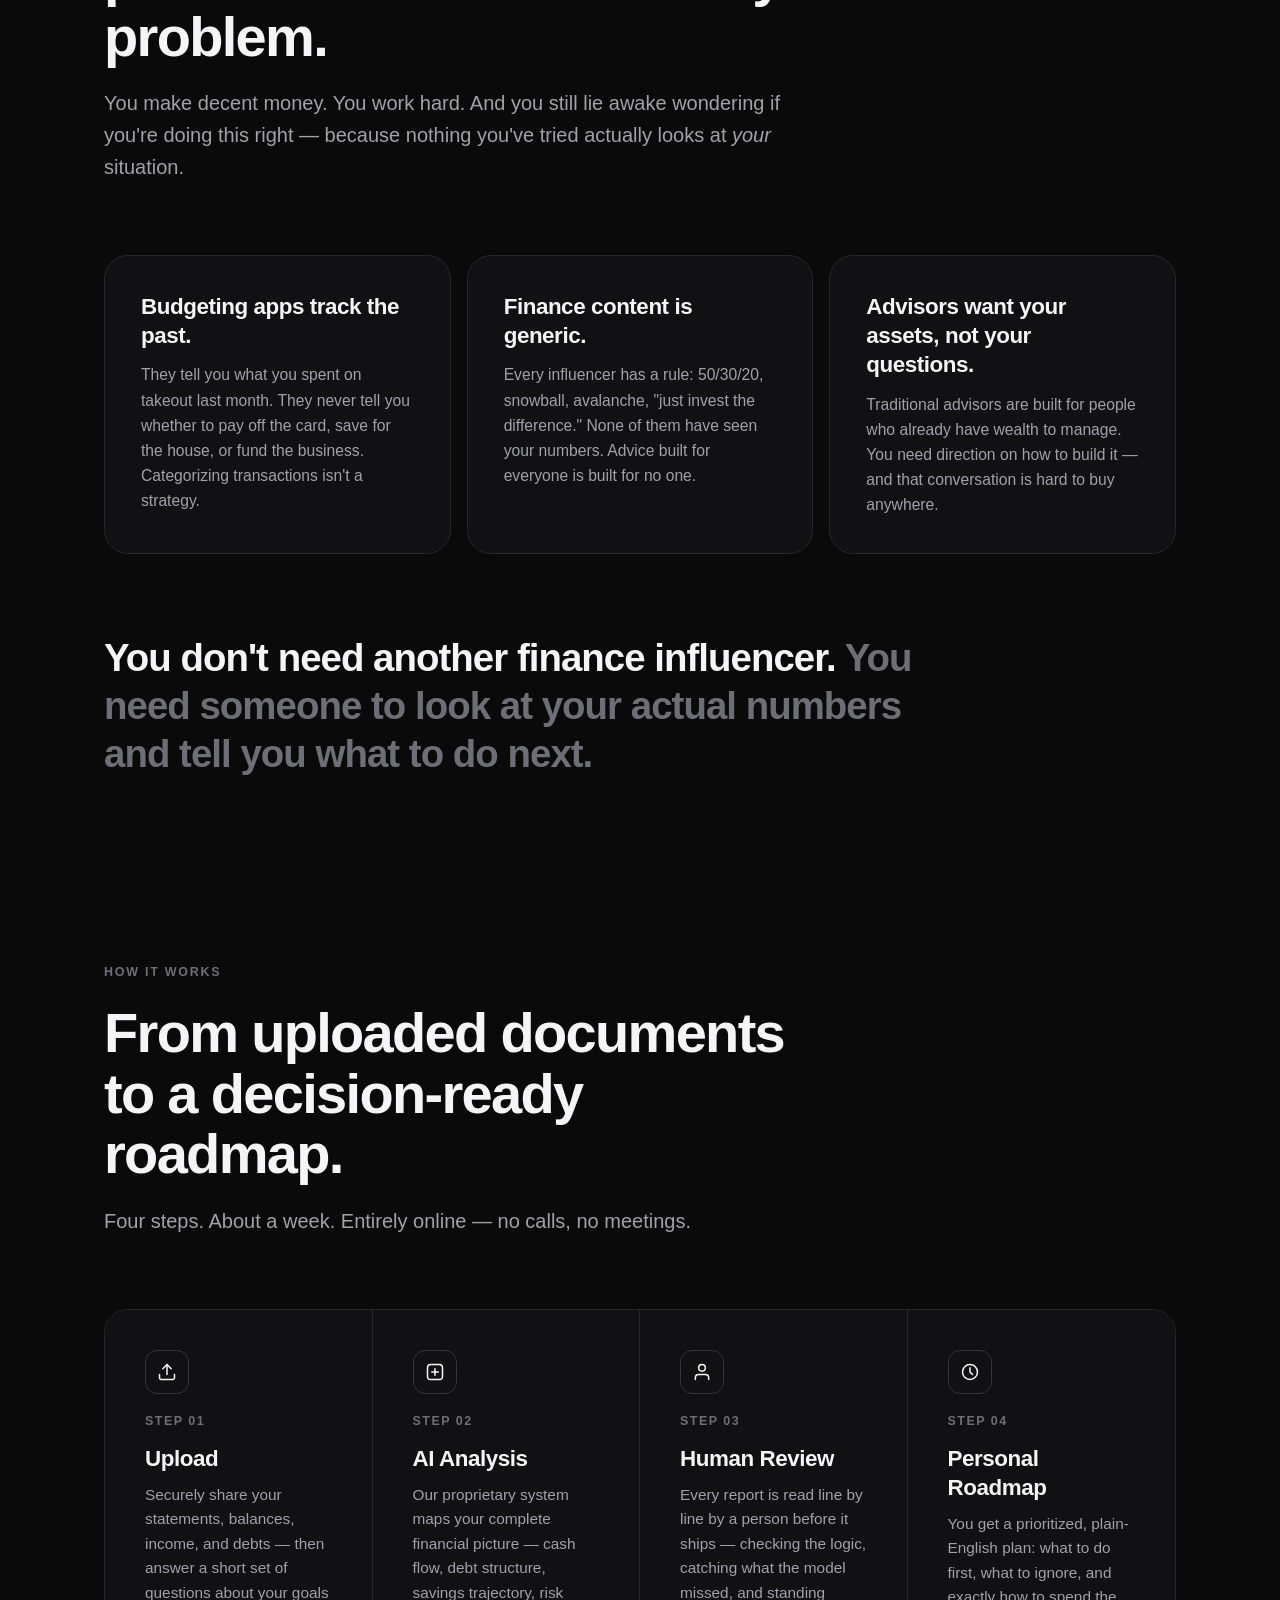
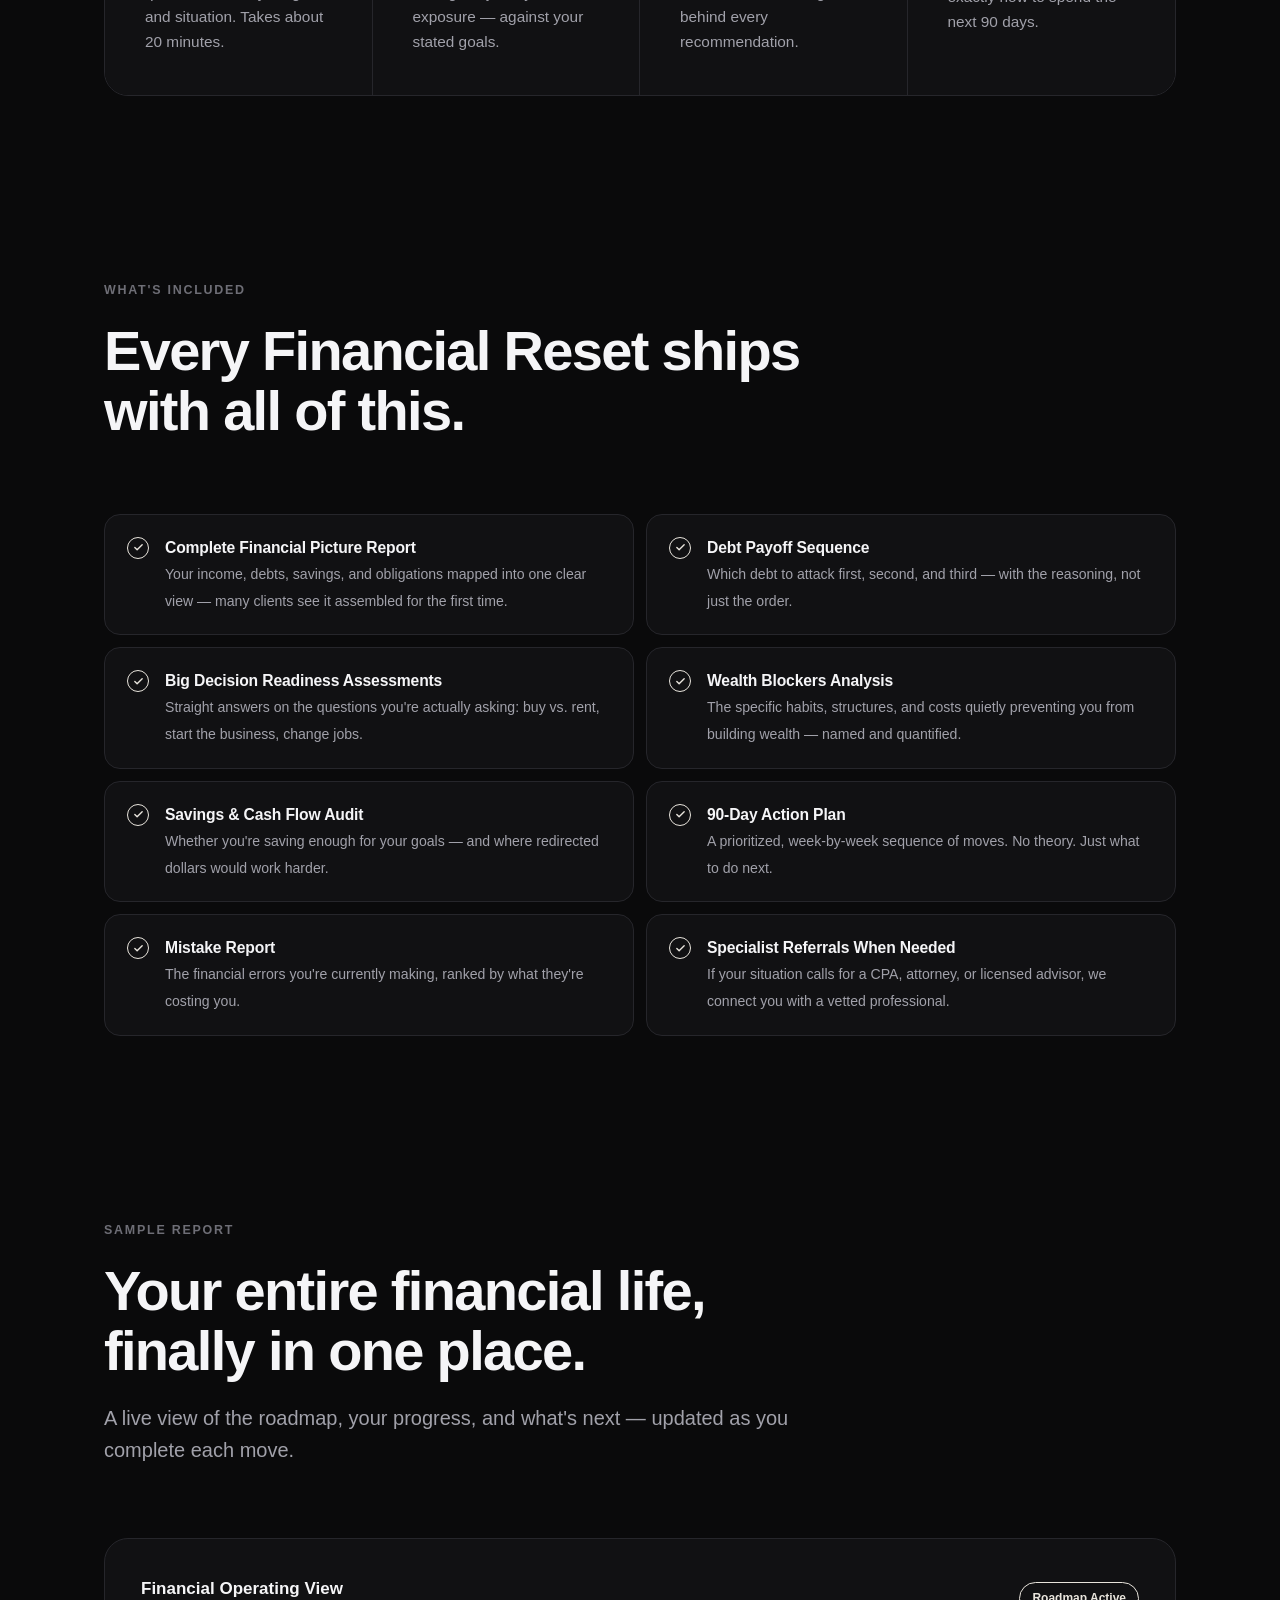
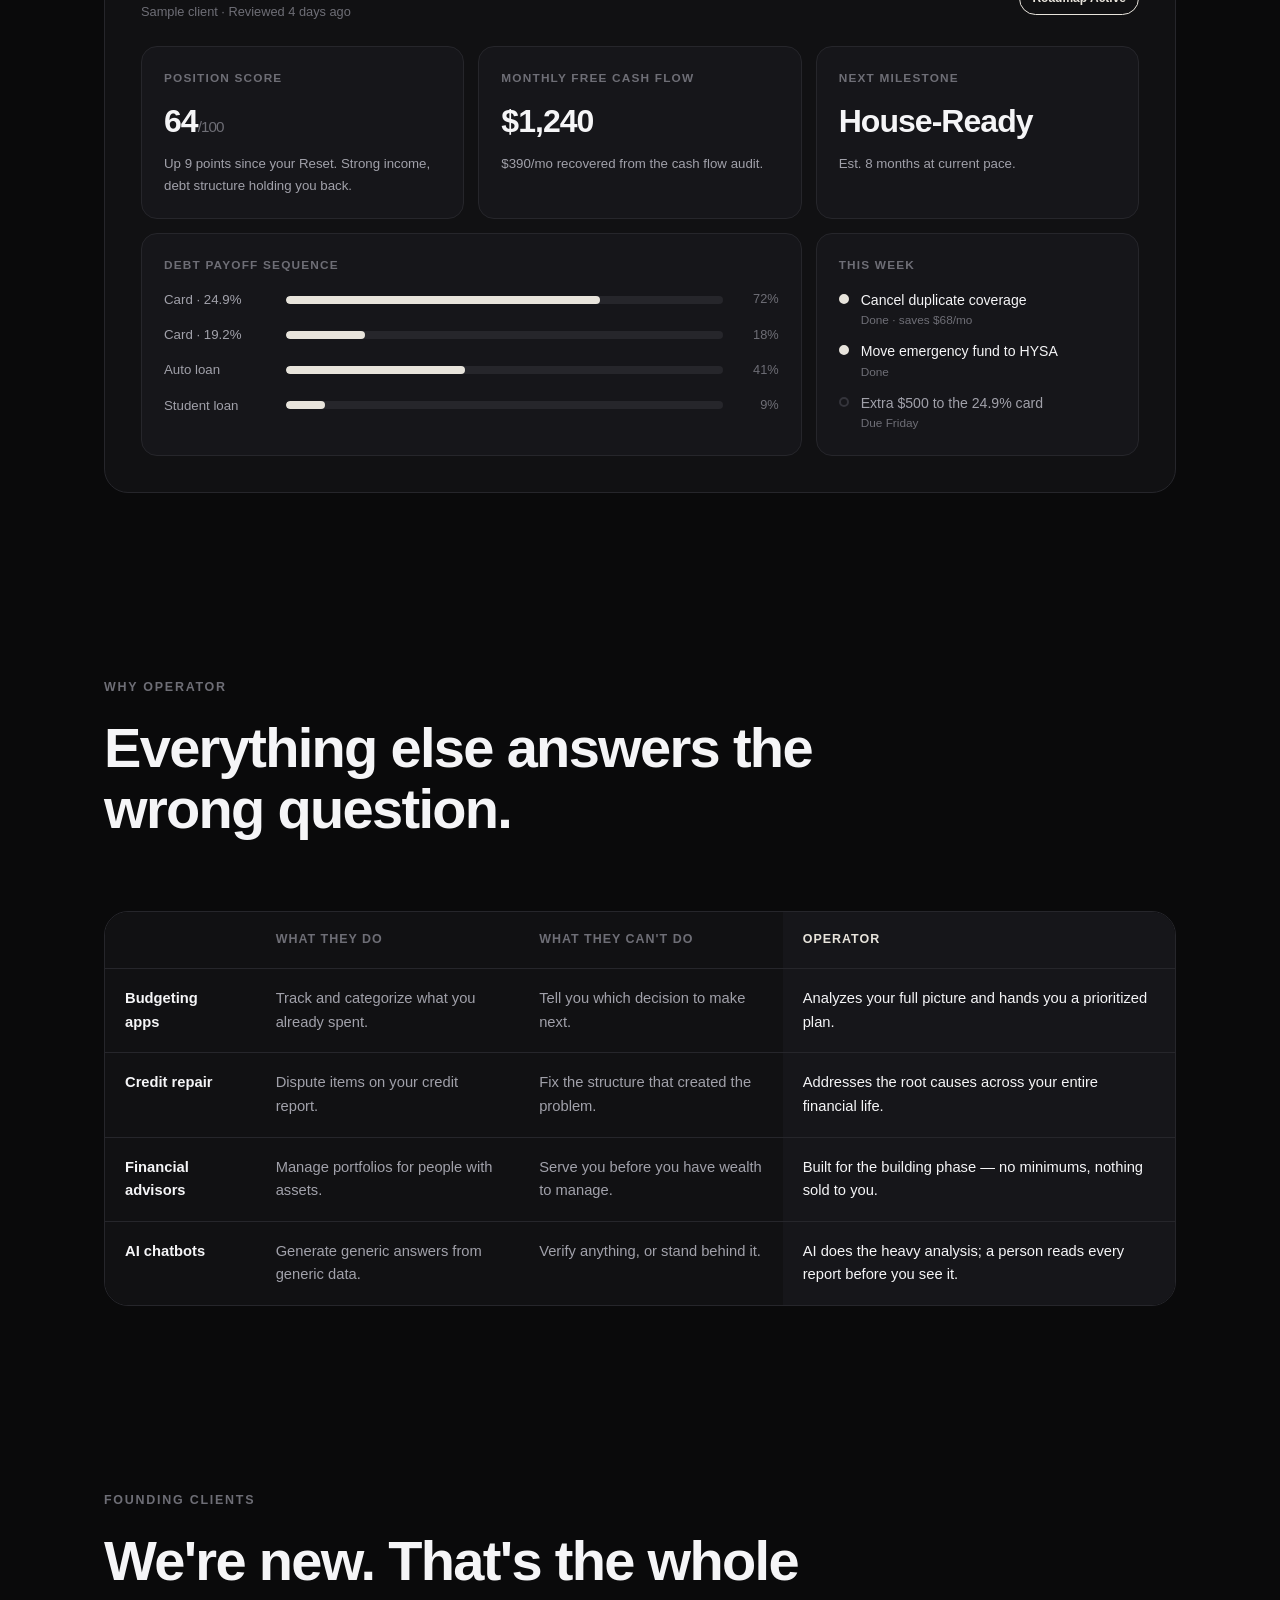
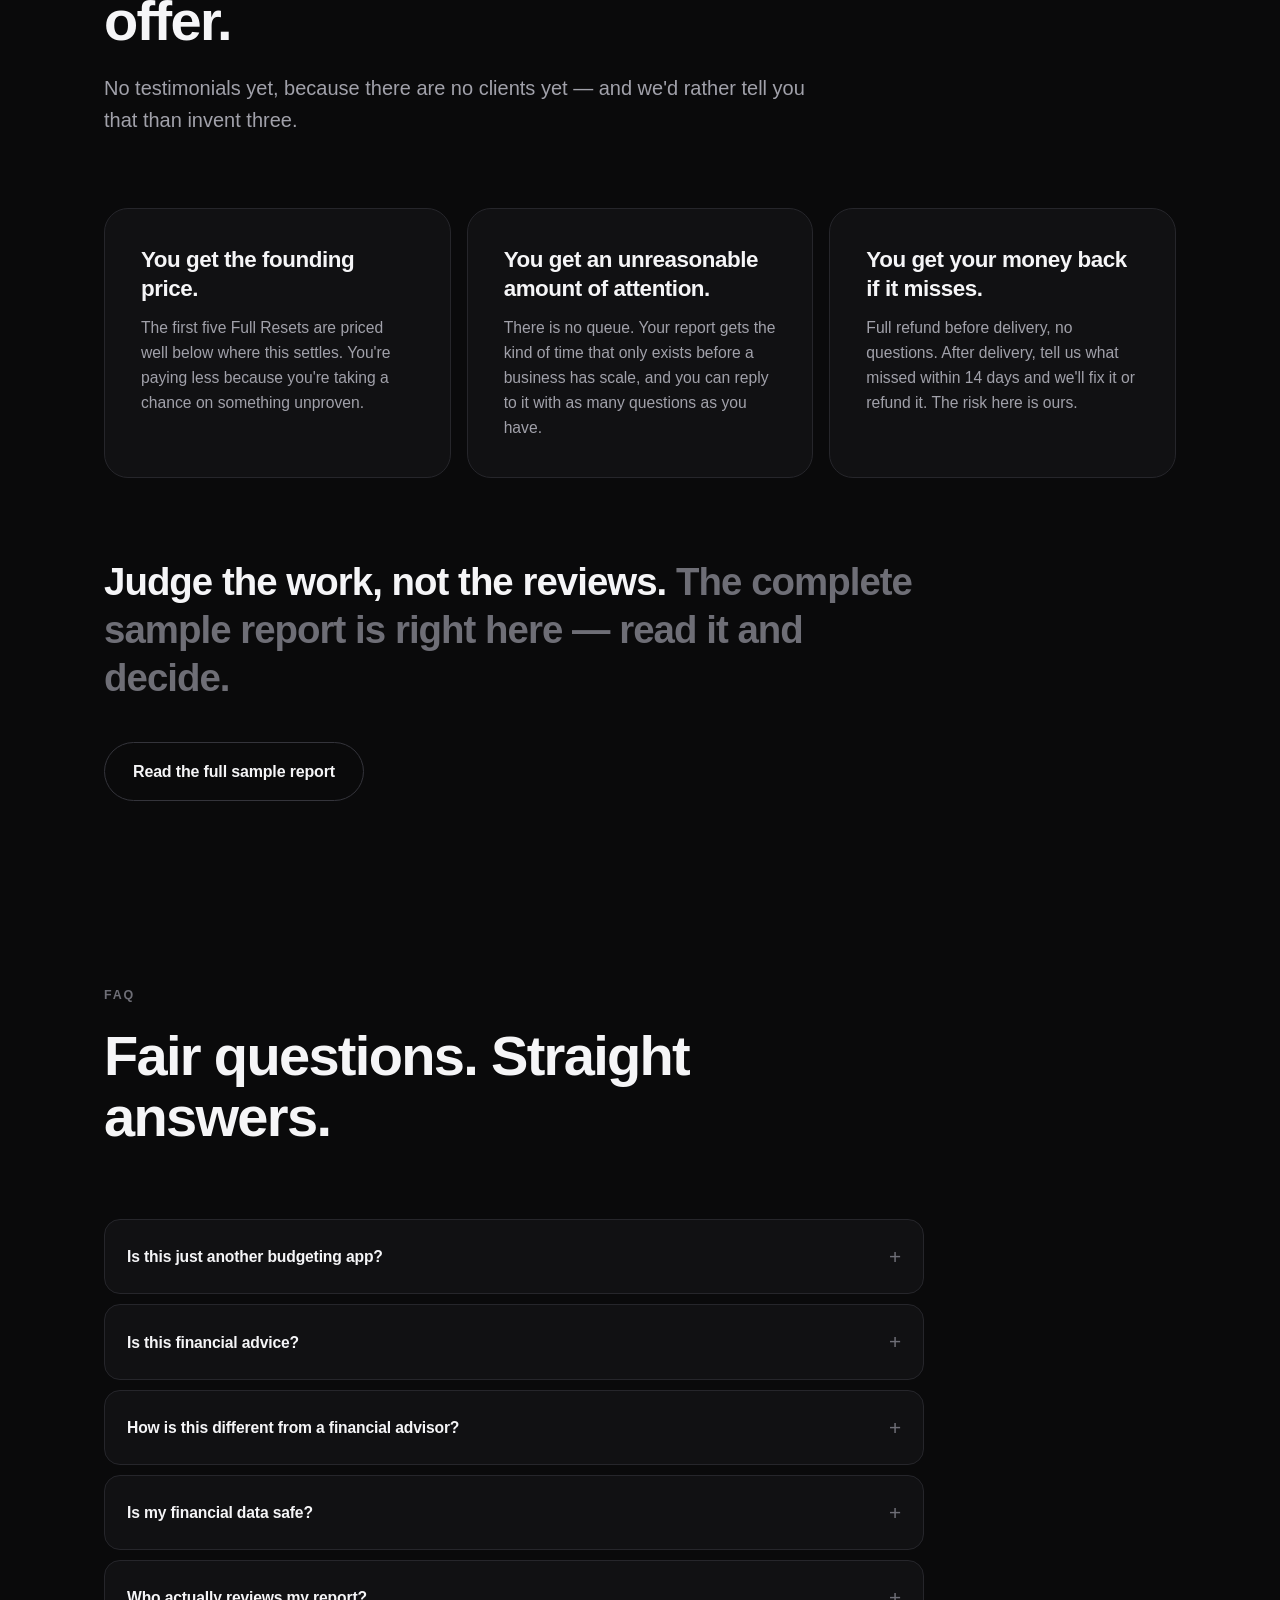
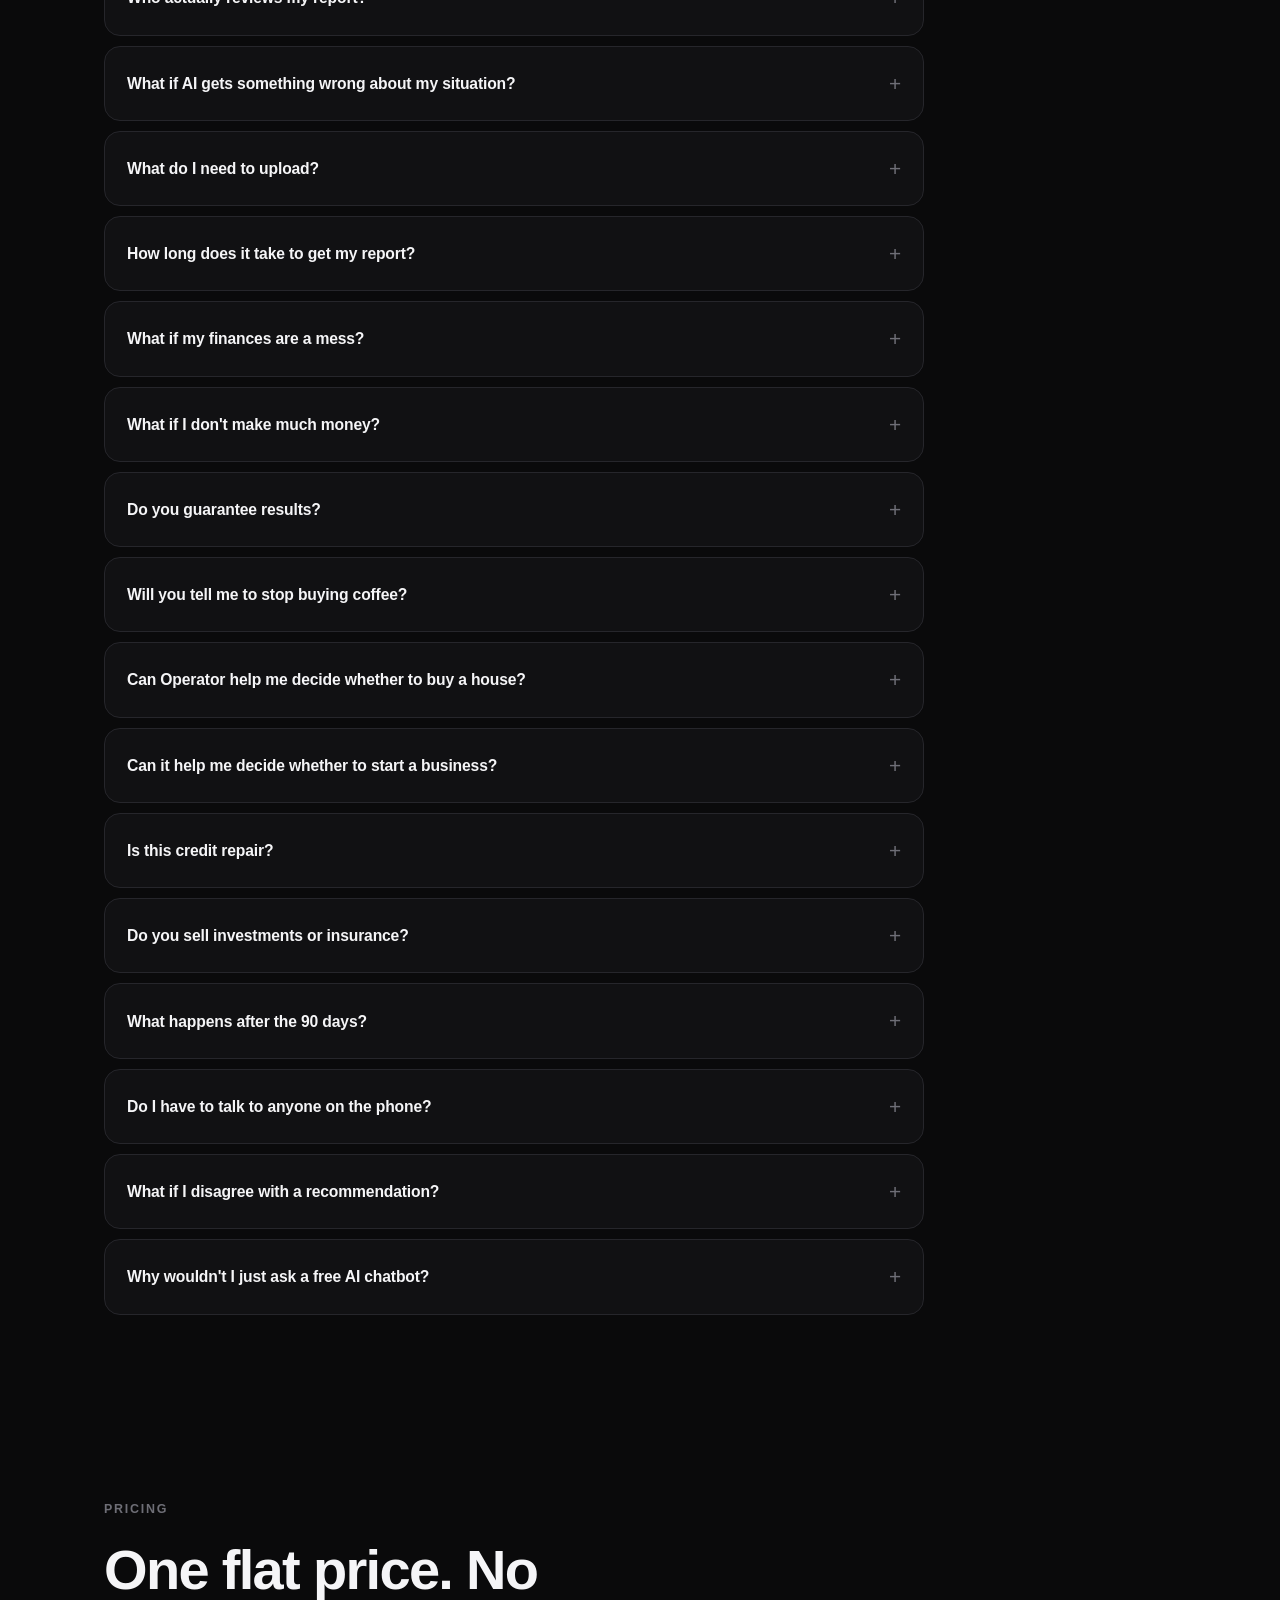
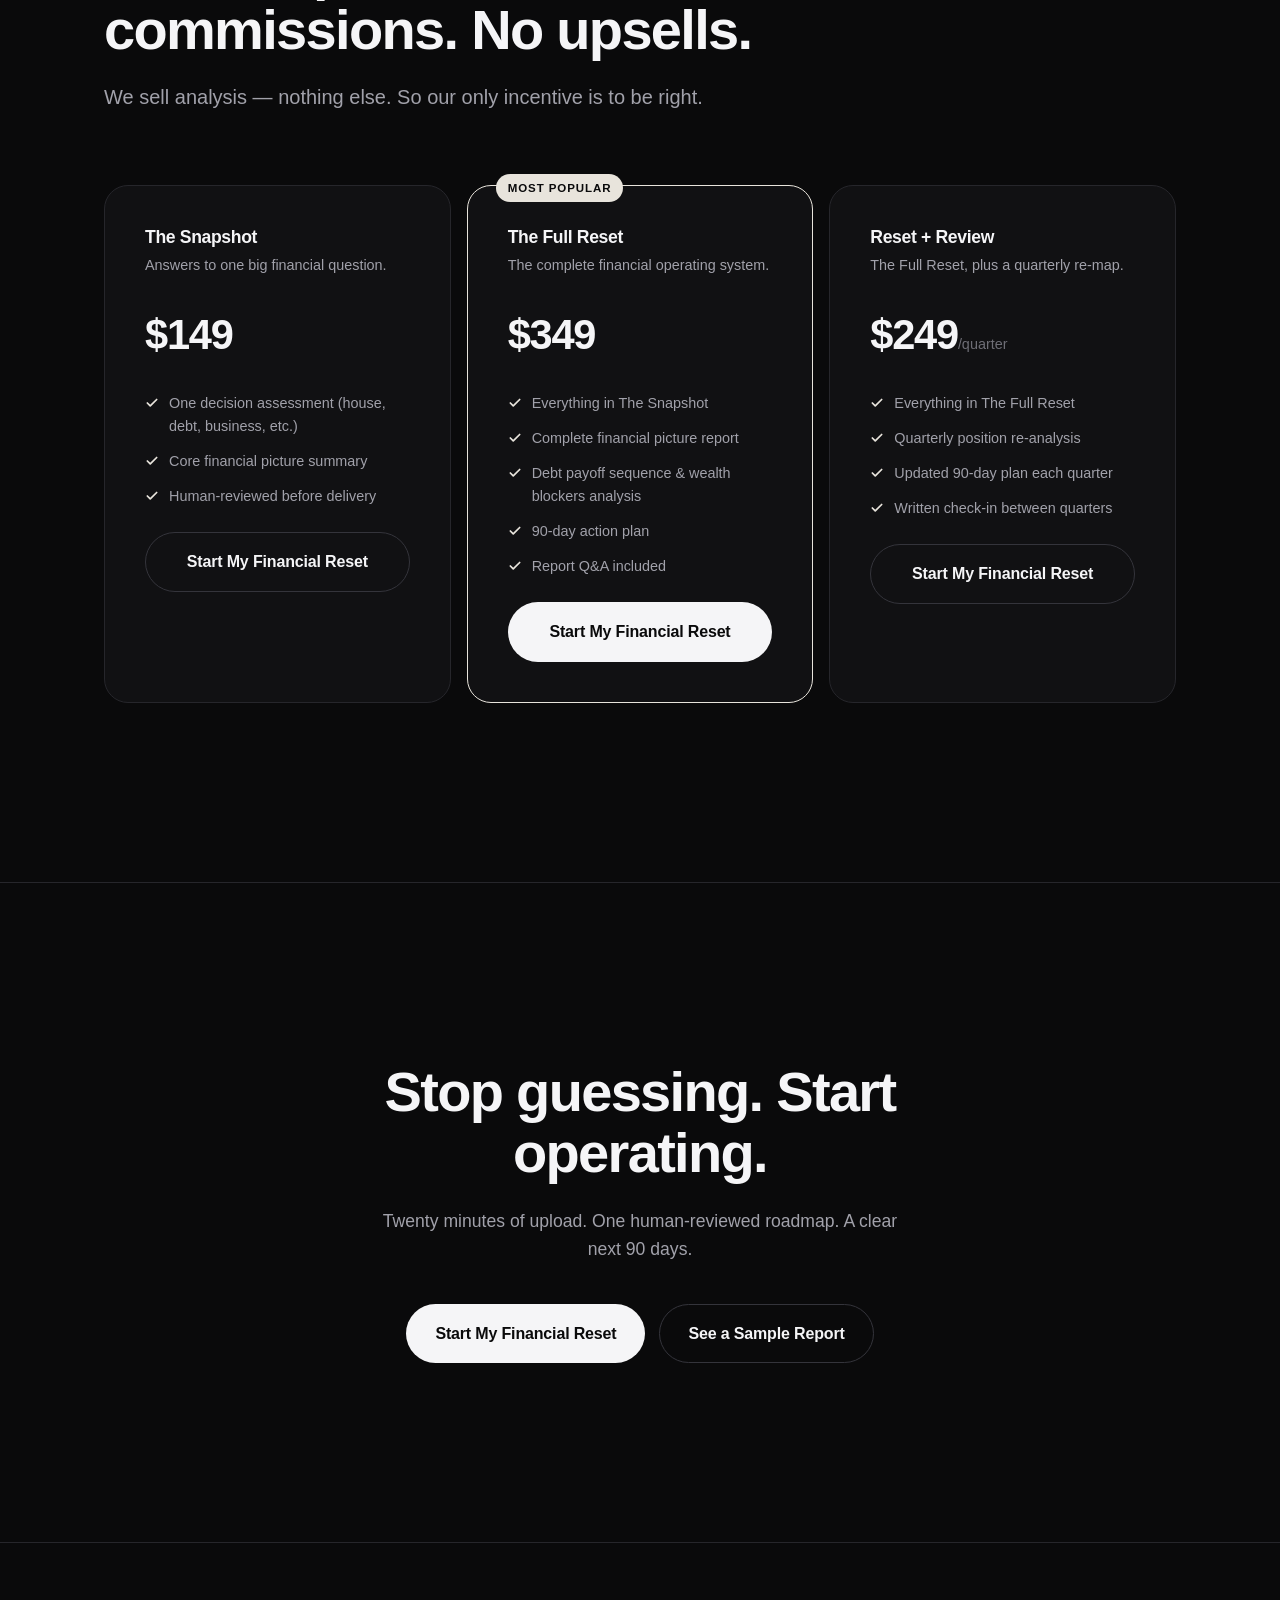
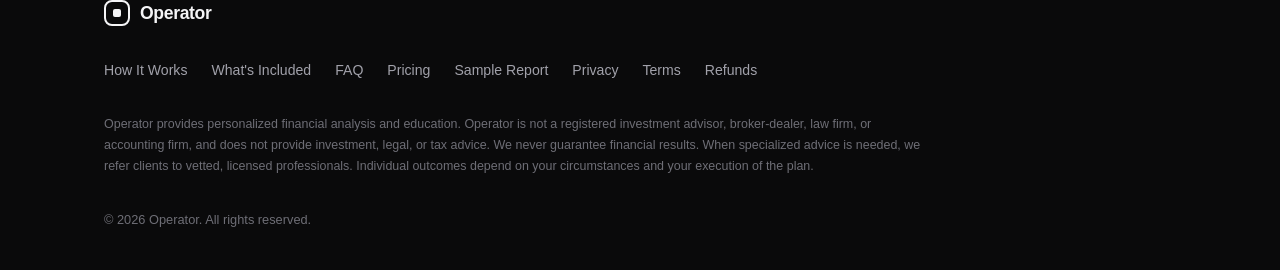
==== commit 798f7009: "Align security and review claims with reality; make the service online-only Three overstatements for" ====
--- a/index.html
+++ b/index.html
@@ -25,7 +25,7 @@
   "serviceType": "Personalized financial analysis and roadmap",
   "provider": { "@type": "Organization", "name": "Operator" },
   "areaServed": "US",
-  "description": "Securely upload your financial information. Our system analyzes your complete financial picture, a trained analyst reviews every report, and you receive a personalized roadmap for your next 90 days."
+  "description": "Share your financial information online. Our system analyzes your complete financial picture, a person reviews every report before it is sent, and you receive a personalized roadmap for your next 90 days."
 }
 </script>
 <!-- All configuration lives in config.js — one file, every page. -->
@@ -654,14 +654,14 @@
 <!-- ======================= HERO ======================= -->
 <header class="hero">
   <div class="container">
-    <div class="hero-badge"><span class="dot"></span>Every report reviewed by a trained human analyst</div>
+    <div class="hero-badge"><span class="dot"></span>Every report is read by a person before it's sent</div>
     <h1>Know exactly what to do next <span class="dim">with your money.</span></h1>
     <p class="hero-sub">Operator is an AI-assisted, human-reviewed financial operating system: upload your numbers, and get a personalized roadmap showing the exact moves that take you toward financial freedom.</p>
     <div class="hero-ctas">
       <a href="#pricing" class="btn btn-primary">Start My Financial Reset</a>
       <a href="#dashboard" class="btn btn-secondary" data-action="sample">See a Sample Report</a>
     </div>
-    <p class="hero-note">Bank-level encryption &middot; Your data is never sold &middot; No investment products, ever</p>
+    <p class="hero-note">We never ask for logins or account numbers &middot; Your data is never sold &middot; No investment products, ever</p>
 
     <div class="hero-visual" aria-label="Sample Operator roadmap preview">
       <div class="report-header">
@@ -724,7 +724,7 @@
     <div class="section-head">
       <span class="eyebrow">How It Works</span>
       <h2>From uploaded documents to a decision-ready roadmap.</h2>
-      <p>Four steps. About a week. No meetings required.</p>
+      <p>Four steps. About a week. Entirely online — no calls, no meetings.</p>
     </div>
     <div class="steps">
       <div class="step">
@@ -749,7 +749,7 @@
         </div>
         <div class="step-num">Step 03</div>
         <h3>Human Review</h3>
-        <p>A trained analyst reviews every report before it ships — checking the logic, catching what models miss, and making sure every recommendation holds up.</p>
+        <p>Every report is read line by line by a person before it ships — checking the logic, catching what the model missed, and standing behind every recommendation.</p>
       </div>
       <div class="step">
         <div class="step-icon">
@@ -896,7 +896,7 @@
             <td>AI chatbots</td>
             <td>Generate generic answers from generic data.</td>
             <td>Verify anything, or stand behind it.</td>
-            <td class="op-col">AI does the heavy analysis; a trained human reviews every report before you see it.</td>
+            <td class="op-col">AI does the heavy analysis; a person reads every report before you see it.</td>
           </tr>
         </tbody>
       </table>
@@ -950,9 +950,9 @@
       <details class="faq-item"><summary>Is this just another budgeting app?</summary><div class="faq-body">No. Budgeting apps track what you spent. Operator analyzes your complete financial picture and tells you what to do next — the decisions, the order, and the reasoning.</div></details>
       <details class="faq-item"><summary>Is this financial advice?</summary><div class="faq-body">Operator provides personalized financial analysis and education, not regulated investment advice. We don't sell investment products or manage money. When your situation calls for a licensed professional — a CPA, attorney, or fiduciary advisor — we connect you with a vetted one.</div></details>
       <details class="faq-item"><summary>How is this different from a financial advisor?</summary><div class="faq-body">Most advisors are built for people who already have assets to manage, and are compensated accordingly. Operator is built for the building phase: no asset minimums, no products to sell you, and a flat, transparent price.</div></details>
-      <details class="faq-item"><summary>Is my financial data safe?</summary><div class="faq-body">Yes. Your data is encrypted in transit and at rest with bank-level security, access is strictly limited, and we never sell your data. You can request full deletion at any time.</div></details>
-      <details class="faq-item"><summary>Who actually reviews my report?</summary><div class="faq-body">A trained financial analyst on our team reviews every report before delivery — checking the analysis, correcting anything the model got wrong, and signing off on every recommendation.</div></details>
-      <details class="faq-item"><summary>What if AI gets something wrong about my situation?</summary><div class="faq-body">That's exactly why the human review exists. Nothing reaches you without an analyst verifying it against your actual documents and stated goals.</div></details>
+      <details class="faq-item"><summary>Is my financial data safe?</summary><div class="faq-body">Safer than most, because of what we don't collect. We never ask for logins, passwords, account numbers, or your SSN — so nothing we hold could be used to access or move your money. What you do send travels over an encrypted connection, is never sold or shared with advertisers, and is deleted whenever you ask.</div></details>
+      <details class="faq-item"><summary>Who actually reviews my report?</summary><div class="faq-body">A person — every time. Operator is a small independent practice, not a call center: the same person who builds your analysis reads it line by line before it's sent and is accountable for what's in it. No report is machine-generated and delivered unread.</div></details>
+      <details class="faq-item"><summary>What if AI gets something wrong about my situation?</summary><div class="faq-body">That's exactly why the human review exists. Nothing reaches you without a person checking it against what you actually sent and the goals you actually stated. If something in your intake doesn't add up, we email you instead of guessing.</div></details>
       <details class="faq-item"><summary>What do I need to upload?</summary><div class="faq-body">Typically: recent bank and card statements, debt balances and rates, income information, and any savings or retirement balances. The intake takes about 20 minutes, and we guide you through every step.</div></details>
       <details class="faq-item"><summary>How long does it take to get my report?</summary><div class="faq-body">Most reports are delivered within 5–7 business days of completing your intake.</div></details>
       <details class="faq-item"><summary>What if my finances are a mess?</summary><div class="faq-body">That's who this is for. Messy is not a disqualifier — it's the starting point. The bigger the tangle, the more valuable the map.</div></details>
@@ -964,9 +964,9 @@
       <details class="faq-item"><summary>Is this credit repair?</summary><div class="faq-body">No. We don't dispute items on your credit report. We address the underlying structure — debt, cash flow, habits — that determines your financial health, credit included.</div></details>
       <details class="faq-item"><summary>Do you sell investments or insurance?</summary><div class="faq-body">Never. We have no products, no commissions, and no incentive to steer you anywhere. You pay for analysis, and analysis is all we sell.</div></details>
       <details class="faq-item"><summary>What happens after the 90 days?</summary><div class="faq-body">Many clients run a follow-up Reset to re-map their position and set the next 90 days. Others take the roadmap and run. Both are wins.</div></details>
-      <details class="faq-item"><summary>Do I have to talk to anyone on the phone?</summary><div class="faq-body">No. The entire process is async — upload, answer questions, receive your report. Plans that include a walkthrough call make it optional.</div></details>
+      <details class="faq-item"><summary>Do I have to talk to anyone on the phone?</summary><div class="faq-body">No — and you can't, even if you wanted to. Everything is online, start to finish: you fill out the intake, your report arrives by email, and any questions you have after are answered in writing. Nothing to schedule, no meeting to sit through.</div></details>
       <details class="faq-item"><summary>What if I disagree with a recommendation?</summary><div class="faq-body">Every recommendation comes with its reasoning, so you can pressure-test it. You can also submit questions about your report and get a reviewed response.</div></details>
-      <details class="faq-item"><summary>Why wouldn't I just ask a free AI chatbot?</summary><div class="faq-body">You can — and it will give you a confident, generic answer without ever verifying your numbers. Operator's analysis is built from your actual documents and reviewed by a trained human who is accountable for what ships.</div></details>
+      <details class="faq-item"><summary>Why wouldn't I just ask a free AI chatbot?</summary><div class="faq-body">You can — and it will give you a confident, generic answer without ever verifying your numbers. Operator's analysis is built from your actual documents and reviewed by a person who is accountable for what ships.</div></details>
     </div>
   </div>
 </section>
@@ -1019,7 +1019,7 @@
           <div><svg viewBox="0 0 24 24" fill="none" stroke="currentColor" stroke-width="3" stroke-linecap="round" stroke-linejoin="round"><polyline points="20 6 9 17 4 12"/></svg>Everything in The Full Reset</div>
           <div><svg viewBox="0 0 24 24" fill="none" stroke="currentColor" stroke-width="3" stroke-linecap="round" stroke-linejoin="round"><polyline points="20 6 9 17 4 12"/></svg>Quarterly position re-analysis</div>
           <div><svg viewBox="0 0 24 24" fill="none" stroke="currentColor" stroke-width="3" stroke-linecap="round" stroke-linejoin="round"><polyline points="20 6 9 17 4 12"/></svg>Updated 90-day plan each quarter</div>
-          <div><svg viewBox="0 0 24 24" fill="none" stroke="currentColor" stroke-width="3" stroke-linecap="round" stroke-linejoin="round"><polyline points="20 6 9 17 4 12"/></svg>Optional walkthrough call</div>
+          <div><svg viewBox="0 0 24 24" fill="none" stroke="currentColor" stroke-width="3" stroke-linecap="round" stroke-linejoin="round"><polyline points="20 6 9 17 4 12"/></svg>Written check-in between quarters</div>
         </div>
         <a href="#" class="btn btn-secondary" data-checkout="resetReview">Start My Financial Reset</a>
       </div>
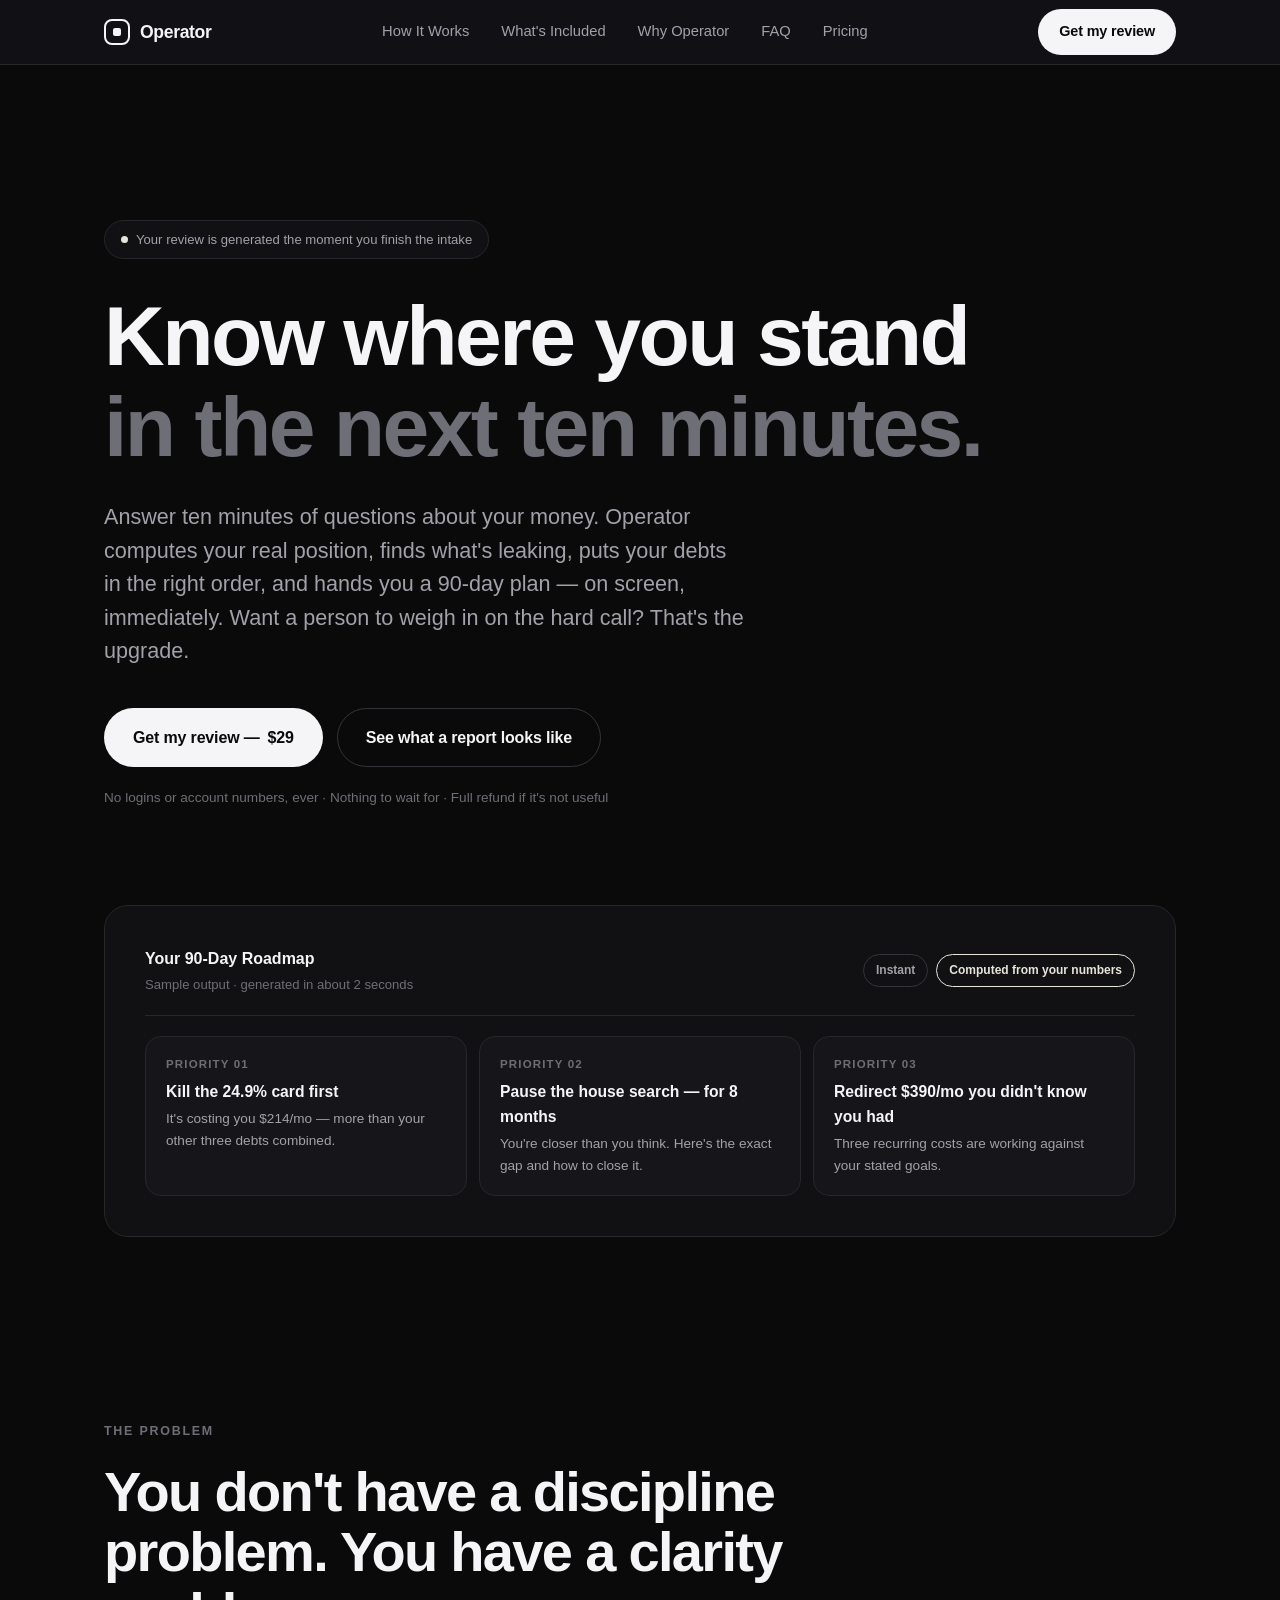
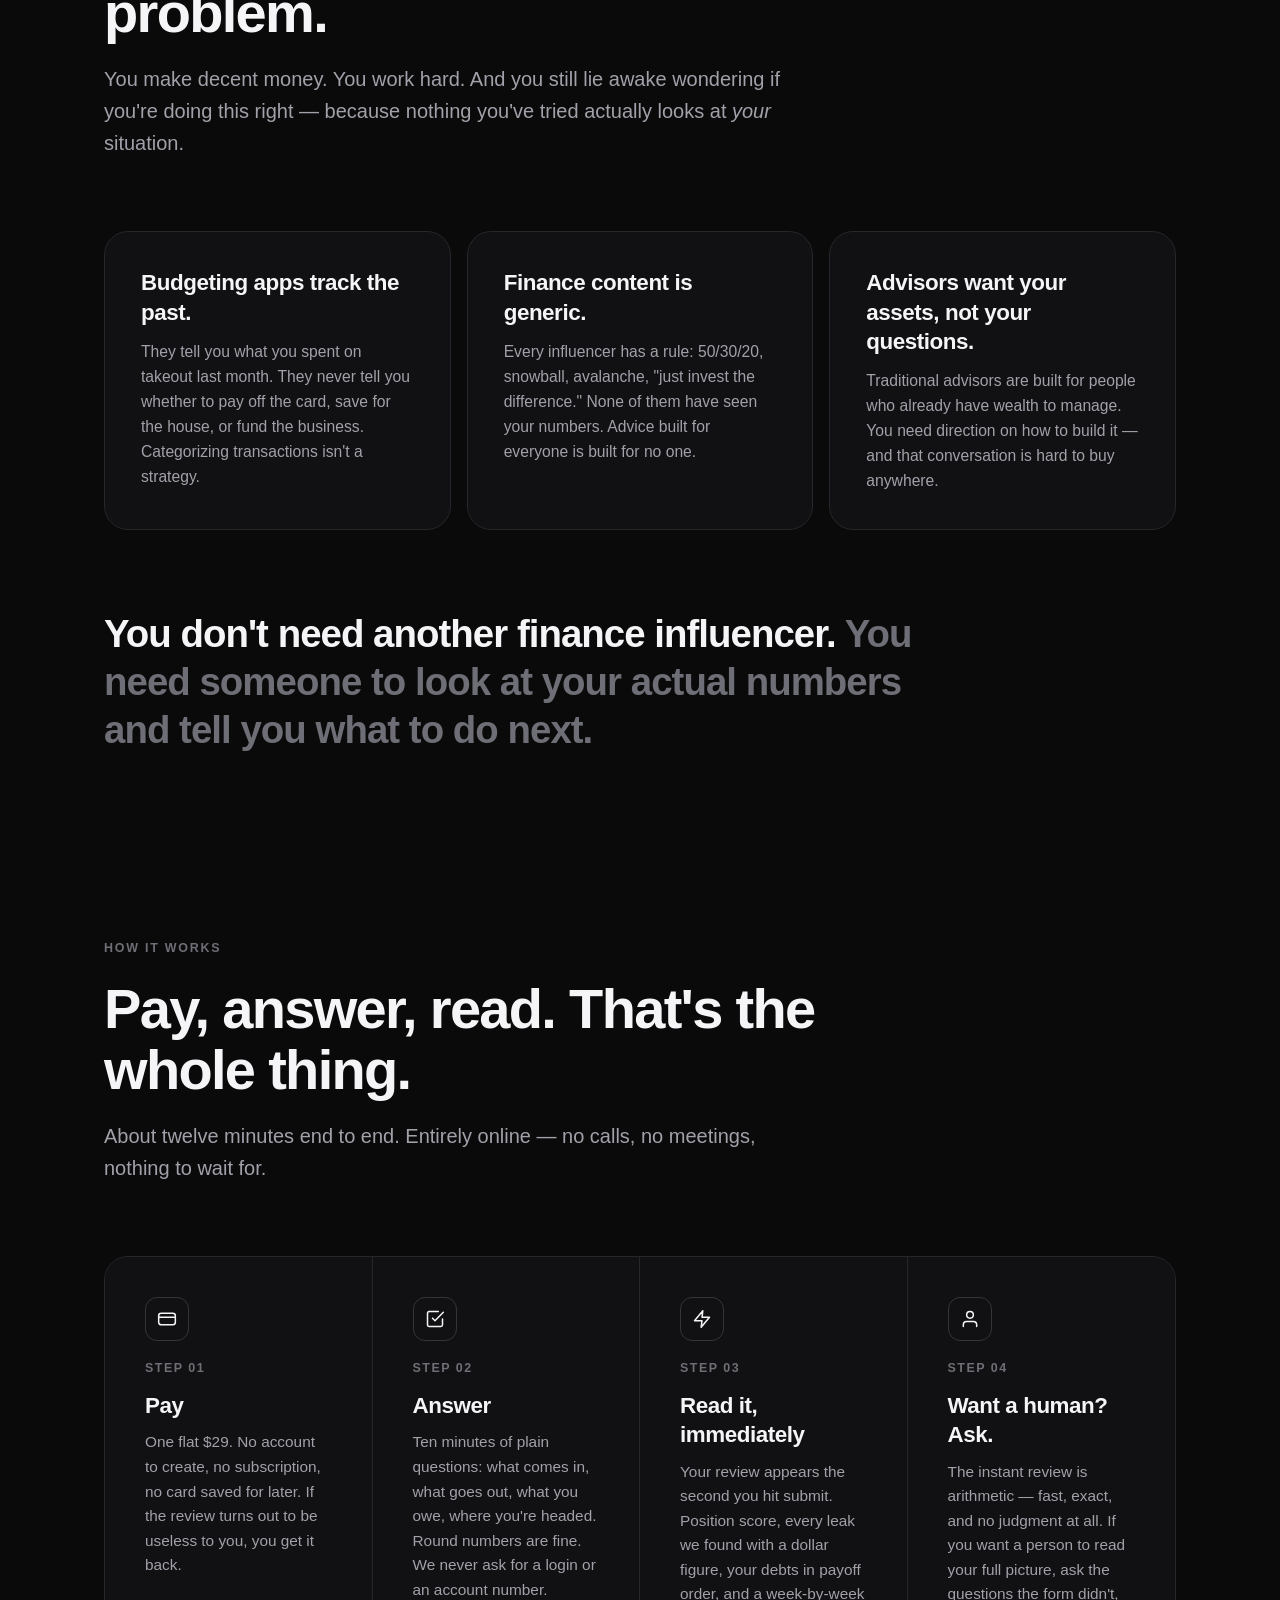
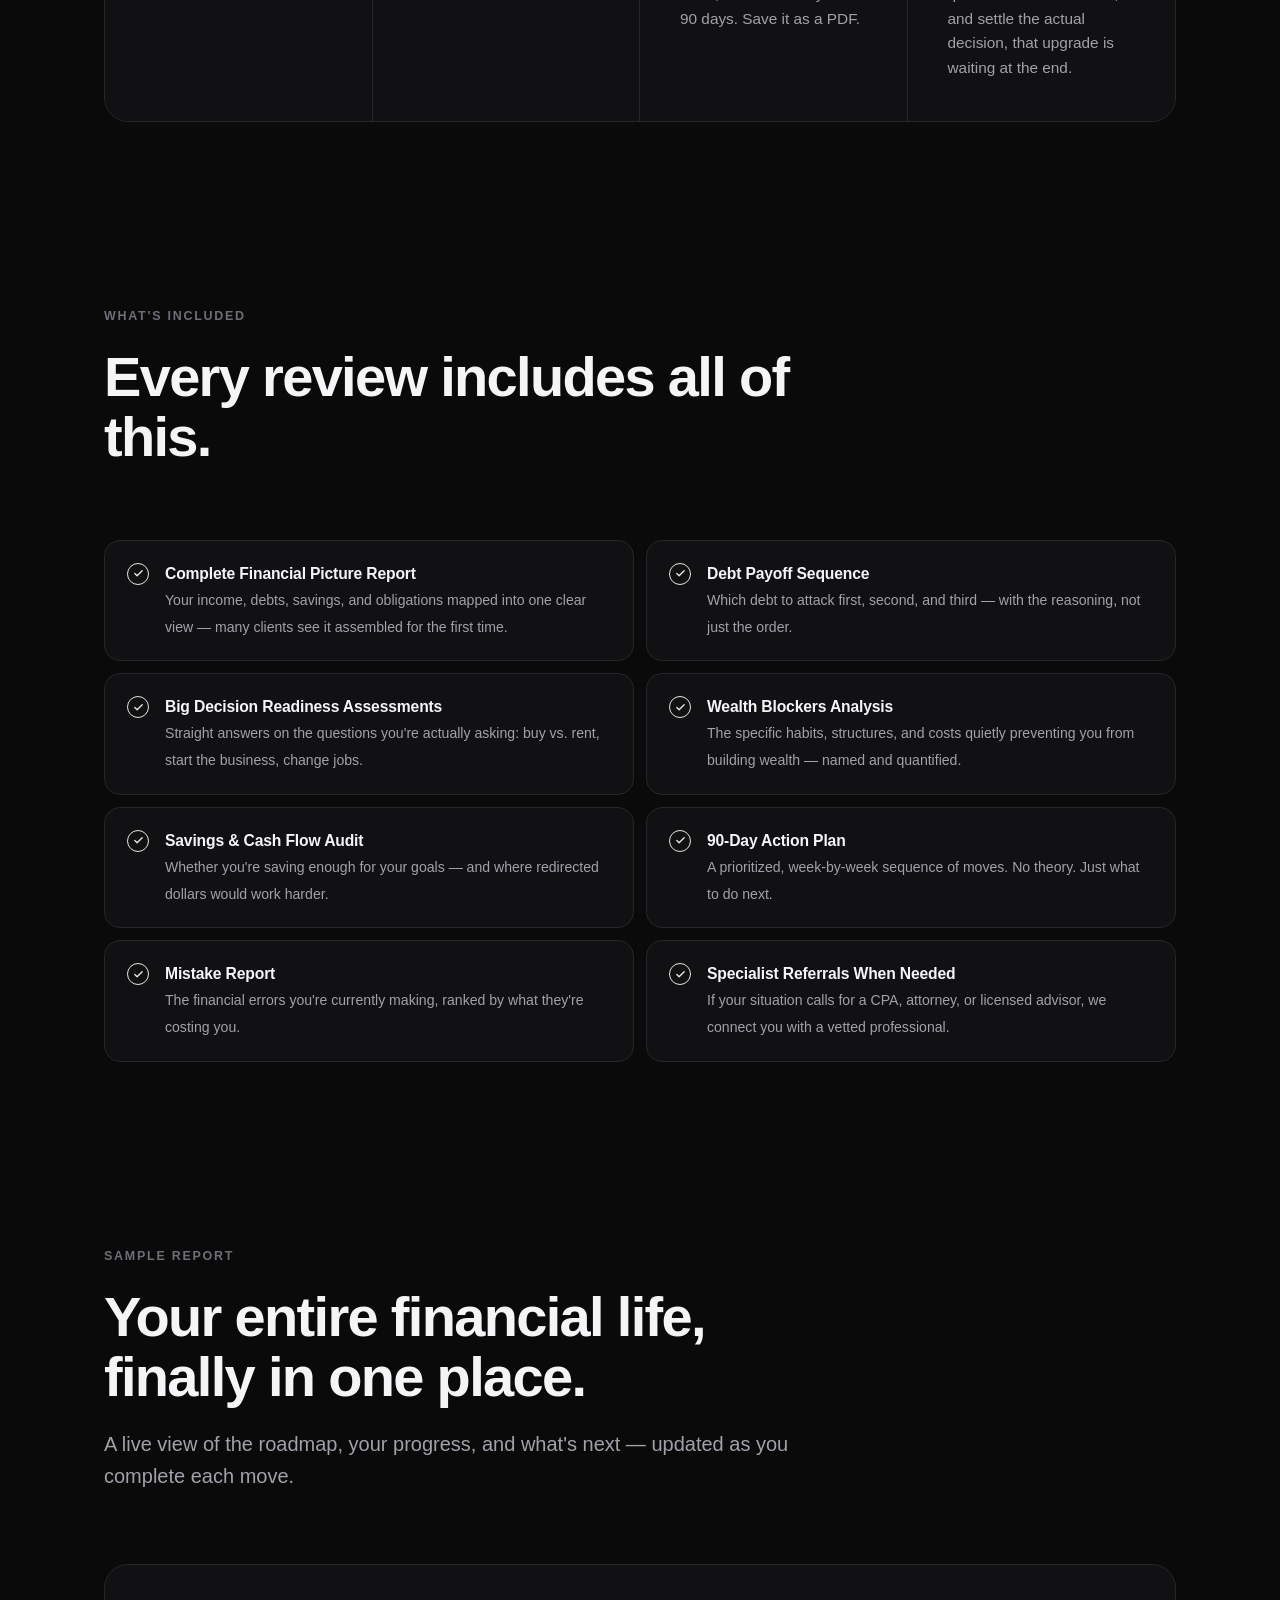
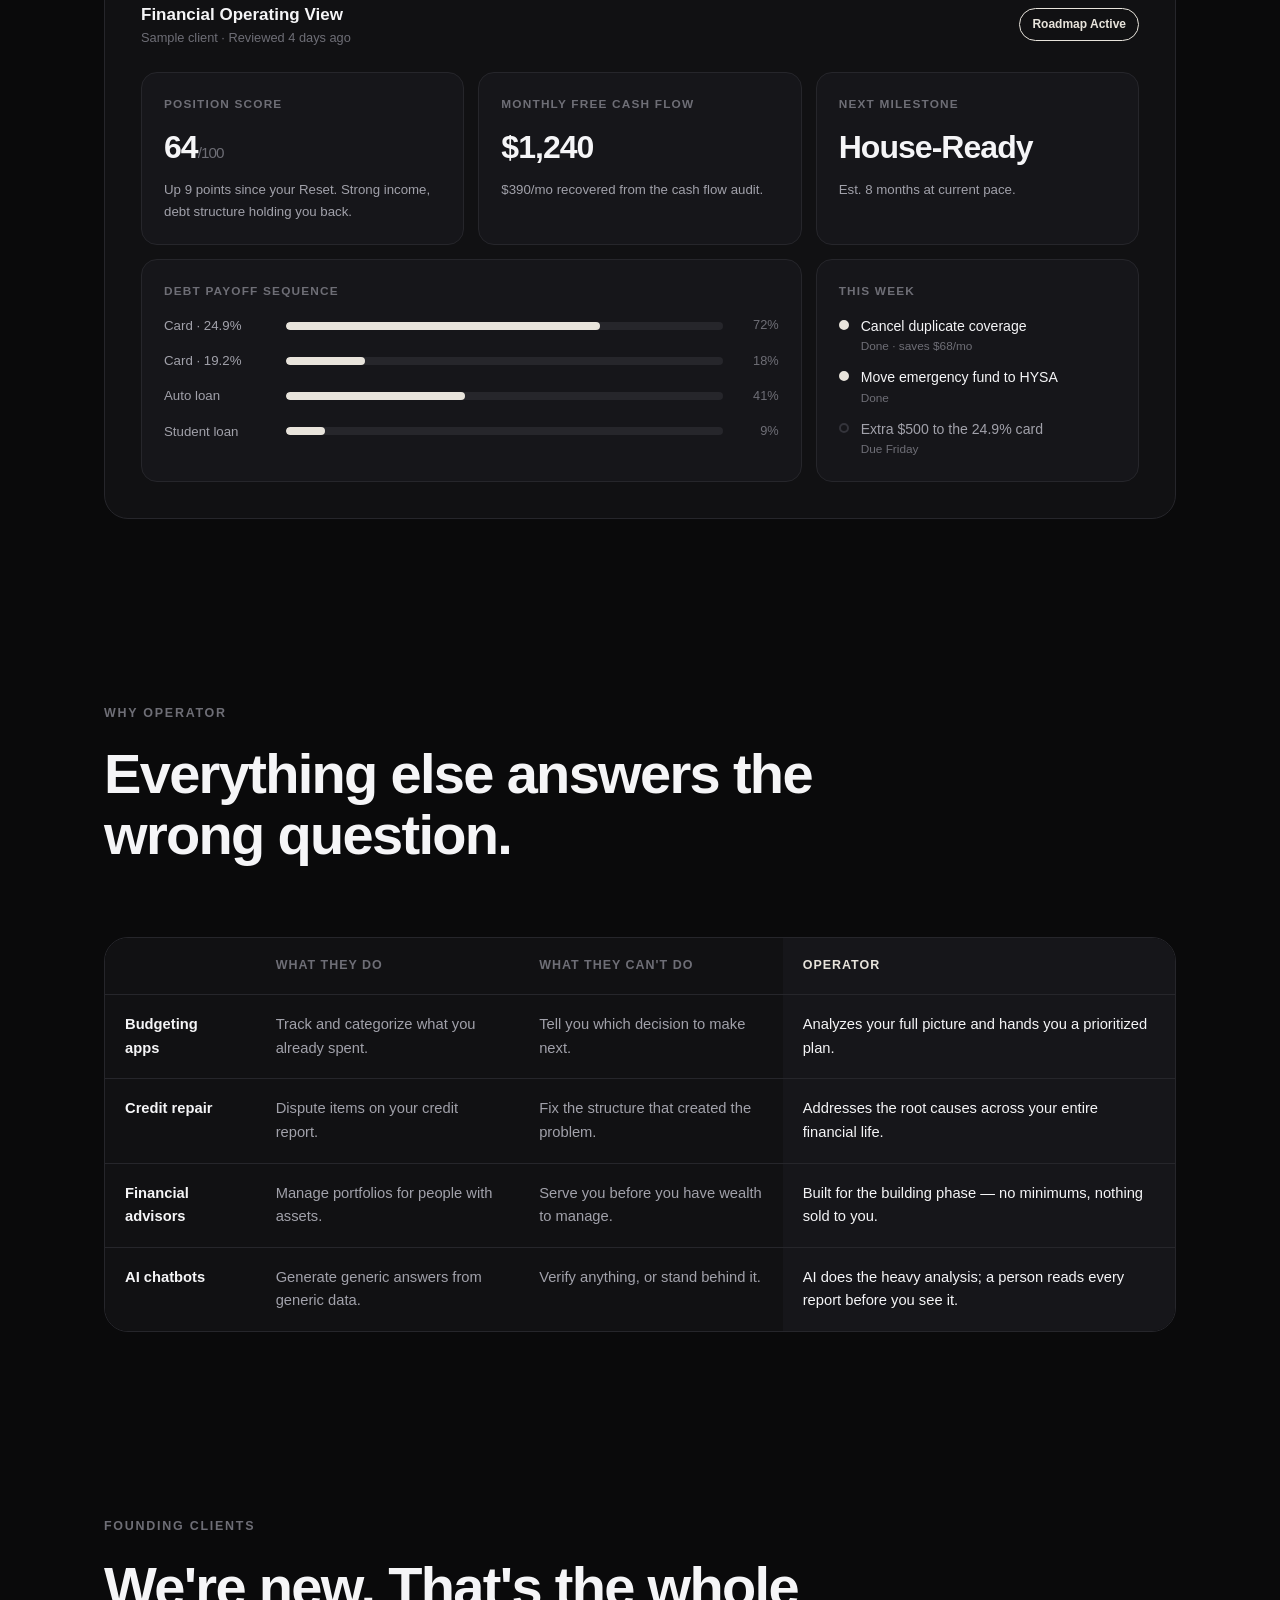
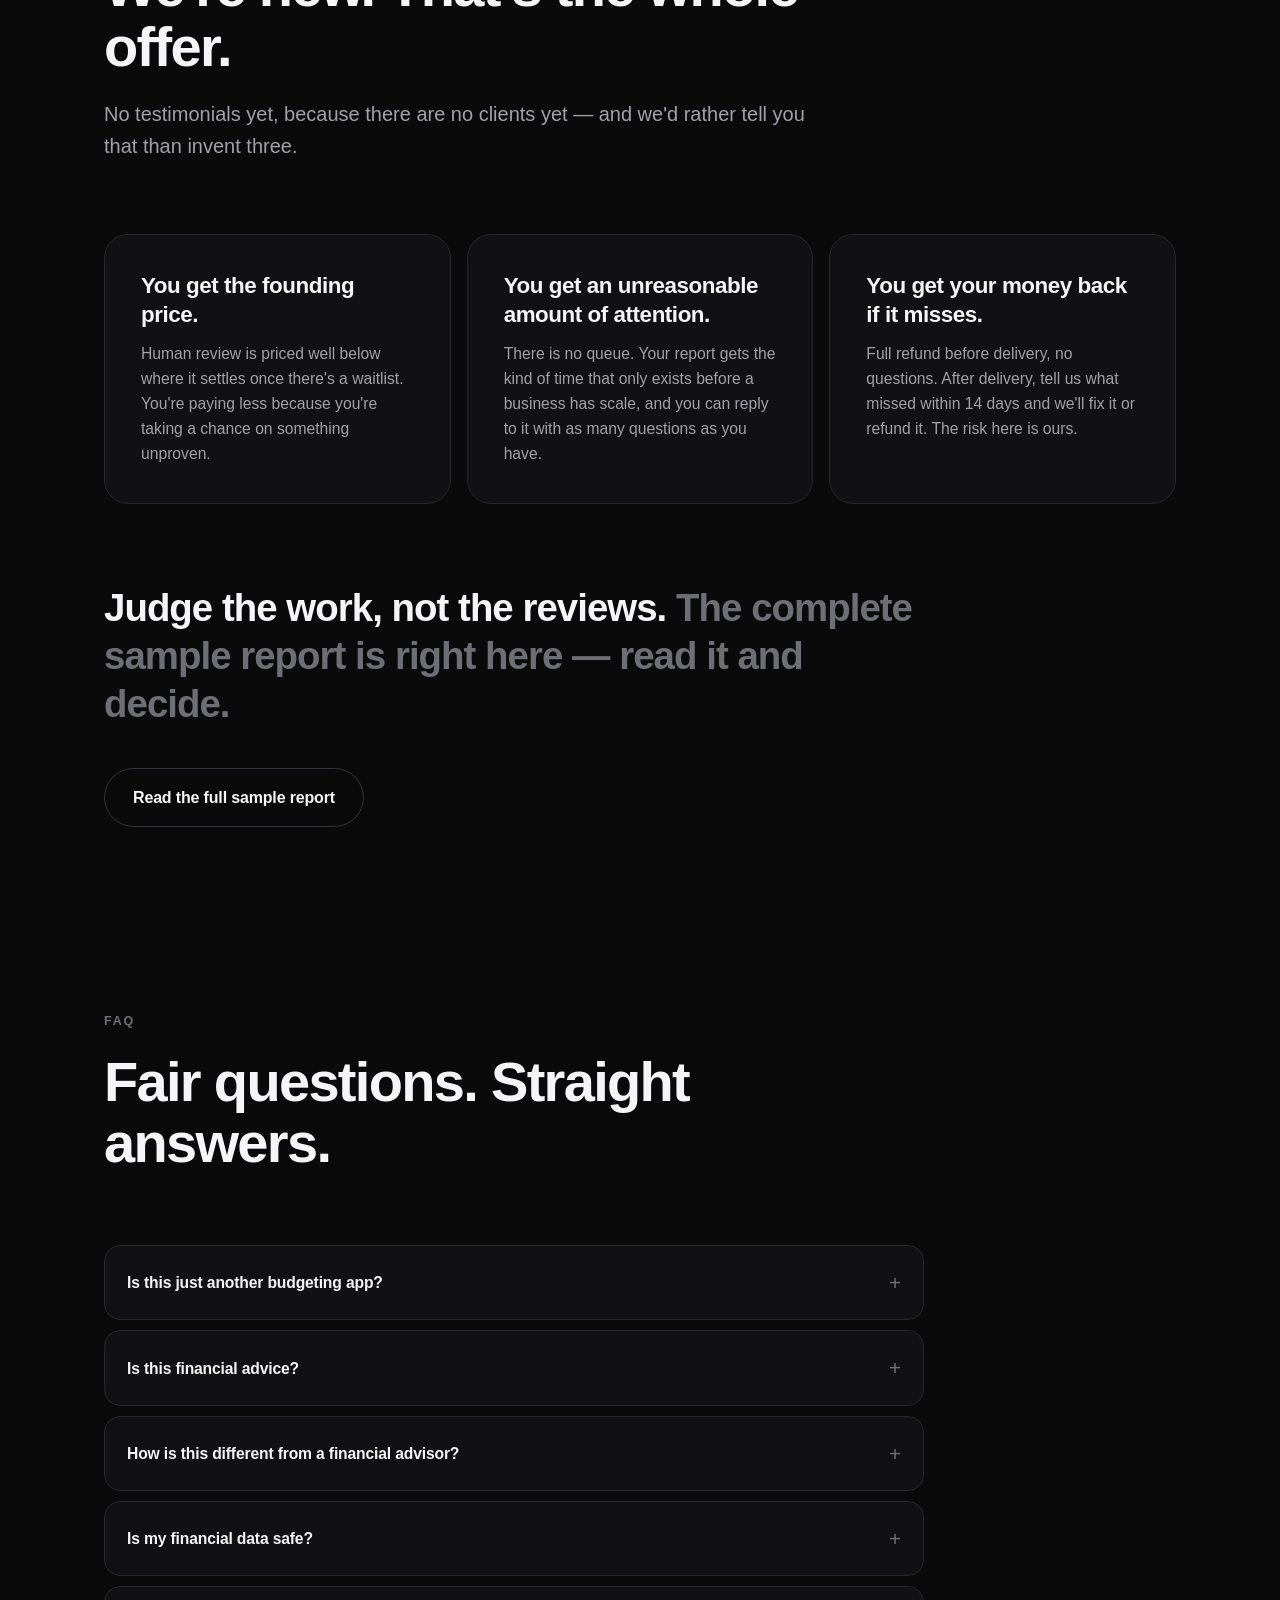
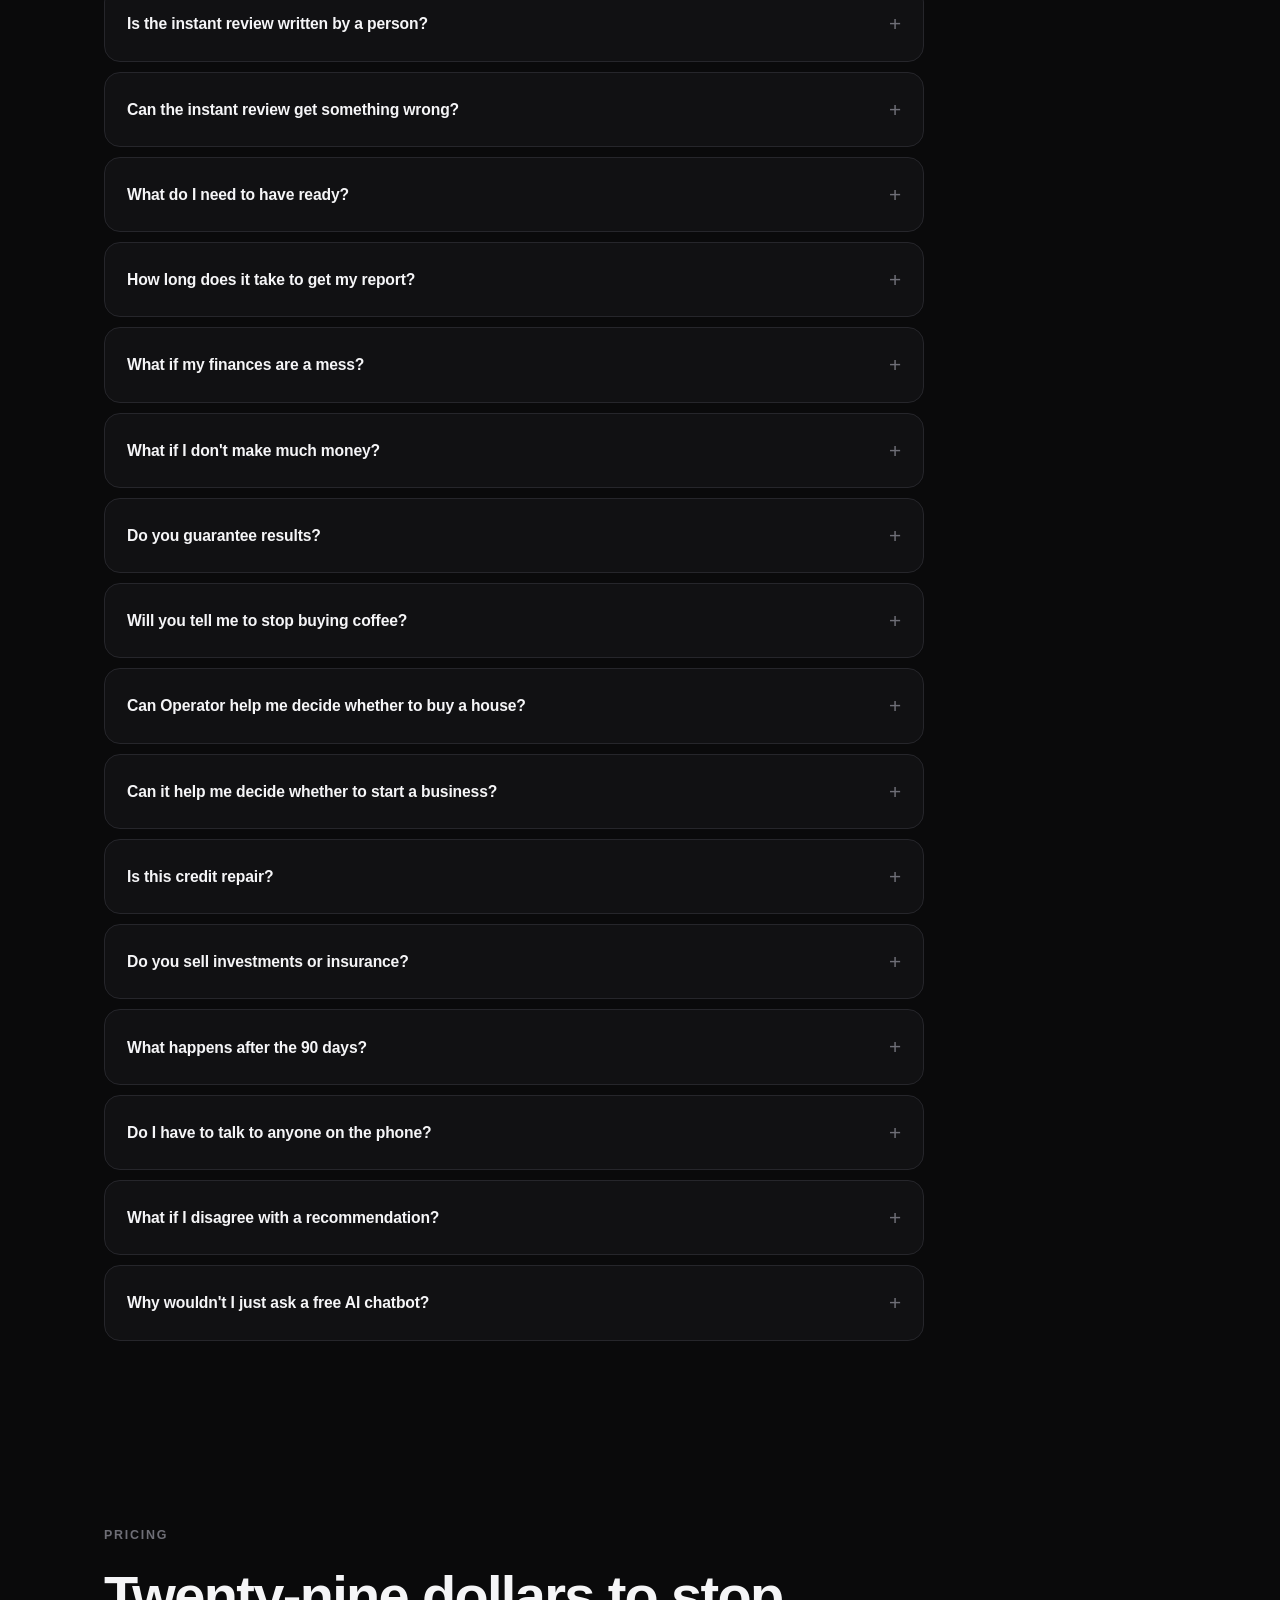
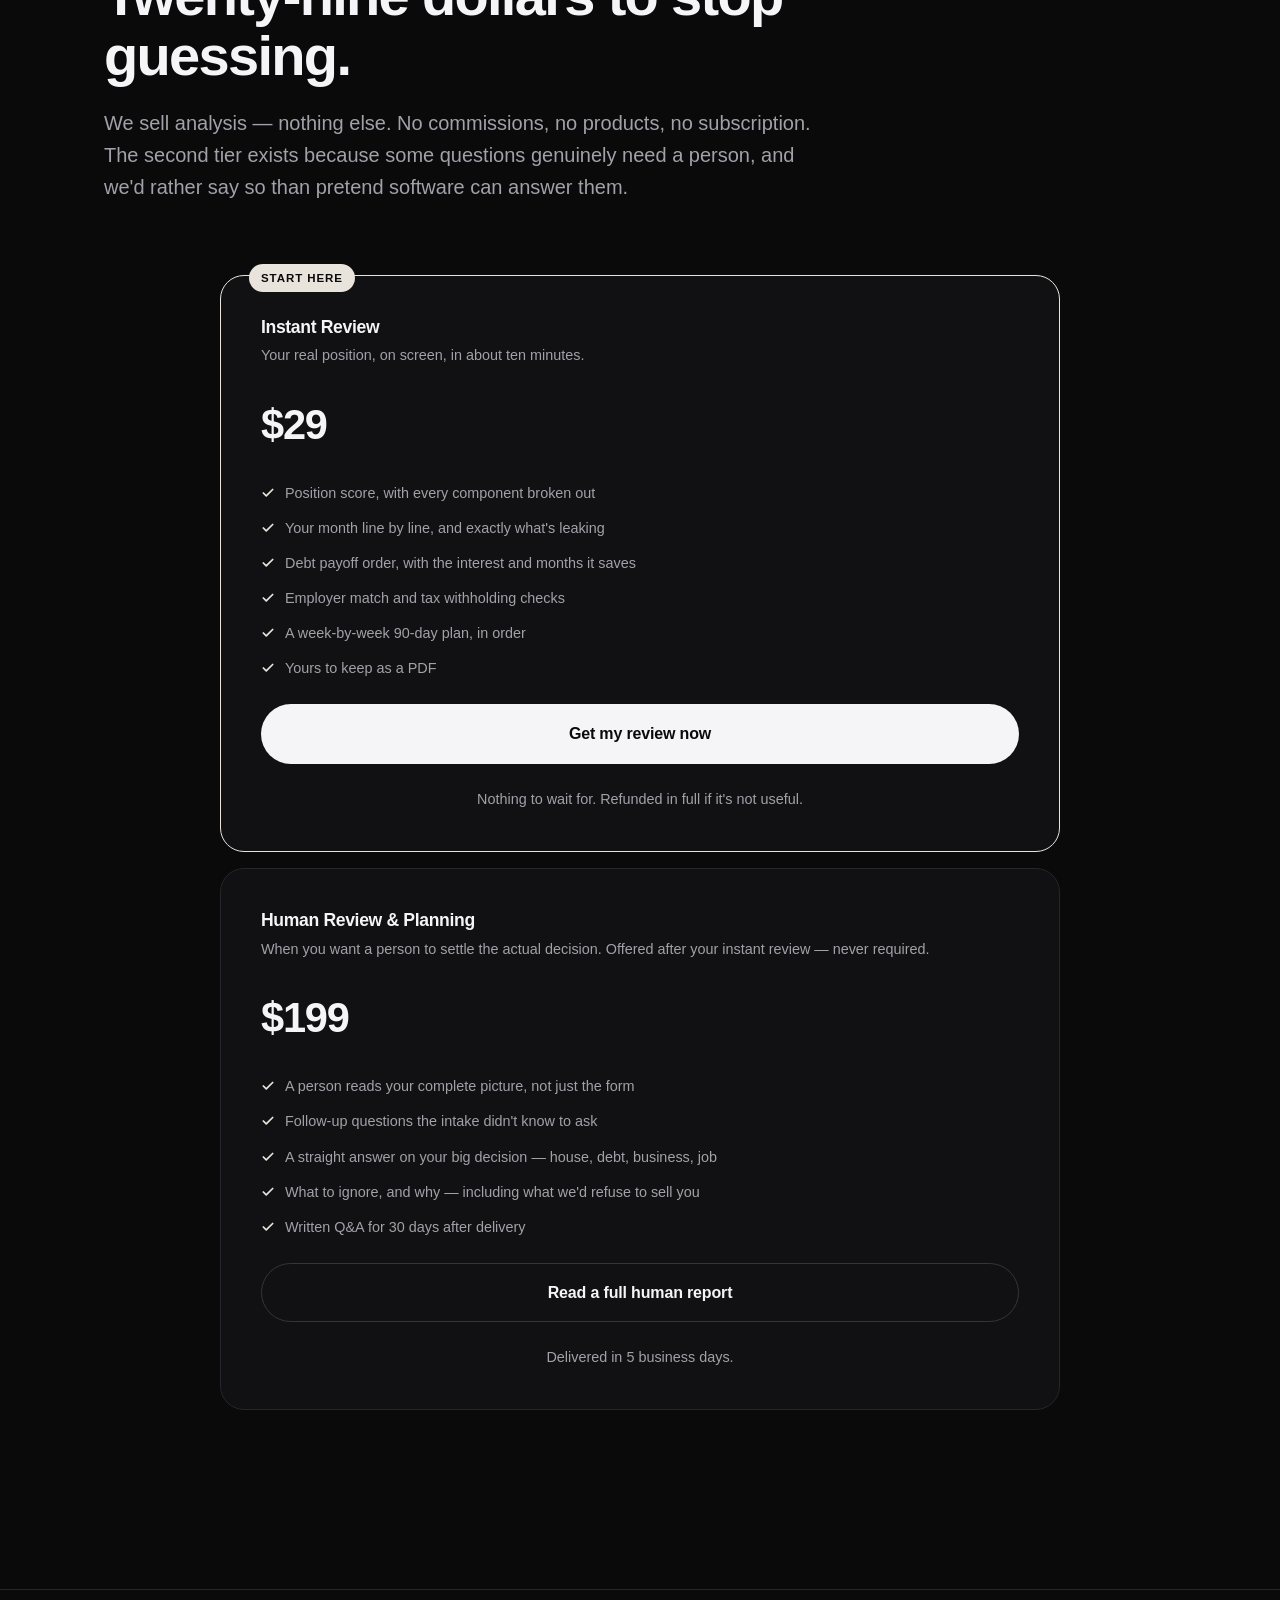
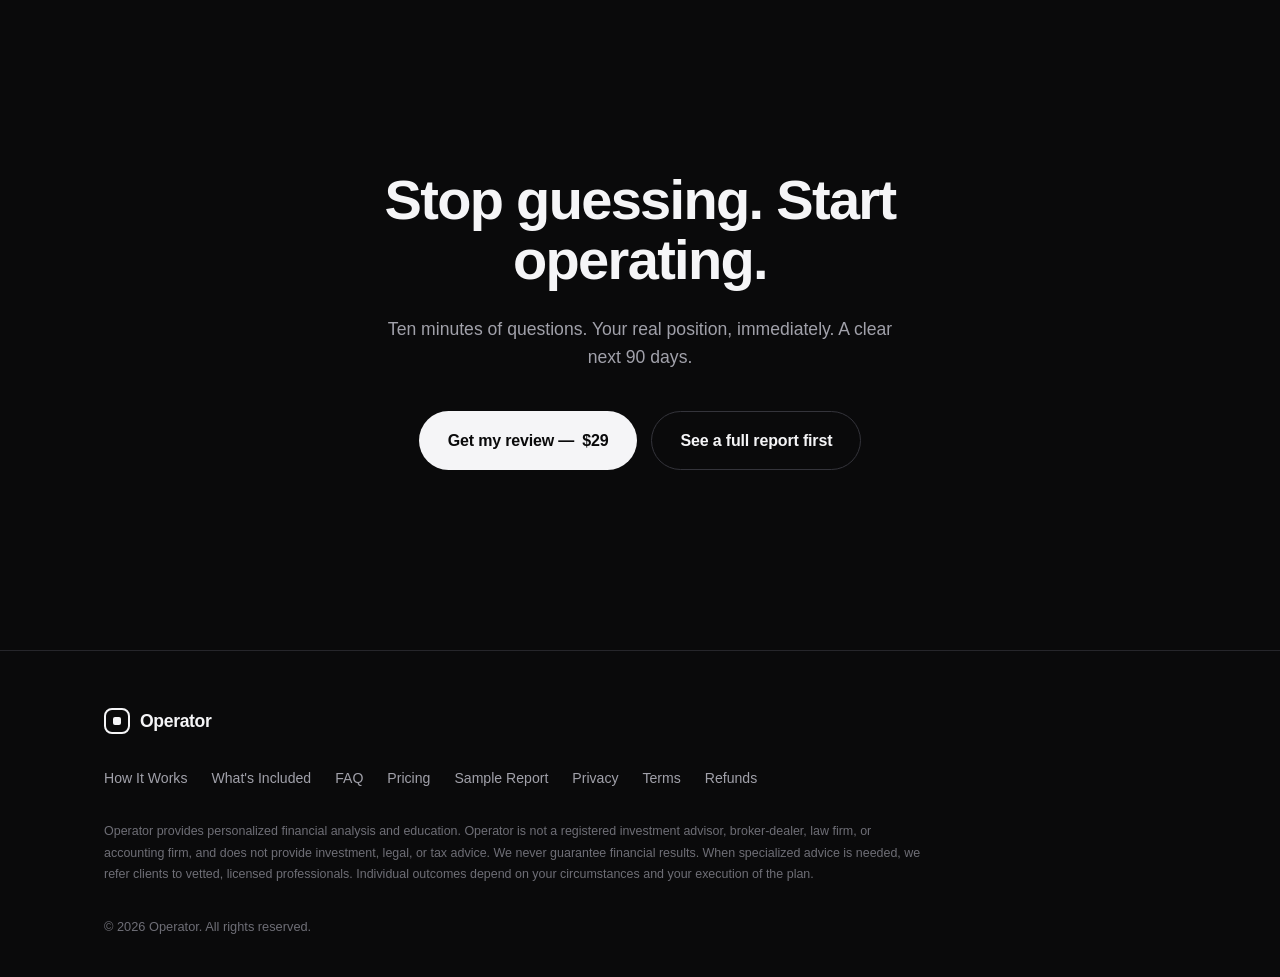
==== commit b6ed3add: "Restructure as pay-first instant review with human-review upgrade Replaces the three-tier "pay, wait" ====
--- a/index.html
+++ b/index.html
@@ -3,10 +3,10 @@
 <head>
 <meta charset="UTF-8" />
 <meta name="viewport" content="width=device-width, initial-scale=1.0" />
-<title>Operator — Know Exactly What to Do Next With Your Money</title>
-<meta name="description" content="Operator is an AI-assisted, human-reviewed financial operating system. Upload your numbers, get a personalized roadmap for what to do next — debt, home buying, saving, and your next 90 days." />
-<meta property="og:title" content="Operator — Know Exactly What to Do Next With Your Money" />
-<meta property="og:description" content="Not a budgeting app. Not coaching. A human-reviewed analysis of your complete financial picture, with a step-by-step roadmap." />
+<title>Operator — Know Where You Stand in the Next Ten Minutes</title>
+<meta name="description" content="Ten minutes of questions, and your full financial position is computed on screen: position score, what's leaking, your debt payoff order, and a 90-day plan. $29. Human review optional." />
+<meta property="og:title" content="Operator — Know Where You Stand in the Next Ten Minutes" />
+<meta property="og:description" content="Not a budgeting app. Not coaching. Your real financial position, computed and on screen in about ten minutes." />
 <meta property="og:type" content="website" />
 <script type="application/ld+json">
 {
@@ -21,11 +21,11 @@
 {
   "@context": "https://schema.org",
   "@type": "Service",
-  "name": "Operator Financial Reset",
+  "name": "Operator Instant Review",
   "serviceType": "Personalized financial analysis and roadmap",
   "provider": { "@type": "Organization", "name": "Operator" },
   "areaServed": "US",
-  "description": "Share your financial information online. Our system analyzes your complete financial picture, a person reviews every report before it is sent, and you receive a personalized roadmap for your next 90 days."
+  "description": "Answer a short online intake and receive an immediately generated analysis of your complete financial position, including a debt payoff sequence and a 90-day plan. An optional human review tier adds a person's judgment on major decisions."
 }
 </script>
 <!-- All configuration lives in config.js — one file, every page. -->
@@ -647,28 +647,28 @@
       <a href="#faq">FAQ</a>
       <a href="#pricing">Pricing</a>
     </div>
-    <a href="#pricing" class="btn btn-primary">Start My Financial Reset</a>
+    <a href="#" class="btn btn-primary" data-checkout="instant">Get my review</a>
   </div>
 </nav>
 
 <!-- ======================= HERO ======================= -->
 <header class="hero">
   <div class="container">
-    <div class="hero-badge"><span class="dot"></span>Every report is read by a person before it's sent</div>
-    <h1>Know exactly what to do next <span class="dim">with your money.</span></h1>
-    <p class="hero-sub">Operator is an AI-assisted, human-reviewed financial operating system: upload your numbers, and get a personalized roadmap showing the exact moves that take you toward financial freedom.</p>
+    <div class="hero-badge"><span class="dot"></span>Your review is generated the moment you finish the intake</div>
+    <h1>Know where you stand <span class="dim">in the next ten minutes.</span></h1>
+    <p class="hero-sub">Answer ten minutes of questions about your money. Operator computes your real position, finds what's leaking, puts your debts in the right order, and hands you a 90-day plan — on screen, immediately. Want a person to weigh in on the hard call? That's the upgrade.</p>
     <div class="hero-ctas">
-      <a href="#pricing" class="btn btn-primary">Start My Financial Reset</a>
-      <a href="#dashboard" class="btn btn-secondary" data-action="sample">See a Sample Report</a>
-    </div>
-    <p class="hero-note">We never ask for logins or account numbers &middot; Your data is never sold &middot; No investment products, ever</p>
+      <a href="#" class="btn btn-primary" data-checkout="instant">Get my review — <span data-price="instant">$29</span></a>
+      <a href="sample-report.html" class="btn btn-secondary">See what a report looks like</a>
+    </div>
+    <p class="hero-note">No logins or account numbers, ever &middot; Nothing to wait for &middot; Full refund if it's not useful</p>
 
     <div class="hero-visual" aria-label="Sample Operator roadmap preview">
       <div class="report-header">
-        <div class="report-title">Your 90-Day Roadmap<span>Sample roadmap &middot; Reviewed &amp; approved</span></div>
+        <div class="report-title">Your 90-Day Roadmap<span>Sample output &middot; generated in about 2 seconds</span></div>
         <div style="display:flex; gap:8px;">
-          <span class="tag">AI Analysis</span>
-          <span class="tag reviewed">Human Reviewed ✓</span>
+          <span class="tag">Instant</span>
+          <span class="tag reviewed">Computed from your numbers</span>
         </div>
       </div>
       <div class="report-grid">
@@ -723,41 +723,41 @@
   <div class="container">
     <div class="section-head">
       <span class="eyebrow">How It Works</span>
-      <h2>From uploaded documents to a decision-ready roadmap.</h2>
-      <p>Four steps. About a week. Entirely online — no calls, no meetings.</p>
+      <h2>Pay, answer, read. That's the whole thing.</h2>
+      <p>About twelve minutes end to end. Entirely online — no calls, no meetings, nothing to wait for.</p>
     </div>
     <div class="steps">
       <div class="step">
         <div class="step-icon">
-          <svg viewBox="0 0 24 24" fill="none" stroke="currentColor" stroke-width="1.8" stroke-linecap="round" stroke-linejoin="round"><path d="M21 15v4a2 2 0 0 1-2 2H5a2 2 0 0 1-2-2v-4"/><polyline points="17 8 12 3 7 8"/><line x1="12" y1="3" x2="12" y2="15"/></svg>
+          <svg viewBox="0 0 24 24" fill="none" stroke="currentColor" stroke-width="1.8" stroke-linecap="round" stroke-linejoin="round"><rect x="2" y="5" width="20" height="14" rx="3"/><path d="M2 10h20"/></svg>
         </div>
         <div class="step-num">Step 01</div>
-        <h3>Upload</h3>
-        <p>Securely share your statements, balances, income, and debts — then answer a short set of questions about your goals and situation. Takes about 20 minutes.</p>
+        <h3>Pay</h3>
+        <p>One flat <span data-price="instant">$29</span>. No account to create, no subscription, no card saved for later. If the review turns out to be useless to you, you get it back.</p>
       </div>
       <div class="step">
         <div class="step-icon">
-          <svg viewBox="0 0 24 24" fill="none" stroke="currentColor" stroke-width="1.8" stroke-linecap="round" stroke-linejoin="round"><rect x="3" y="3" width="18" height="18" rx="4"/><path d="M8 12h8M12 8v8"/></svg>
+          <svg viewBox="0 0 24 24" fill="none" stroke="currentColor" stroke-width="1.8" stroke-linecap="round" stroke-linejoin="round"><path d="M9 11l3 3L22 4"/><path d="M21 12v7a2 2 0 0 1-2 2H5a2 2 0 0 1-2-2V5a2 2 0 0 1 2-2h11"/></svg>
         </div>
         <div class="step-num">Step 02</div>
-        <h3>AI Analysis</h3>
-        <p>Our proprietary system maps your complete financial picture — cash flow, debt structure, savings trajectory, risk exposure — against your stated goals.</p>
+        <h3>Answer</h3>
+        <p>Ten minutes of plain questions: what comes in, what goes out, what you owe, where you're headed. Round numbers are fine. We never ask for a login or an account number.</p>
+      </div>
+      <div class="step">
+        <div class="step-icon">
+          <svg viewBox="0 0 24 24" fill="none" stroke="currentColor" stroke-width="1.8" stroke-linecap="round" stroke-linejoin="round"><polygon points="13 2 3 14 12 14 11 22 21 10 12 10 13 2"/></svg>
+        </div>
+        <div class="step-num">Step 03</div>
+        <h3>Read it, immediately</h3>
+        <p>Your review appears the second you hit submit. Position score, every leak we found with a dollar figure, your debts in payoff order, and a week-by-week 90 days. Save it as a PDF.</p>
       </div>
       <div class="step">
         <div class="step-icon">
           <svg viewBox="0 0 24 24" fill="none" stroke="currentColor" stroke-width="1.8" stroke-linecap="round" stroke-linejoin="round"><path d="M20 21v-2a4 4 0 0 0-4-4H8a4 4 0 0 0-4 4v2"/><circle cx="12" cy="7" r="4"/></svg>
         </div>
-        <div class="step-num">Step 03</div>
-        <h3>Human Review</h3>
-        <p>Every report is read line by line by a person before it ships — checking the logic, catching what the model missed, and standing behind every recommendation.</p>
-      </div>
-      <div class="step">
-        <div class="step-icon">
-          <svg viewBox="0 0 24 24" fill="none" stroke="currentColor" stroke-width="1.8" stroke-linecap="round" stroke-linejoin="round"><circle cx="12" cy="12" r="9"/><path d="M12 7v5l3 3"/></svg>
-        </div>
         <div class="step-num">Step 04</div>
-        <h3>Personal Roadmap</h3>
-        <p>You get a prioritized, plain-English plan: what to do first, what to ignore, and exactly how to spend the next 90 days.</p>
+        <h3>Want a human? Ask.</h3>
+        <p>The instant review is arithmetic — fast, exact, and no judgment at all. If you want a person to read your full picture, ask the questions the form didn't, and settle the actual decision, that upgrade is waiting at the end.</p>
       </div>
     </div>
   </div>
@@ -768,7 +768,7 @@
   <div class="container">
     <div class="section-head">
       <span class="eyebrow">What's Included</span>
-      <h2>Every Financial Reset ships with all of this.</h2>
+      <h2>Every review includes all of this.</h2>
     </div>
     <div class="included-list">
       <div class="included-item">
@@ -921,7 +921,7 @@
     <div class="problem-grid">
       <div class="problem-card">
         <h3>You get the founding price.</h3>
-        <p>The first five Full Resets are priced well below where this settles. You're paying less because you're taking a chance on something unproven.</p>
+        <p>Human review is priced well below where it settles once there's a waitlist. You're paying less because you're taking a chance on something unproven.</p>
       </div>
       <div class="problem-card">
         <h3>You get an unreasonable amount of attention.</h3>
@@ -951,10 +951,10 @@
       <details class="faq-item"><summary>Is this financial advice?</summary><div class="faq-body">Operator provides personalized financial analysis and education, not regulated investment advice. We don't sell investment products or manage money. When your situation calls for a licensed professional — a CPA, attorney, or fiduciary advisor — we connect you with a vetted one.</div></details>
       <details class="faq-item"><summary>How is this different from a financial advisor?</summary><div class="faq-body">Most advisors are built for people who already have assets to manage, and are compensated accordingly. Operator is built for the building phase: no asset minimums, no products to sell you, and a flat, transparent price.</div></details>
       <details class="faq-item"><summary>Is my financial data safe?</summary><div class="faq-body">Safer than most, because of what we don't collect. We never ask for logins, passwords, account numbers, or your SSN — so nothing we hold could be used to access or move your money. What you do send travels over an encrypted connection, is never sold or shared with advertisers, and is deleted whenever you ask.</div></details>
-      <details class="faq-item"><summary>Who actually reviews my report?</summary><div class="faq-body">A person — every time. Operator is a small independent practice, not a call center: the same person who builds your analysis reads it line by line before it's sent and is accountable for what's in it. No report is machine-generated and delivered unread.</div></details>
-      <details class="faq-item"><summary>What if AI gets something wrong about my situation?</summary><div class="faq-body">That's exactly why the human review exists. Nothing reaches you without a person checking it against what you actually sent and the goals you actually stated. If something in your intake doesn't add up, we email you instead of guessing.</div></details>
-      <details class="faq-item"><summary>What do I need to upload?</summary><div class="faq-body">Typically: recent bank and card statements, debt balances and rates, income information, and any savings or retirement balances. The intake takes about 20 minutes, and we guide you through every step.</div></details>
-      <details class="faq-item"><summary>How long does it take to get my report?</summary><div class="faq-body">Most reports are delivered within 5–7 business days of completing your intake.</div></details>
+      <details class="faq-item"><summary>Is the instant review written by a person?</summary><div class="faq-body">No, and we say so on the report itself. The <span style="color:var(--text)">$29</span> review is computed from the numbers you enter — which is exactly why it is instant, cheap, and cannot invent a figure about you. Every number in it traces back to something you typed. What it cannot do is exercise judgment, ask you a follow-up question, or weigh two goals against each other. That is what the human review tier is, and it is a person reading your full picture — not a machine draft with a signature on it.</div></details>
+      <details class="faq-item"><summary>Can the instant review get something wrong?</summary><div class="faq-body">It can only be as right as what you enter — it does arithmetic on your answers, so a wrong input gives a wrong output. What it will never do is make something up, because it has no ability to. If your situation has complications the form didn't capture, the review will be accurate and still incomplete, and that is precisely the gap human review fills.</div></details>
+      <details class="faq-item"><summary>What do I need to have ready?</summary><div class="faq-body">Nothing to upload — you type the numbers in. Helpful to have nearby: roughly what you take home, your usual monthly costs, and a list of what you owe with balances and interest rates. Round numbers are fine; we need the shape of your finances, not the decimals. About ten minutes.</div></details>
+      <details class="faq-item"><summary>How long does it take to get my report?</summary><div class="faq-body">The instant review appears on screen the moment you finish the intake — there is nothing to wait for and no email to check. If you add human review, that comes back within five business days.</div></details>
       <details class="faq-item"><summary>What if my finances are a mess?</summary><div class="faq-body">That's who this is for. Messy is not a disqualifier — it's the starting point. The bigger the tangle, the more valuable the map.</div></details>
       <details class="faq-item"><summary>What if I don't make much money?</summary><div class="faq-body">Operator works at any income. The roadmap is built around your actual numbers, not a hypothetical high earner's.</div></details>
       <details class="faq-item"><summary>Do you guarantee results?</summary><div class="faq-body">No, and you should be suspicious of anyone who does. We guarantee a rigorous, human-reviewed analysis and a clear plan. Executing it is yours.</div></details>
@@ -976,52 +976,43 @@
   <div class="container">
     <div class="section-head">
       <span class="eyebrow">Pricing</span>
-      <h2>One flat price. No commissions. No upsells.</h2>
-      <p>We sell analysis — nothing else. So our only incentive is to be right.</p>
-    </div>
-    <div class="pricing-grid">
+      <h2>Twenty-nine dollars to stop guessing.</h2>
+      <p>We sell analysis — nothing else. No commissions, no products, no subscription. The second tier exists because some questions genuinely need a person, and we'd rather say so than pretend software can answer them.</p>
+    </div>
+    <div class="pricing-grid" style="grid-template-columns:1fr; max-width:840px; margin:0 auto">
+      <div class="price-card featured">
+        <span class="plan-tag">Start here</span>
+        <div>
+          <h3>Instant Review</h3>
+          <p class="plan-desc">Your real position, on screen, in about ten minutes.</p>
+        </div>
+        <div class="price" data-price="instant">$29</div>
+        <div class="price-features">
+          <div><svg viewBox="0 0 24 24" fill="none" stroke="currentColor" stroke-width="3" stroke-linecap="round" stroke-linejoin="round"><polyline points="20 6 9 17 4 12"/></svg>Position score, with every component broken out</div>
+          <div><svg viewBox="0 0 24 24" fill="none" stroke="currentColor" stroke-width="3" stroke-linecap="round" stroke-linejoin="round"><polyline points="20 6 9 17 4 12"/></svg>Your month line by line, and exactly what's leaking</div>
+          <div><svg viewBox="0 0 24 24" fill="none" stroke="currentColor" stroke-width="3" stroke-linecap="round" stroke-linejoin="round"><polyline points="20 6 9 17 4 12"/></svg>Debt payoff order, with the interest and months it saves</div>
+          <div><svg viewBox="0 0 24 24" fill="none" stroke="currentColor" stroke-width="3" stroke-linecap="round" stroke-linejoin="round"><polyline points="20 6 9 17 4 12"/></svg>Employer match and tax withholding checks</div>
+          <div><svg viewBox="0 0 24 24" fill="none" stroke="currentColor" stroke-width="3" stroke-linecap="round" stroke-linejoin="round"><polyline points="20 6 9 17 4 12"/></svg>A week-by-week 90-day plan, in order</div>
+          <div><svg viewBox="0 0 24 24" fill="none" stroke="currentColor" stroke-width="3" stroke-linecap="round" stroke-linejoin="round"><polyline points="20 6 9 17 4 12"/></svg>Yours to keep as a PDF</div>
+        </div>
+        <a href="#" class="btn btn-primary" data-checkout="instant">Get my review now</a>
+        <p class="plan-desc" style="text-align:center; margin:0">Nothing to wait for. Refunded in full if it's not useful.</p>
+      </div>
       <div class="price-card">
         <div>
-          <h3>The Snapshot</h3>
-          <p class="plan-desc">Answers to one big financial question.</p>
-        </div>
-        <div class="price" data-price="snapshot">$149</div>
+          <h3>Human Review &amp; Planning</h3>
+          <p class="plan-desc">When you want a person to settle the actual decision. Offered after your instant review — never required.</p>
+        </div>
+        <div class="price" data-price="humanReview">$199</div>
         <div class="price-features">
-          <div><svg viewBox="0 0 24 24" fill="none" stroke="currentColor" stroke-width="3" stroke-linecap="round" stroke-linejoin="round"><polyline points="20 6 9 17 4 12"/></svg>One decision assessment (house, debt, business, etc.)</div>
-          <div><svg viewBox="0 0 24 24" fill="none" stroke="currentColor" stroke-width="3" stroke-linecap="round" stroke-linejoin="round"><polyline points="20 6 9 17 4 12"/></svg>Core financial picture summary</div>
-          <div><svg viewBox="0 0 24 24" fill="none" stroke="currentColor" stroke-width="3" stroke-linecap="round" stroke-linejoin="round"><polyline points="20 6 9 17 4 12"/></svg>Human-reviewed before delivery</div>
-        </div>
-        <a href="#" class="btn btn-secondary" data-checkout="snapshot">Start My Financial Reset</a>
-      </div>
-      <div class="price-card featured">
-        <span class="plan-tag">Most Popular</span>
-        <div>
-          <h3>The Full Reset</h3>
-          <p class="plan-desc">The complete financial operating system.</p>
-        </div>
-        <div class="price" data-price="fullReset">$349</div>
-        <div class="price-features">
-          <div><svg viewBox="0 0 24 24" fill="none" stroke="currentColor" stroke-width="3" stroke-linecap="round" stroke-linejoin="round"><polyline points="20 6 9 17 4 12"/></svg>Everything in The Snapshot</div>
-          <div><svg viewBox="0 0 24 24" fill="none" stroke="currentColor" stroke-width="3" stroke-linecap="round" stroke-linejoin="round"><polyline points="20 6 9 17 4 12"/></svg>Complete financial picture report</div>
-          <div><svg viewBox="0 0 24 24" fill="none" stroke="currentColor" stroke-width="3" stroke-linecap="round" stroke-linejoin="round"><polyline points="20 6 9 17 4 12"/></svg>Debt payoff sequence &amp; wealth blockers analysis</div>
-          <div><svg viewBox="0 0 24 24" fill="none" stroke="currentColor" stroke-width="3" stroke-linecap="round" stroke-linejoin="round"><polyline points="20 6 9 17 4 12"/></svg>90-day action plan</div>
-          <div><svg viewBox="0 0 24 24" fill="none" stroke="currentColor" stroke-width="3" stroke-linecap="round" stroke-linejoin="round"><polyline points="20 6 9 17 4 12"/></svg>Report Q&amp;A included</div>
-        </div>
-        <a href="#" class="btn btn-primary" data-checkout="fullReset">Start My Financial Reset</a>
-      </div>
-      <div class="price-card">
-        <div>
-          <h3>Reset + Review</h3>
-          <p class="plan-desc">The Full Reset, plus a quarterly re-map.</p>
-        </div>
-        <div class="price" data-price="resetReview">$249<small>/quarter</small></div>
-        <div class="price-features">
-          <div><svg viewBox="0 0 24 24" fill="none" stroke="currentColor" stroke-width="3" stroke-linecap="round" stroke-linejoin="round"><polyline points="20 6 9 17 4 12"/></svg>Everything in The Full Reset</div>
-          <div><svg viewBox="0 0 24 24" fill="none" stroke="currentColor" stroke-width="3" stroke-linecap="round" stroke-linejoin="round"><polyline points="20 6 9 17 4 12"/></svg>Quarterly position re-analysis</div>
-          <div><svg viewBox="0 0 24 24" fill="none" stroke="currentColor" stroke-width="3" stroke-linecap="round" stroke-linejoin="round"><polyline points="20 6 9 17 4 12"/></svg>Updated 90-day plan each quarter</div>
-          <div><svg viewBox="0 0 24 24" fill="none" stroke="currentColor" stroke-width="3" stroke-linecap="round" stroke-linejoin="round"><polyline points="20 6 9 17 4 12"/></svg>Written check-in between quarters</div>
-        </div>
-        <a href="#" class="btn btn-secondary" data-checkout="resetReview">Start My Financial Reset</a>
+          <div><svg viewBox="0 0 24 24" fill="none" stroke="currentColor" stroke-width="3" stroke-linecap="round" stroke-linejoin="round"><polyline points="20 6 9 17 4 12"/></svg>A person reads your complete picture, not just the form</div>
+          <div><svg viewBox="0 0 24 24" fill="none" stroke="currentColor" stroke-width="3" stroke-linecap="round" stroke-linejoin="round"><polyline points="20 6 9 17 4 12"/></svg>Follow-up questions the intake didn't know to ask</div>
+          <div><svg viewBox="0 0 24 24" fill="none" stroke="currentColor" stroke-width="3" stroke-linecap="round" stroke-linejoin="round"><polyline points="20 6 9 17 4 12"/></svg>A straight answer on your big decision — house, debt, business, job</div>
+          <div><svg viewBox="0 0 24 24" fill="none" stroke="currentColor" stroke-width="3" stroke-linecap="round" stroke-linejoin="round"><polyline points="20 6 9 17 4 12"/></svg>What to ignore, and why — including what we'd refuse to sell you</div>
+          <div><svg viewBox="0 0 24 24" fill="none" stroke="currentColor" stroke-width="3" stroke-linecap="round" stroke-linejoin="round"><polyline points="20 6 9 17 4 12"/></svg>Written Q&amp;A for 30 days after delivery</div>
+        </div>
+        <a href="sample-report.html" class="btn btn-secondary">Read a full human report</a>
+        <p class="plan-desc" style="text-align:center; margin:0">Delivered in <span data-turnaround="humanReview">5 business days</span>.</p>
       </div>
     </div>
   </div>
@@ -1030,10 +1021,10 @@
 <!-- ======================= FINAL CTA ======================= -->
 <div class="final-cta">
   <h2>Stop guessing. Start operating.</h2>
-  <p>Twenty minutes of upload. One human-reviewed roadmap. A clear next 90 days.</p>
+  <p>Ten minutes of questions. Your real position, immediately. A clear next 90 days.</p>
   <div class="hero-ctas">
-    <a href="#pricing" class="btn btn-primary">Start My Financial Reset</a>
-    <a href="#dashboard" class="btn btn-secondary" data-action="sample">See a Sample Report</a>
+    <a href="#" class="btn btn-primary" data-checkout="instant">Get my review — <span data-price="instant">$29</span></a>
+    <a href="sample-report.html" class="btn btn-secondary">See a full report first</a>
   </div>
 </div>
 
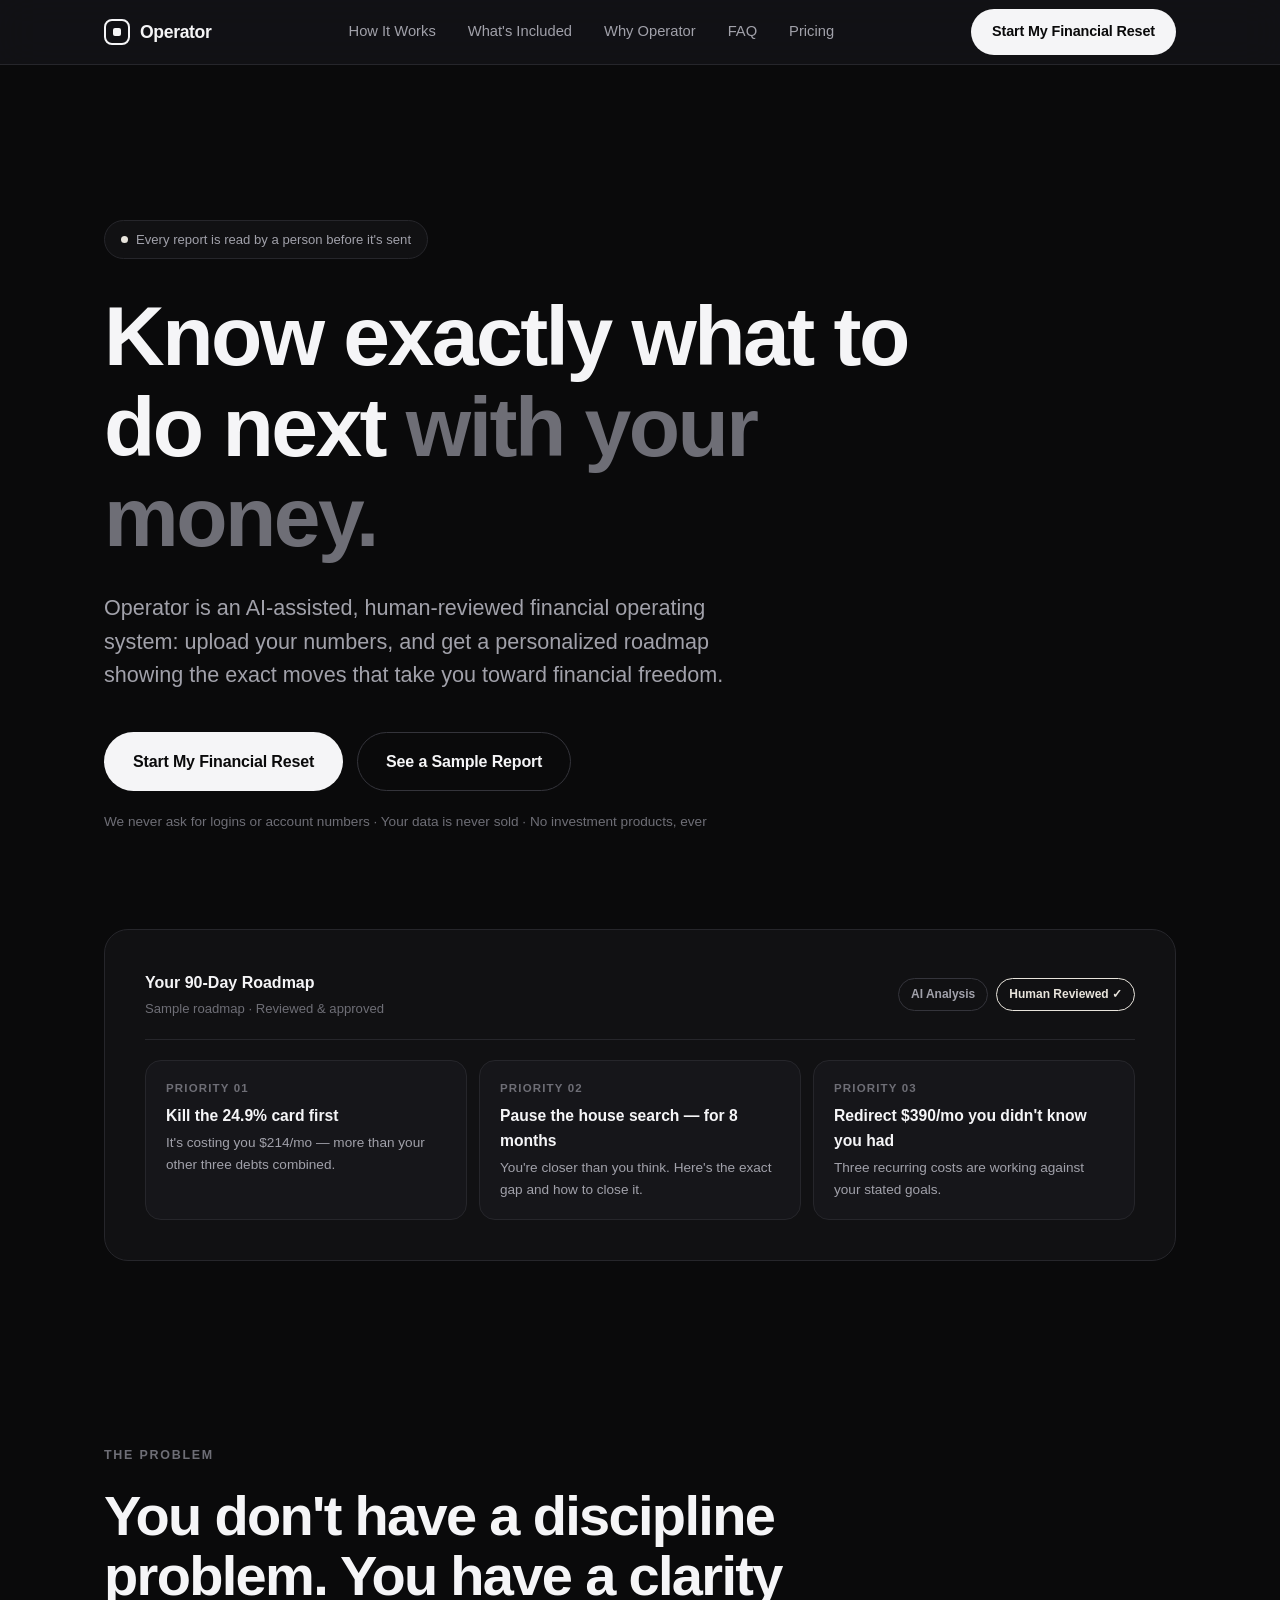
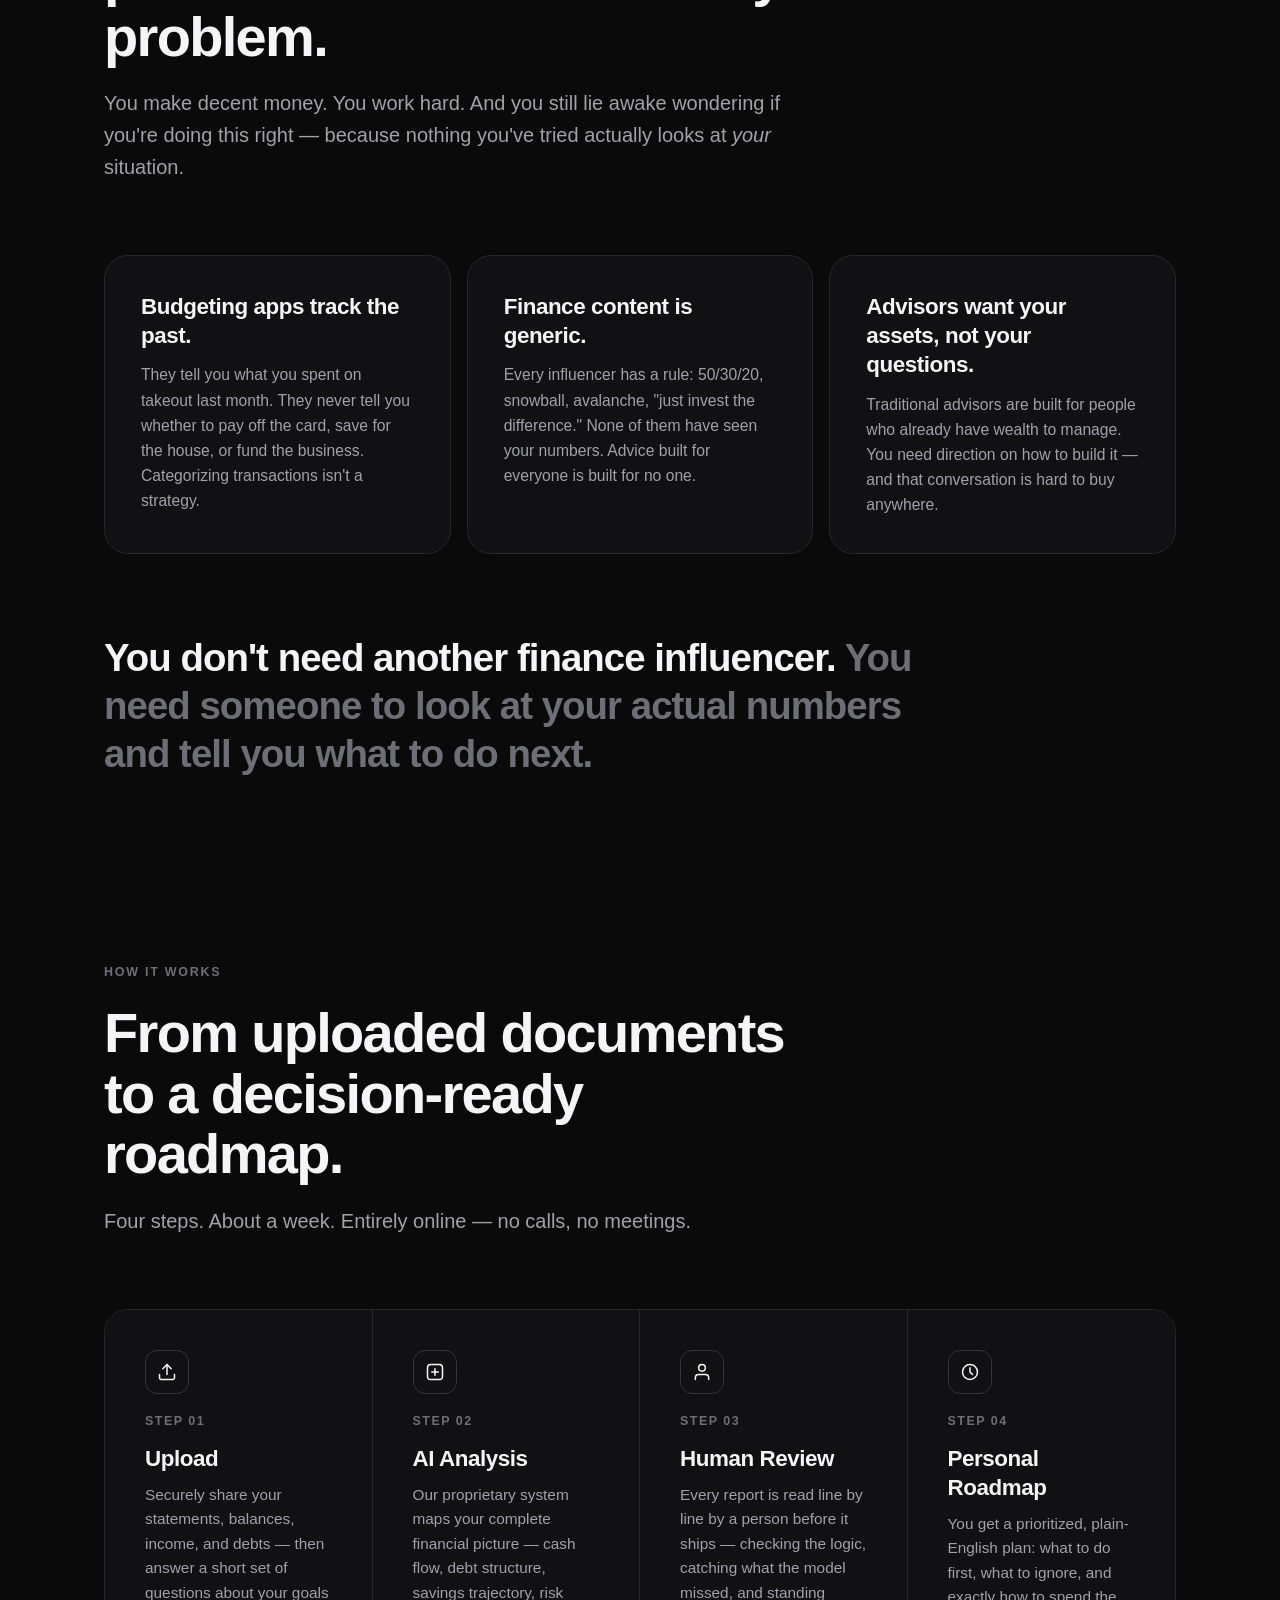
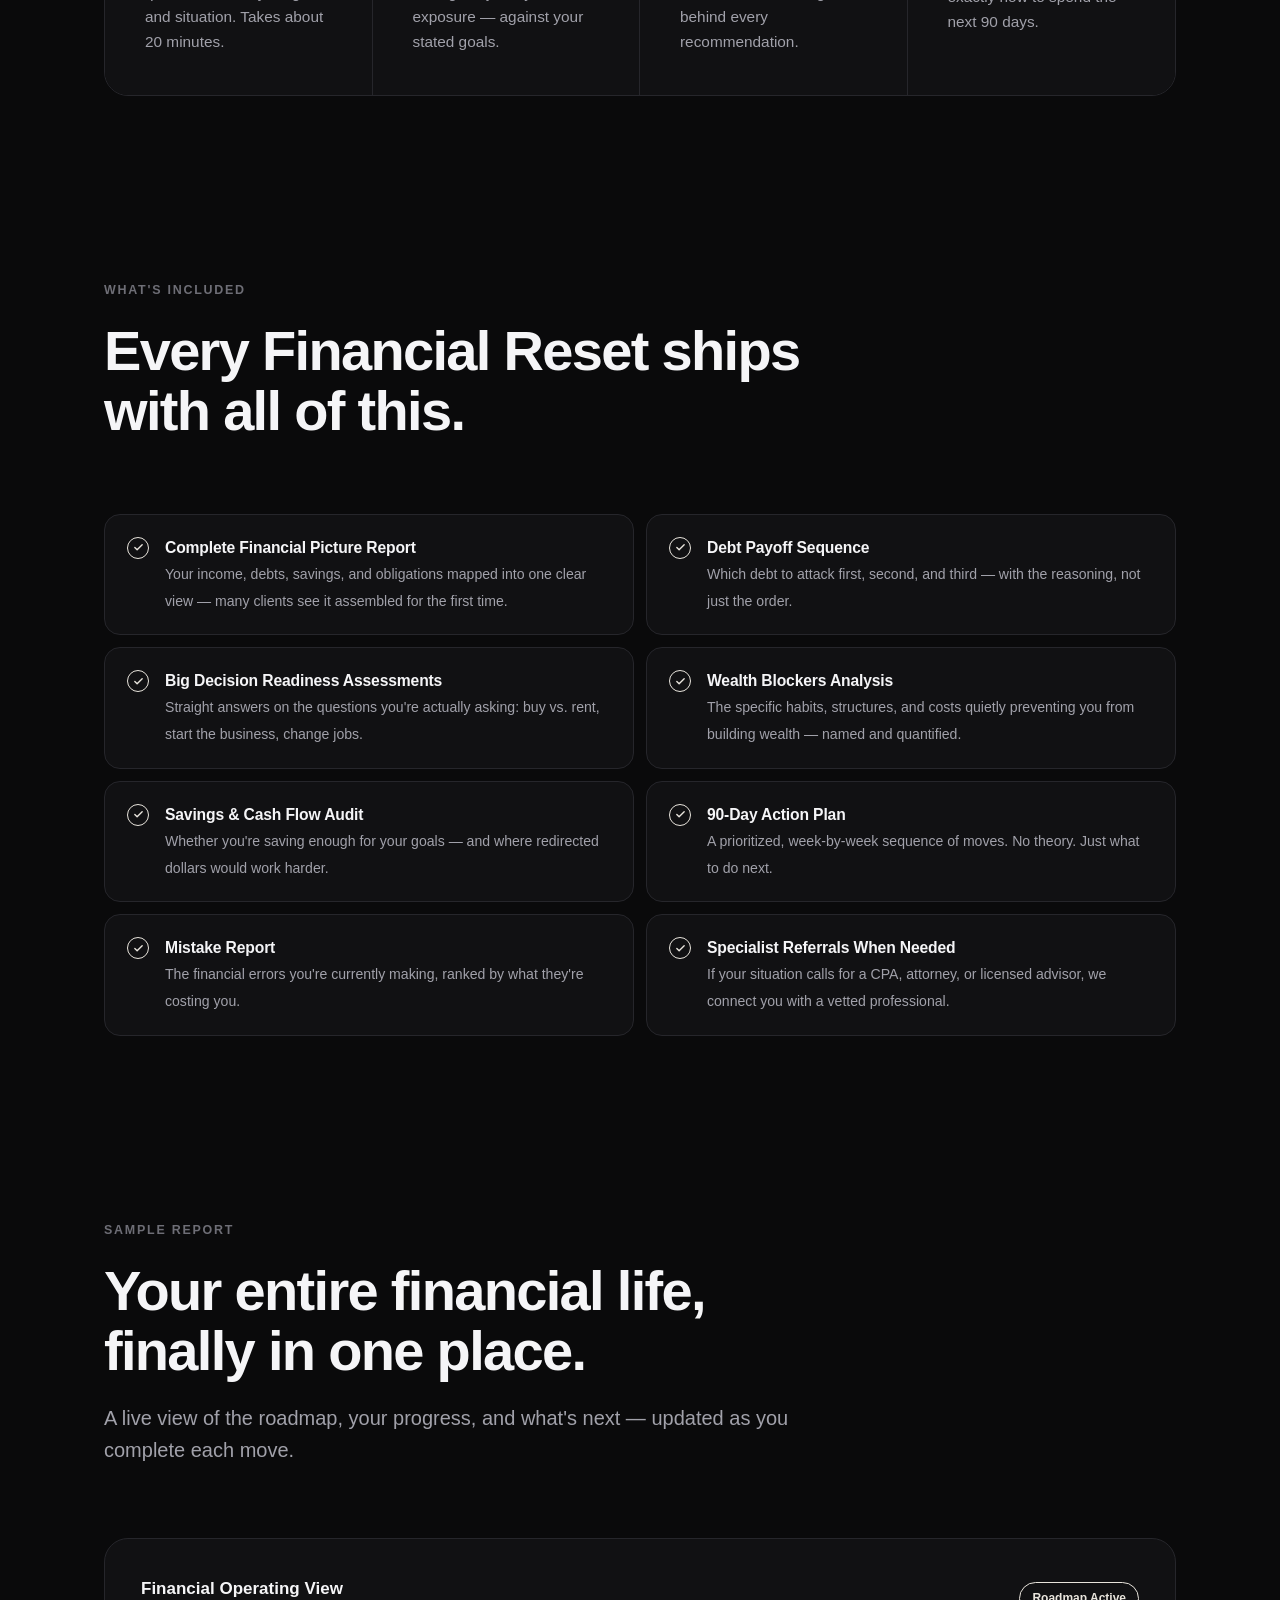
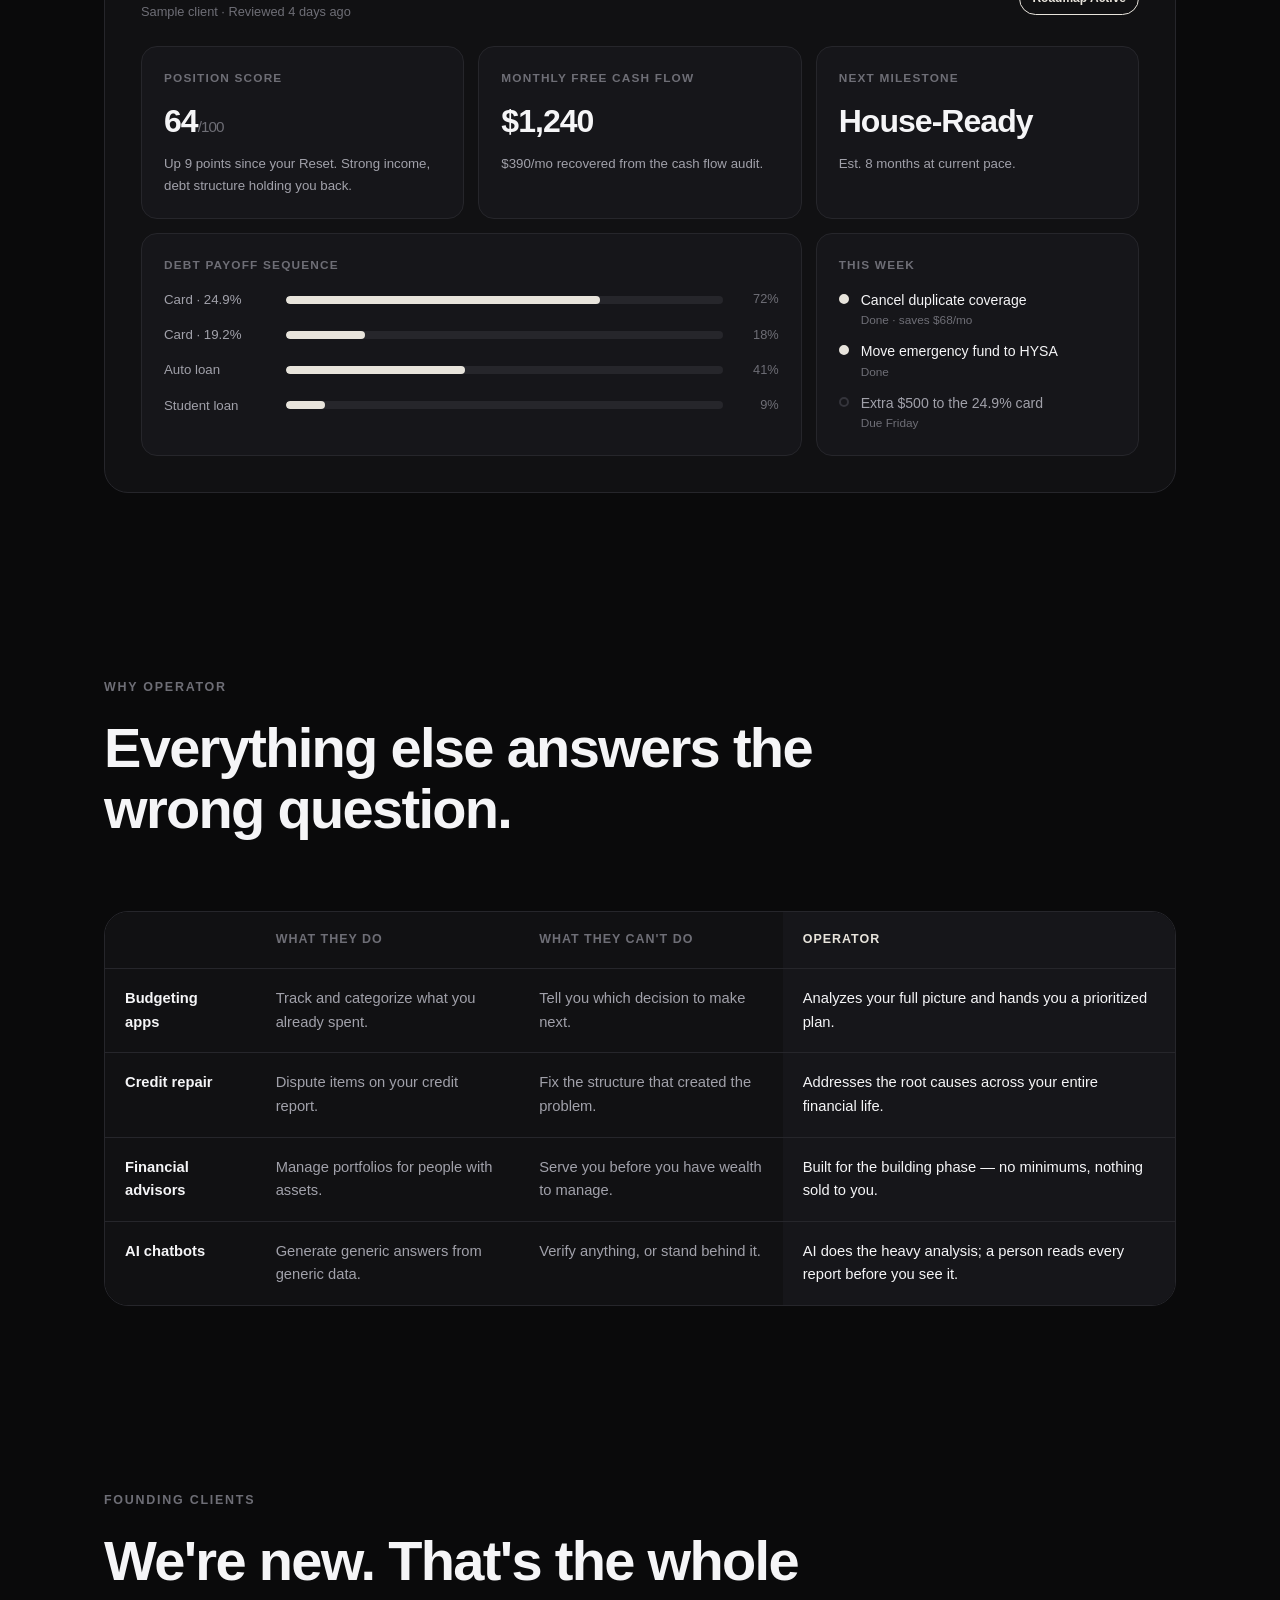
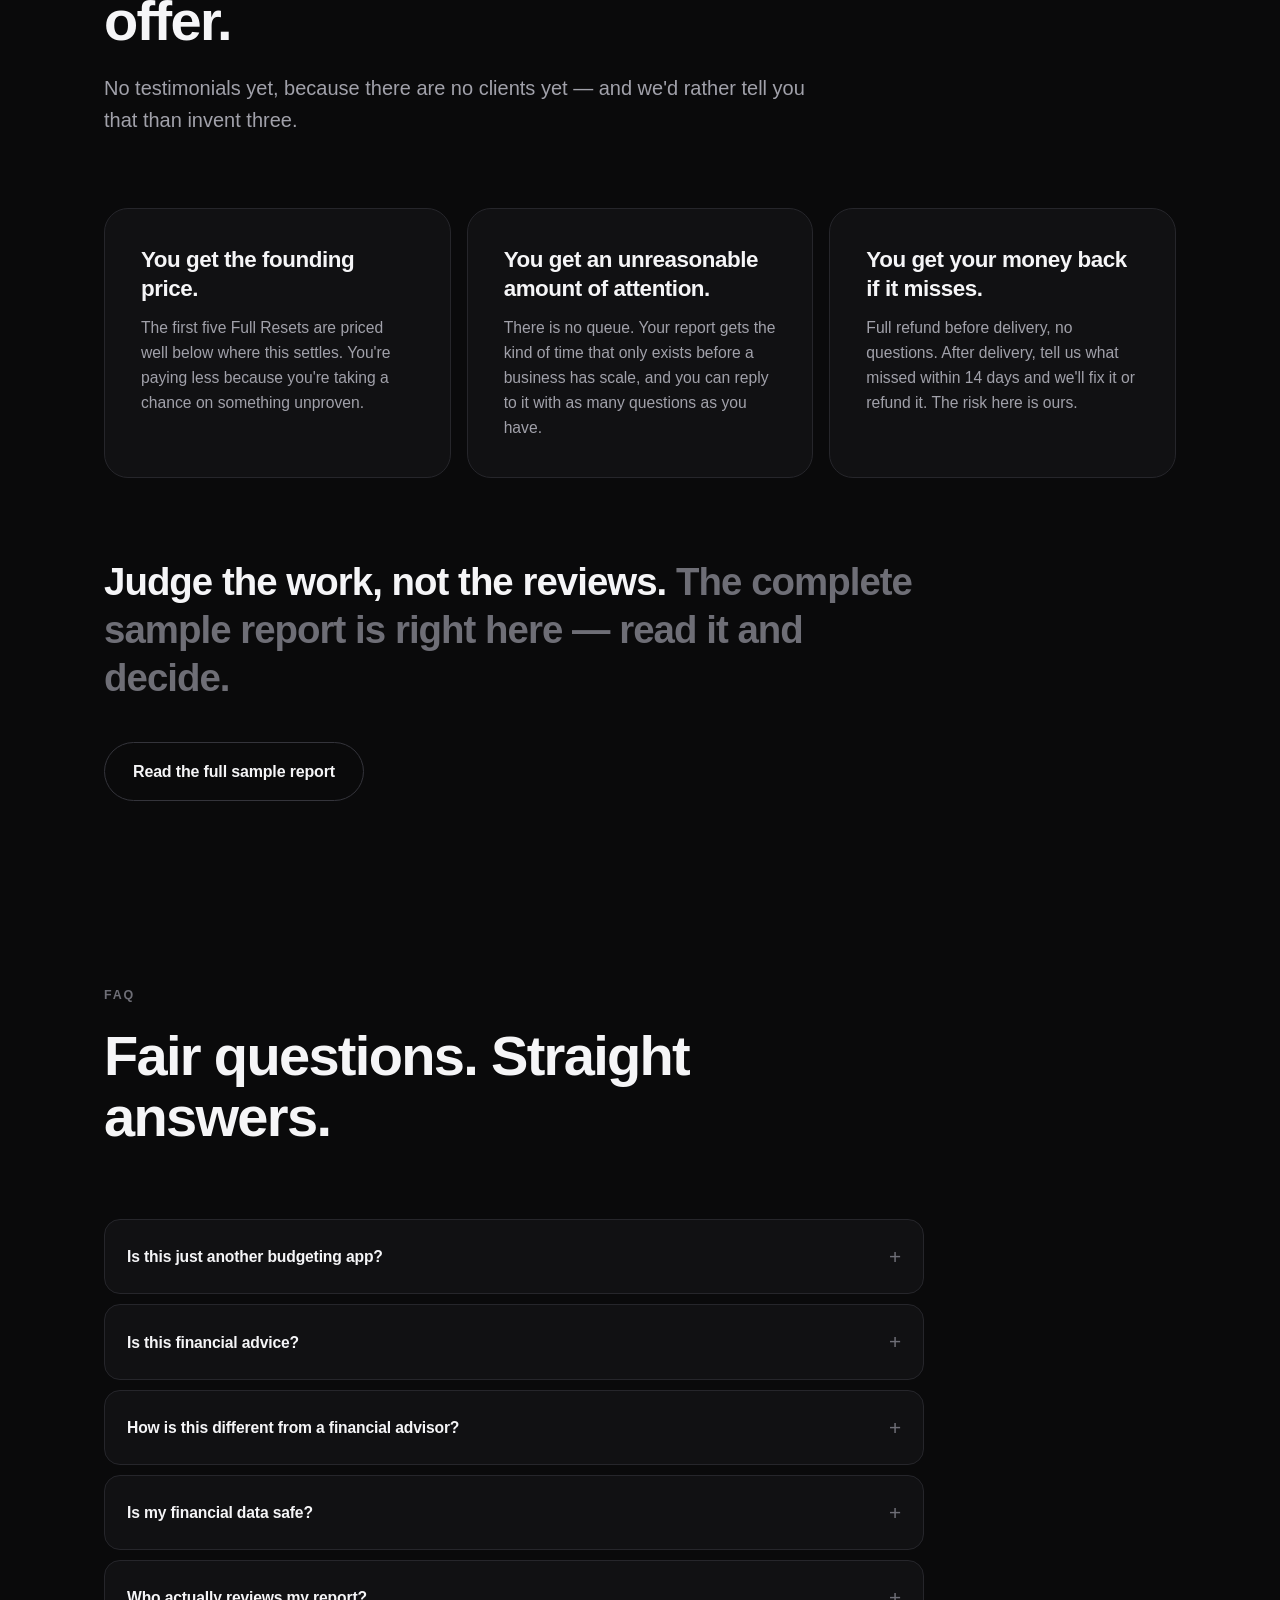
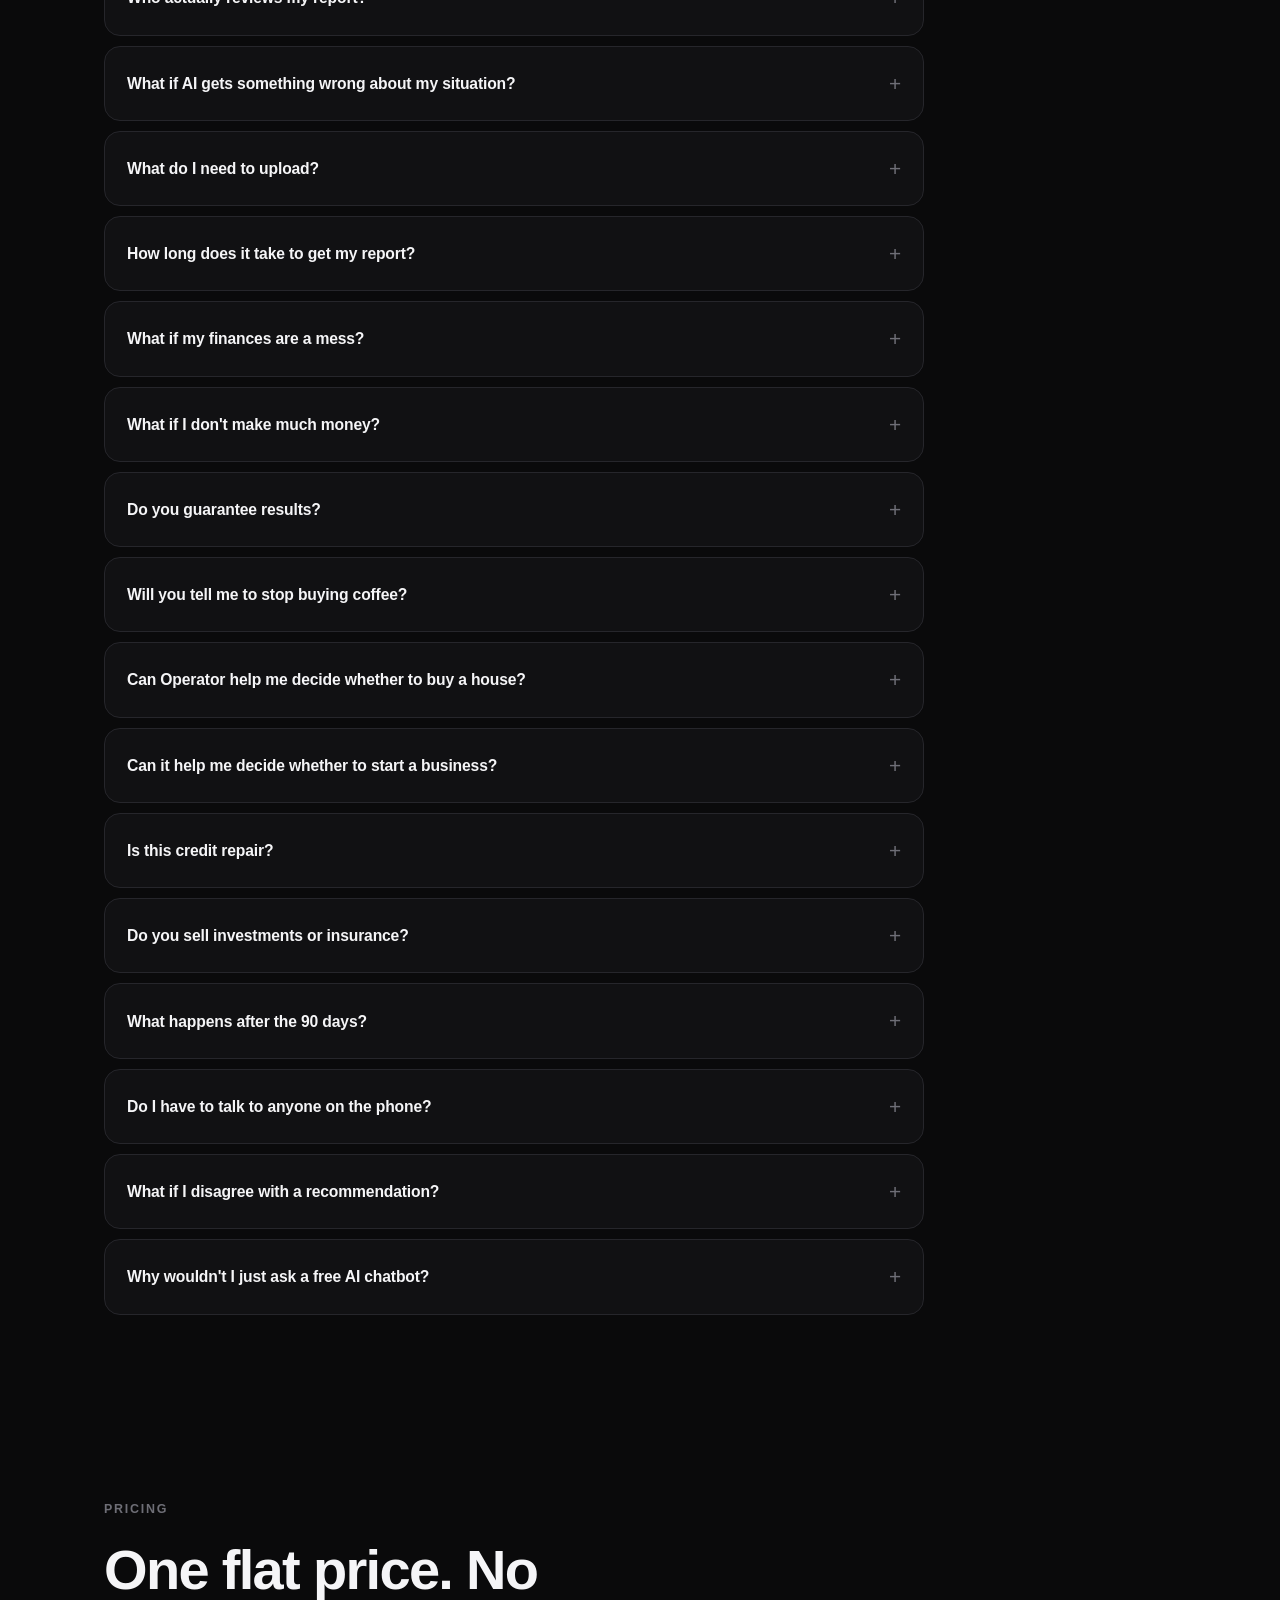
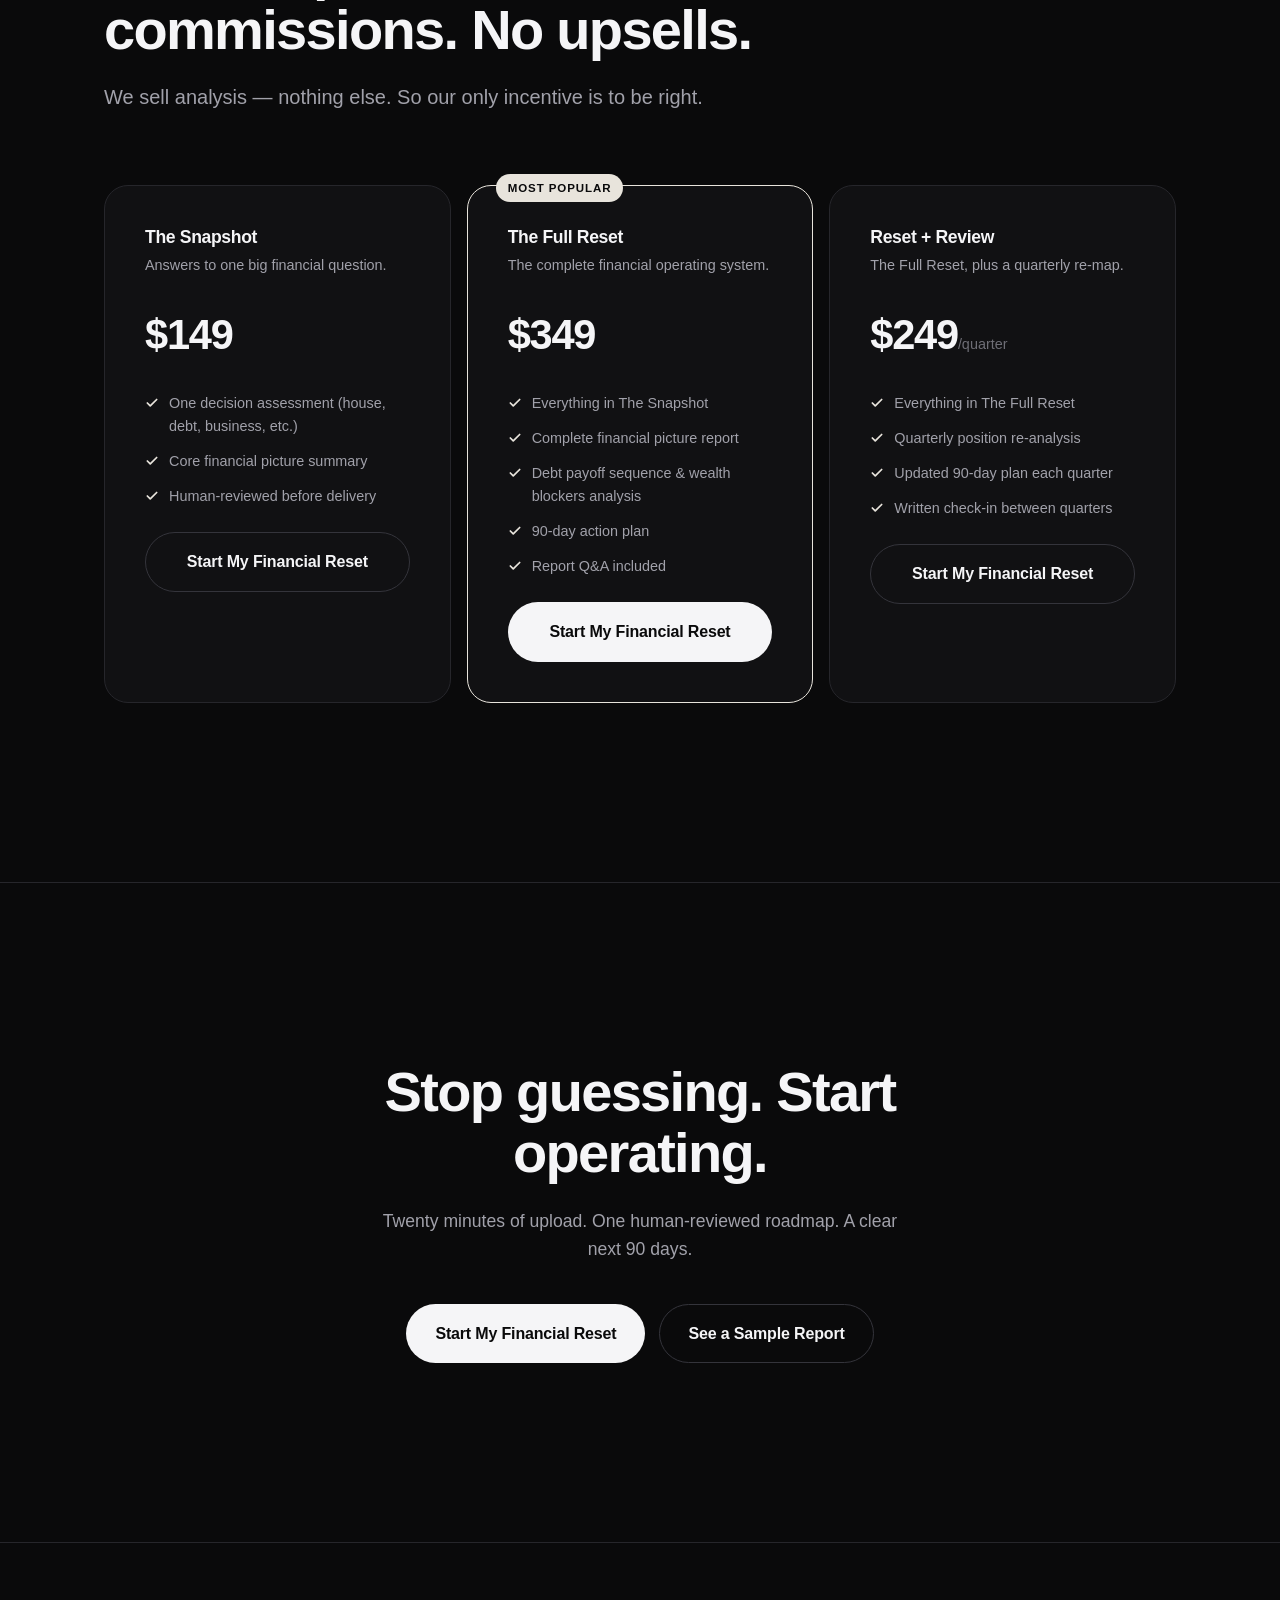
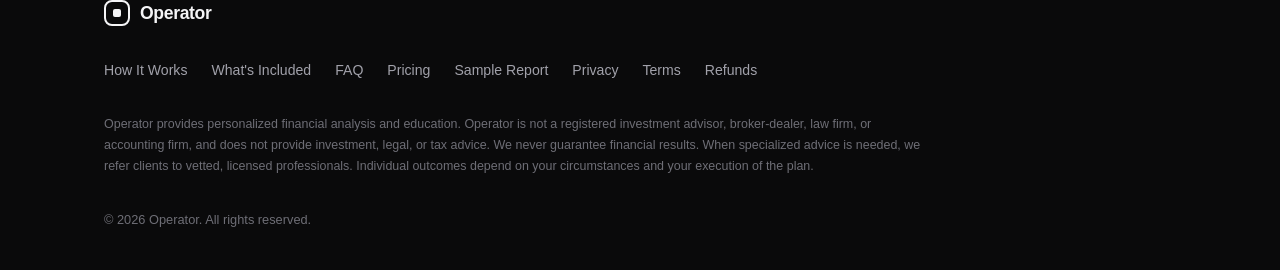
==== commit f8820a94: "Revert to the three-tier human-report model Reverts b6ed3ad. Back to $149 Snapshot / $349 Full Reset" ====
--- a/index.html
+++ b/index.html
@@ -3,10 +3,10 @@
 <head>
 <meta charset="UTF-8" />
 <meta name="viewport" content="width=device-width, initial-scale=1.0" />
-<title>Operator — Know Where You Stand in the Next Ten Minutes</title>
-<meta name="description" content="Ten minutes of questions, and your full financial position is computed on screen: position score, what's leaking, your debt payoff order, and a 90-day plan. $29. Human review optional." />
-<meta property="og:title" content="Operator — Know Where You Stand in the Next Ten Minutes" />
-<meta property="og:description" content="Not a budgeting app. Not coaching. Your real financial position, computed and on screen in about ten minutes." />
+<title>Operator — Know Exactly What to Do Next With Your Money</title>
+<meta name="description" content="Operator is an AI-assisted, human-reviewed financial operating system. Upload your numbers, get a personalized roadmap for what to do next — debt, home buying, saving, and your next 90 days." />
+<meta property="og:title" content="Operator — Know Exactly What to Do Next With Your Money" />
+<meta property="og:description" content="Not a budgeting app. Not coaching. A human-reviewed analysis of your complete financial picture, with a step-by-step roadmap." />
 <meta property="og:type" content="website" />
 <script type="application/ld+json">
 {
@@ -21,11 +21,11 @@
 {
   "@context": "https://schema.org",
   "@type": "Service",
-  "name": "Operator Instant Review",
+  "name": "Operator Financial Reset",
   "serviceType": "Personalized financial analysis and roadmap",
   "provider": { "@type": "Organization", "name": "Operator" },
   "areaServed": "US",
-  "description": "Answer a short online intake and receive an immediately generated analysis of your complete financial position, including a debt payoff sequence and a 90-day plan. An optional human review tier adds a person's judgment on major decisions."
+  "description": "Share your financial information online. Our system analyzes your complete financial picture, a person reviews every report before it is sent, and you receive a personalized roadmap for your next 90 days."
 }
 </script>
 <!-- All configuration lives in config.js — one file, every page. -->
@@ -647,28 +647,28 @@
       <a href="#faq">FAQ</a>
       <a href="#pricing">Pricing</a>
     </div>
-    <a href="#" class="btn btn-primary" data-checkout="instant">Get my review</a>
+    <a href="#pricing" class="btn btn-primary">Start My Financial Reset</a>
   </div>
 </nav>
 
 <!-- ======================= HERO ======================= -->
 <header class="hero">
   <div class="container">
-    <div class="hero-badge"><span class="dot"></span>Your review is generated the moment you finish the intake</div>
-    <h1>Know where you stand <span class="dim">in the next ten minutes.</span></h1>
-    <p class="hero-sub">Answer ten minutes of questions about your money. Operator computes your real position, finds what's leaking, puts your debts in the right order, and hands you a 90-day plan — on screen, immediately. Want a person to weigh in on the hard call? That's the upgrade.</p>
+    <div class="hero-badge"><span class="dot"></span>Every report is read by a person before it's sent</div>
+    <h1>Know exactly what to do next <span class="dim">with your money.</span></h1>
+    <p class="hero-sub">Operator is an AI-assisted, human-reviewed financial operating system: upload your numbers, and get a personalized roadmap showing the exact moves that take you toward financial freedom.</p>
     <div class="hero-ctas">
-      <a href="#" class="btn btn-primary" data-checkout="instant">Get my review — <span data-price="instant">$29</span></a>
-      <a href="sample-report.html" class="btn btn-secondary">See what a report looks like</a>
-    </div>
-    <p class="hero-note">No logins or account numbers, ever &middot; Nothing to wait for &middot; Full refund if it's not useful</p>
+      <a href="#pricing" class="btn btn-primary">Start My Financial Reset</a>
+      <a href="#dashboard" class="btn btn-secondary" data-action="sample">See a Sample Report</a>
+    </div>
+    <p class="hero-note">We never ask for logins or account numbers &middot; Your data is never sold &middot; No investment products, ever</p>
 
     <div class="hero-visual" aria-label="Sample Operator roadmap preview">
       <div class="report-header">
-        <div class="report-title">Your 90-Day Roadmap<span>Sample output &middot; generated in about 2 seconds</span></div>
+        <div class="report-title">Your 90-Day Roadmap<span>Sample roadmap &middot; Reviewed &amp; approved</span></div>
         <div style="display:flex; gap:8px;">
-          <span class="tag">Instant</span>
-          <span class="tag reviewed">Computed from your numbers</span>
+          <span class="tag">AI Analysis</span>
+          <span class="tag reviewed">Human Reviewed ✓</span>
         </div>
       </div>
       <div class="report-grid">
@@ -723,41 +723,41 @@
   <div class="container">
     <div class="section-head">
       <span class="eyebrow">How It Works</span>
-      <h2>Pay, answer, read. That's the whole thing.</h2>
-      <p>About twelve minutes end to end. Entirely online — no calls, no meetings, nothing to wait for.</p>
+      <h2>From uploaded documents to a decision-ready roadmap.</h2>
+      <p>Four steps. About a week. Entirely online — no calls, no meetings.</p>
     </div>
     <div class="steps">
       <div class="step">
         <div class="step-icon">
-          <svg viewBox="0 0 24 24" fill="none" stroke="currentColor" stroke-width="1.8" stroke-linecap="round" stroke-linejoin="round"><rect x="2" y="5" width="20" height="14" rx="3"/><path d="M2 10h20"/></svg>
+          <svg viewBox="0 0 24 24" fill="none" stroke="currentColor" stroke-width="1.8" stroke-linecap="round" stroke-linejoin="round"><path d="M21 15v4a2 2 0 0 1-2 2H5a2 2 0 0 1-2-2v-4"/><polyline points="17 8 12 3 7 8"/><line x1="12" y1="3" x2="12" y2="15"/></svg>
         </div>
         <div class="step-num">Step 01</div>
-        <h3>Pay</h3>
-        <p>One flat <span data-price="instant">$29</span>. No account to create, no subscription, no card saved for later. If the review turns out to be useless to you, you get it back.</p>
+        <h3>Upload</h3>
+        <p>Securely share your statements, balances, income, and debts — then answer a short set of questions about your goals and situation. Takes about 20 minutes.</p>
       </div>
       <div class="step">
         <div class="step-icon">
-          <svg viewBox="0 0 24 24" fill="none" stroke="currentColor" stroke-width="1.8" stroke-linecap="round" stroke-linejoin="round"><path d="M9 11l3 3L22 4"/><path d="M21 12v7a2 2 0 0 1-2 2H5a2 2 0 0 1-2-2V5a2 2 0 0 1 2-2h11"/></svg>
+          <svg viewBox="0 0 24 24" fill="none" stroke="currentColor" stroke-width="1.8" stroke-linecap="round" stroke-linejoin="round"><rect x="3" y="3" width="18" height="18" rx="4"/><path d="M8 12h8M12 8v8"/></svg>
         </div>
         <div class="step-num">Step 02</div>
-        <h3>Answer</h3>
-        <p>Ten minutes of plain questions: what comes in, what goes out, what you owe, where you're headed. Round numbers are fine. We never ask for a login or an account number.</p>
-      </div>
-      <div class="step">
-        <div class="step-icon">
-          <svg viewBox="0 0 24 24" fill="none" stroke="currentColor" stroke-width="1.8" stroke-linecap="round" stroke-linejoin="round"><polygon points="13 2 3 14 12 14 11 22 21 10 12 10 13 2"/></svg>
-        </div>
-        <div class="step-num">Step 03</div>
-        <h3>Read it, immediately</h3>
-        <p>Your review appears the second you hit submit. Position score, every leak we found with a dollar figure, your debts in payoff order, and a week-by-week 90 days. Save it as a PDF.</p>
+        <h3>AI Analysis</h3>
+        <p>Our proprietary system maps your complete financial picture — cash flow, debt structure, savings trajectory, risk exposure — against your stated goals.</p>
       </div>
       <div class="step">
         <div class="step-icon">
           <svg viewBox="0 0 24 24" fill="none" stroke="currentColor" stroke-width="1.8" stroke-linecap="round" stroke-linejoin="round"><path d="M20 21v-2a4 4 0 0 0-4-4H8a4 4 0 0 0-4 4v2"/><circle cx="12" cy="7" r="4"/></svg>
         </div>
+        <div class="step-num">Step 03</div>
+        <h3>Human Review</h3>
+        <p>Every report is read line by line by a person before it ships — checking the logic, catching what the model missed, and standing behind every recommendation.</p>
+      </div>
+      <div class="step">
+        <div class="step-icon">
+          <svg viewBox="0 0 24 24" fill="none" stroke="currentColor" stroke-width="1.8" stroke-linecap="round" stroke-linejoin="round"><circle cx="12" cy="12" r="9"/><path d="M12 7v5l3 3"/></svg>
+        </div>
         <div class="step-num">Step 04</div>
-        <h3>Want a human? Ask.</h3>
-        <p>The instant review is arithmetic — fast, exact, and no judgment at all. If you want a person to read your full picture, ask the questions the form didn't, and settle the actual decision, that upgrade is waiting at the end.</p>
+        <h3>Personal Roadmap</h3>
+        <p>You get a prioritized, plain-English plan: what to do first, what to ignore, and exactly how to spend the next 90 days.</p>
       </div>
     </div>
   </div>
@@ -768,7 +768,7 @@
   <div class="container">
     <div class="section-head">
       <span class="eyebrow">What's Included</span>
-      <h2>Every review includes all of this.</h2>
+      <h2>Every Financial Reset ships with all of this.</h2>
     </div>
     <div class="included-list">
       <div class="included-item">
@@ -921,7 +921,7 @@
     <div class="problem-grid">
       <div class="problem-card">
         <h3>You get the founding price.</h3>
-        <p>Human review is priced well below where it settles once there's a waitlist. You're paying less because you're taking a chance on something unproven.</p>
+        <p>The first five Full Resets are priced well below where this settles. You're paying less because you're taking a chance on something unproven.</p>
       </div>
       <div class="problem-card">
         <h3>You get an unreasonable amount of attention.</h3>
@@ -951,10 +951,10 @@
       <details class="faq-item"><summary>Is this financial advice?</summary><div class="faq-body">Operator provides personalized financial analysis and education, not regulated investment advice. We don't sell investment products or manage money. When your situation calls for a licensed professional — a CPA, attorney, or fiduciary advisor — we connect you with a vetted one.</div></details>
       <details class="faq-item"><summary>How is this different from a financial advisor?</summary><div class="faq-body">Most advisors are built for people who already have assets to manage, and are compensated accordingly. Operator is built for the building phase: no asset minimums, no products to sell you, and a flat, transparent price.</div></details>
       <details class="faq-item"><summary>Is my financial data safe?</summary><div class="faq-body">Safer than most, because of what we don't collect. We never ask for logins, passwords, account numbers, or your SSN — so nothing we hold could be used to access or move your money. What you do send travels over an encrypted connection, is never sold or shared with advertisers, and is deleted whenever you ask.</div></details>
-      <details class="faq-item"><summary>Is the instant review written by a person?</summary><div class="faq-body">No, and we say so on the report itself. The <span style="color:var(--text)">$29</span> review is computed from the numbers you enter — which is exactly why it is instant, cheap, and cannot invent a figure about you. Every number in it traces back to something you typed. What it cannot do is exercise judgment, ask you a follow-up question, or weigh two goals against each other. That is what the human review tier is, and it is a person reading your full picture — not a machine draft with a signature on it.</div></details>
-      <details class="faq-item"><summary>Can the instant review get something wrong?</summary><div class="faq-body">It can only be as right as what you enter — it does arithmetic on your answers, so a wrong input gives a wrong output. What it will never do is make something up, because it has no ability to. If your situation has complications the form didn't capture, the review will be accurate and still incomplete, and that is precisely the gap human review fills.</div></details>
-      <details class="faq-item"><summary>What do I need to have ready?</summary><div class="faq-body">Nothing to upload — you type the numbers in. Helpful to have nearby: roughly what you take home, your usual monthly costs, and a list of what you owe with balances and interest rates. Round numbers are fine; we need the shape of your finances, not the decimals. About ten minutes.</div></details>
-      <details class="faq-item"><summary>How long does it take to get my report?</summary><div class="faq-body">The instant review appears on screen the moment you finish the intake — there is nothing to wait for and no email to check. If you add human review, that comes back within five business days.</div></details>
+      <details class="faq-item"><summary>Who actually reviews my report?</summary><div class="faq-body">A person — every time. Operator is a small independent practice, not a call center: the same person who builds your analysis reads it line by line before it's sent and is accountable for what's in it. No report is machine-generated and delivered unread.</div></details>
+      <details class="faq-item"><summary>What if AI gets something wrong about my situation?</summary><div class="faq-body">That's exactly why the human review exists. Nothing reaches you without a person checking it against what you actually sent and the goals you actually stated. If something in your intake doesn't add up, we email you instead of guessing.</div></details>
+      <details class="faq-item"><summary>What do I need to upload?</summary><div class="faq-body">Typically: recent bank and card statements, debt balances and rates, income information, and any savings or retirement balances. The intake takes about 20 minutes, and we guide you through every step.</div></details>
+      <details class="faq-item"><summary>How long does it take to get my report?</summary><div class="faq-body">Most reports are delivered within 5–7 business days of completing your intake.</div></details>
       <details class="faq-item"><summary>What if my finances are a mess?</summary><div class="faq-body">That's who this is for. Messy is not a disqualifier — it's the starting point. The bigger the tangle, the more valuable the map.</div></details>
       <details class="faq-item"><summary>What if I don't make much money?</summary><div class="faq-body">Operator works at any income. The roadmap is built around your actual numbers, not a hypothetical high earner's.</div></details>
       <details class="faq-item"><summary>Do you guarantee results?</summary><div class="faq-body">No, and you should be suspicious of anyone who does. We guarantee a rigorous, human-reviewed analysis and a clear plan. Executing it is yours.</div></details>
@@ -976,43 +976,52 @@
   <div class="container">
     <div class="section-head">
       <span class="eyebrow">Pricing</span>
-      <h2>Twenty-nine dollars to stop guessing.</h2>
-      <p>We sell analysis — nothing else. No commissions, no products, no subscription. The second tier exists because some questions genuinely need a person, and we'd rather say so than pretend software can answer them.</p>
-    </div>
-    <div class="pricing-grid" style="grid-template-columns:1fr; max-width:840px; margin:0 auto">
-      <div class="price-card featured">
-        <span class="plan-tag">Start here</span>
-        <div>
-          <h3>Instant Review</h3>
-          <p class="plan-desc">Your real position, on screen, in about ten minutes.</p>
-        </div>
-        <div class="price" data-price="instant">$29</div>
-        <div class="price-features">
-          <div><svg viewBox="0 0 24 24" fill="none" stroke="currentColor" stroke-width="3" stroke-linecap="round" stroke-linejoin="round"><polyline points="20 6 9 17 4 12"/></svg>Position score, with every component broken out</div>
-          <div><svg viewBox="0 0 24 24" fill="none" stroke="currentColor" stroke-width="3" stroke-linecap="round" stroke-linejoin="round"><polyline points="20 6 9 17 4 12"/></svg>Your month line by line, and exactly what's leaking</div>
-          <div><svg viewBox="0 0 24 24" fill="none" stroke="currentColor" stroke-width="3" stroke-linecap="round" stroke-linejoin="round"><polyline points="20 6 9 17 4 12"/></svg>Debt payoff order, with the interest and months it saves</div>
-          <div><svg viewBox="0 0 24 24" fill="none" stroke="currentColor" stroke-width="3" stroke-linecap="round" stroke-linejoin="round"><polyline points="20 6 9 17 4 12"/></svg>Employer match and tax withholding checks</div>
-          <div><svg viewBox="0 0 24 24" fill="none" stroke="currentColor" stroke-width="3" stroke-linecap="round" stroke-linejoin="round"><polyline points="20 6 9 17 4 12"/></svg>A week-by-week 90-day plan, in order</div>
-          <div><svg viewBox="0 0 24 24" fill="none" stroke="currentColor" stroke-width="3" stroke-linecap="round" stroke-linejoin="round"><polyline points="20 6 9 17 4 12"/></svg>Yours to keep as a PDF</div>
-        </div>
-        <a href="#" class="btn btn-primary" data-checkout="instant">Get my review now</a>
-        <p class="plan-desc" style="text-align:center; margin:0">Nothing to wait for. Refunded in full if it's not useful.</p>
-      </div>
+      <h2>One flat price. No commissions. No upsells.</h2>
+      <p>We sell analysis — nothing else. So our only incentive is to be right.</p>
+    </div>
+    <div class="pricing-grid">
       <div class="price-card">
         <div>
-          <h3>Human Review &amp; Planning</h3>
-          <p class="plan-desc">When you want a person to settle the actual decision. Offered after your instant review — never required.</p>
-        </div>
-        <div class="price" data-price="humanReview">$199</div>
+          <h3>The Snapshot</h3>
+          <p class="plan-desc">Answers to one big financial question.</p>
+        </div>
+        <div class="price" data-price="snapshot">$149</div>
         <div class="price-features">
-          <div><svg viewBox="0 0 24 24" fill="none" stroke="currentColor" stroke-width="3" stroke-linecap="round" stroke-linejoin="round"><polyline points="20 6 9 17 4 12"/></svg>A person reads your complete picture, not just the form</div>
-          <div><svg viewBox="0 0 24 24" fill="none" stroke="currentColor" stroke-width="3" stroke-linecap="round" stroke-linejoin="round"><polyline points="20 6 9 17 4 12"/></svg>Follow-up questions the intake didn't know to ask</div>
-          <div><svg viewBox="0 0 24 24" fill="none" stroke="currentColor" stroke-width="3" stroke-linecap="round" stroke-linejoin="round"><polyline points="20 6 9 17 4 12"/></svg>A straight answer on your big decision — house, debt, business, job</div>
-          <div><svg viewBox="0 0 24 24" fill="none" stroke="currentColor" stroke-width="3" stroke-linecap="round" stroke-linejoin="round"><polyline points="20 6 9 17 4 12"/></svg>What to ignore, and why — including what we'd refuse to sell you</div>
-          <div><svg viewBox="0 0 24 24" fill="none" stroke="currentColor" stroke-width="3" stroke-linecap="round" stroke-linejoin="round"><polyline points="20 6 9 17 4 12"/></svg>Written Q&amp;A for 30 days after delivery</div>
-        </div>
-        <a href="sample-report.html" class="btn btn-secondary">Read a full human report</a>
-        <p class="plan-desc" style="text-align:center; margin:0">Delivered in <span data-turnaround="humanReview">5 business days</span>.</p>
+          <div><svg viewBox="0 0 24 24" fill="none" stroke="currentColor" stroke-width="3" stroke-linecap="round" stroke-linejoin="round"><polyline points="20 6 9 17 4 12"/></svg>One decision assessment (house, debt, business, etc.)</div>
+          <div><svg viewBox="0 0 24 24" fill="none" stroke="currentColor" stroke-width="3" stroke-linecap="round" stroke-linejoin="round"><polyline points="20 6 9 17 4 12"/></svg>Core financial picture summary</div>
+          <div><svg viewBox="0 0 24 24" fill="none" stroke="currentColor" stroke-width="3" stroke-linecap="round" stroke-linejoin="round"><polyline points="20 6 9 17 4 12"/></svg>Human-reviewed before delivery</div>
+        </div>
+        <a href="#" class="btn btn-secondary" data-checkout="snapshot">Start My Financial Reset</a>
+      </div>
+      <div class="price-card featured">
+        <span class="plan-tag">Most Popular</span>
+        <div>
+          <h3>The Full Reset</h3>
+          <p class="plan-desc">The complete financial operating system.</p>
+        </div>
+        <div class="price" data-price="fullReset">$349</div>
+        <div class="price-features">
+          <div><svg viewBox="0 0 24 24" fill="none" stroke="currentColor" stroke-width="3" stroke-linecap="round" stroke-linejoin="round"><polyline points="20 6 9 17 4 12"/></svg>Everything in The Snapshot</div>
+          <div><svg viewBox="0 0 24 24" fill="none" stroke="currentColor" stroke-width="3" stroke-linecap="round" stroke-linejoin="round"><polyline points="20 6 9 17 4 12"/></svg>Complete financial picture report</div>
+          <div><svg viewBox="0 0 24 24" fill="none" stroke="currentColor" stroke-width="3" stroke-linecap="round" stroke-linejoin="round"><polyline points="20 6 9 17 4 12"/></svg>Debt payoff sequence &amp; wealth blockers analysis</div>
+          <div><svg viewBox="0 0 24 24" fill="none" stroke="currentColor" stroke-width="3" stroke-linecap="round" stroke-linejoin="round"><polyline points="20 6 9 17 4 12"/></svg>90-day action plan</div>
+          <div><svg viewBox="0 0 24 24" fill="none" stroke="currentColor" stroke-width="3" stroke-linecap="round" stroke-linejoin="round"><polyline points="20 6 9 17 4 12"/></svg>Report Q&amp;A included</div>
+        </div>
+        <a href="#" class="btn btn-primary" data-checkout="fullReset">Start My Financial Reset</a>
+      </div>
+      <div class="price-card">
+        <div>
+          <h3>Reset + Review</h3>
+          <p class="plan-desc">The Full Reset, plus a quarterly re-map.</p>
+        </div>
+        <div class="price" data-price="resetReview">$249<small>/quarter</small></div>
+        <div class="price-features">
+          <div><svg viewBox="0 0 24 24" fill="none" stroke="currentColor" stroke-width="3" stroke-linecap="round" stroke-linejoin="round"><polyline points="20 6 9 17 4 12"/></svg>Everything in The Full Reset</div>
+          <div><svg viewBox="0 0 24 24" fill="none" stroke="currentColor" stroke-width="3" stroke-linecap="round" stroke-linejoin="round"><polyline points="20 6 9 17 4 12"/></svg>Quarterly position re-analysis</div>
+          <div><svg viewBox="0 0 24 24" fill="none" stroke="currentColor" stroke-width="3" stroke-linecap="round" stroke-linejoin="round"><polyline points="20 6 9 17 4 12"/></svg>Updated 90-day plan each quarter</div>
+          <div><svg viewBox="0 0 24 24" fill="none" stroke="currentColor" stroke-width="3" stroke-linecap="round" stroke-linejoin="round"><polyline points="20 6 9 17 4 12"/></svg>Written check-in between quarters</div>
+        </div>
+        <a href="#" class="btn btn-secondary" data-checkout="resetReview">Start My Financial Reset</a>
       </div>
     </div>
   </div>
@@ -1021,10 +1030,10 @@
 <!-- ======================= FINAL CTA ======================= -->
 <div class="final-cta">
   <h2>Stop guessing. Start operating.</h2>
-  <p>Ten minutes of questions. Your real position, immediately. A clear next 90 days.</p>
+  <p>Twenty minutes of upload. One human-reviewed roadmap. A clear next 90 days.</p>
   <div class="hero-ctas">
-    <a href="#" class="btn btn-primary" data-checkout="instant">Get my review — <span data-price="instant">$29</span></a>
-    <a href="sample-report.html" class="btn btn-secondary">See a full report first</a>
+    <a href="#pricing" class="btn btn-primary">Start My Financial Reset</a>
+    <a href="#dashboard" class="btn btn-secondary" data-action="sample">See a Sample Report</a>
   </div>
 </div>
 
